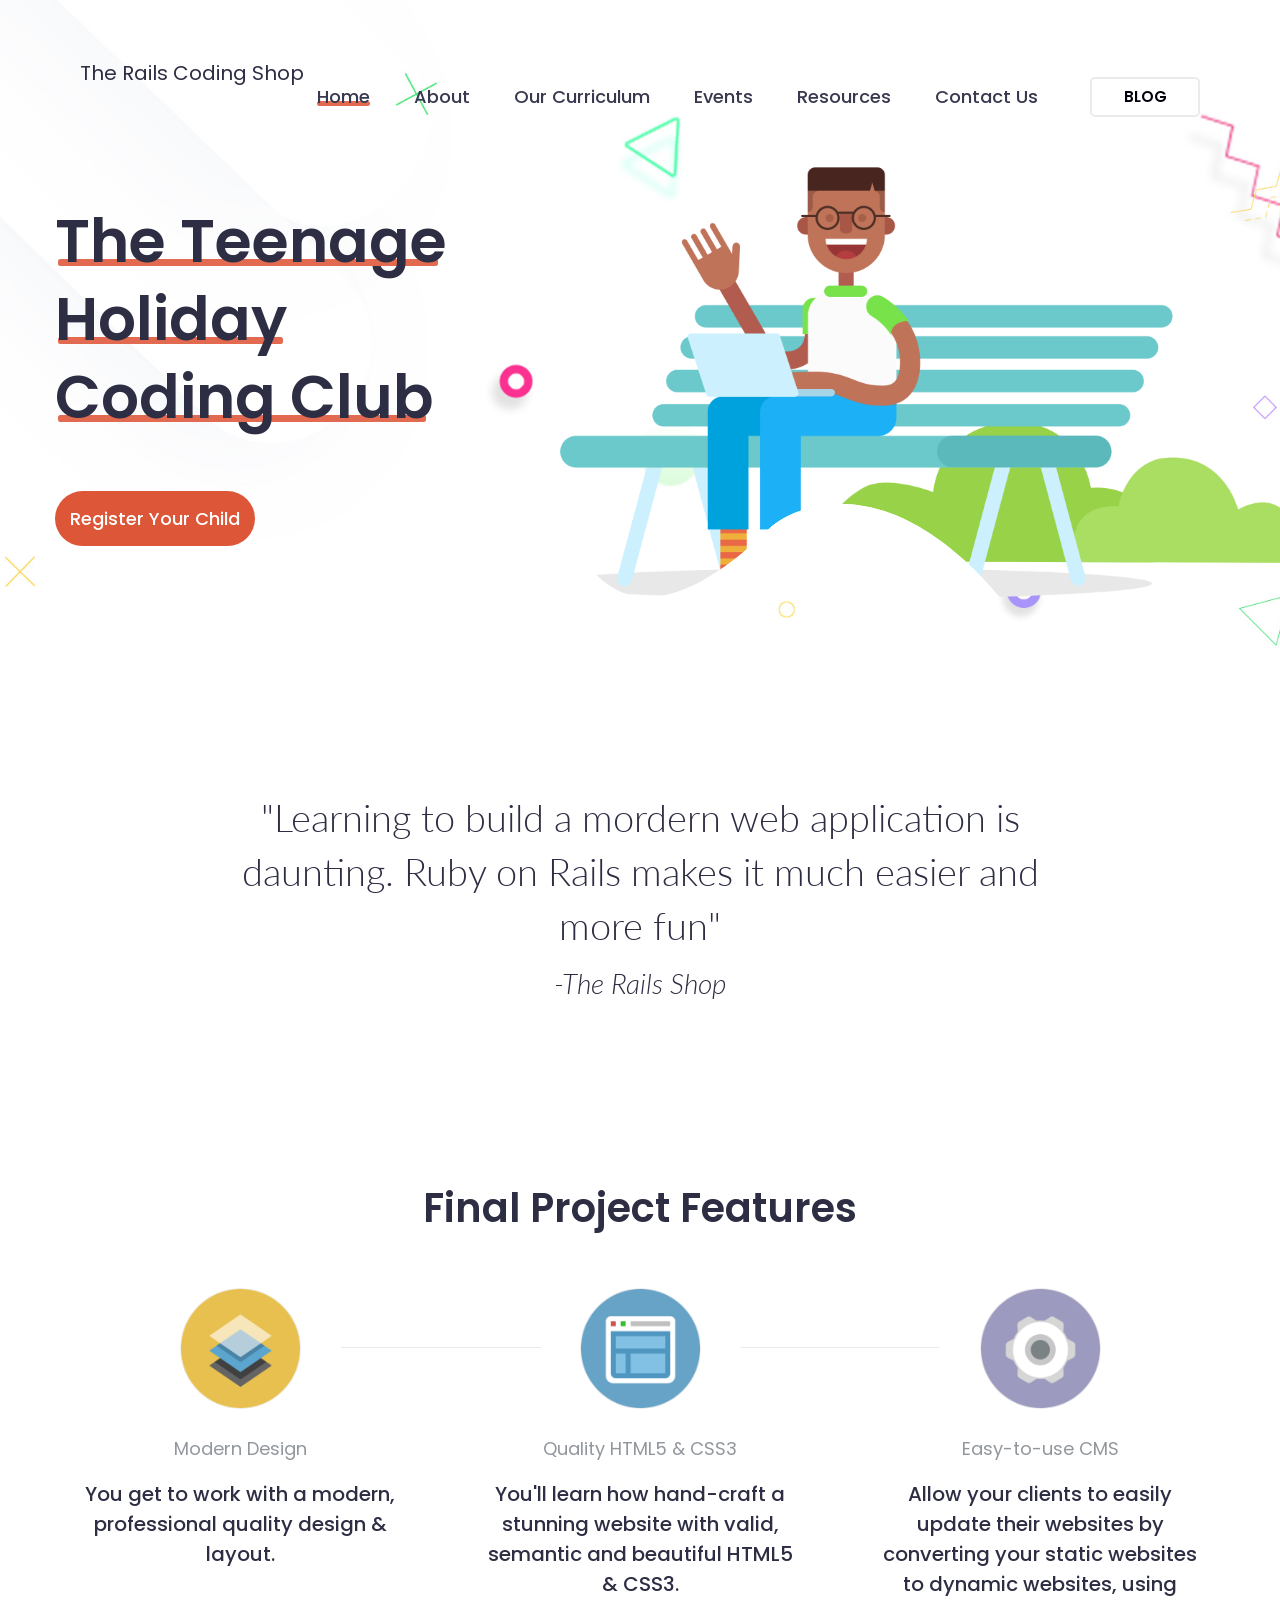
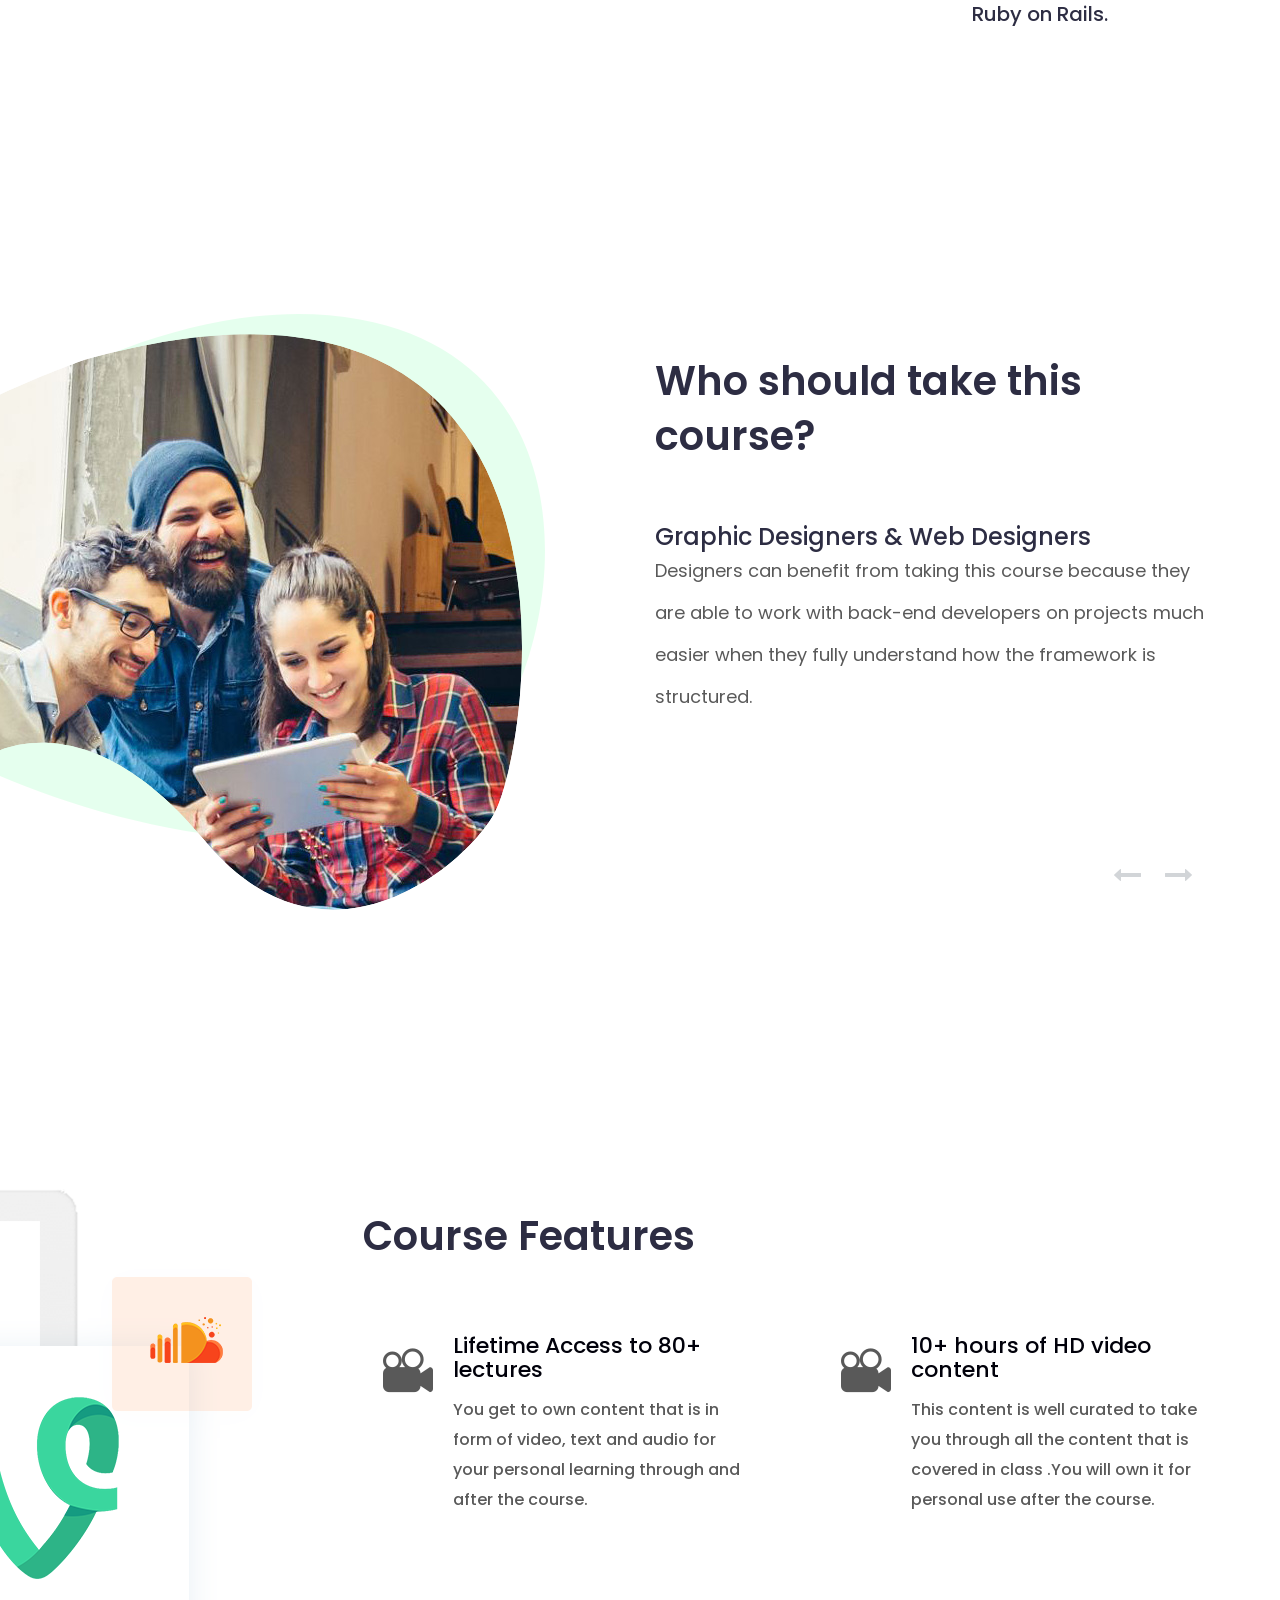
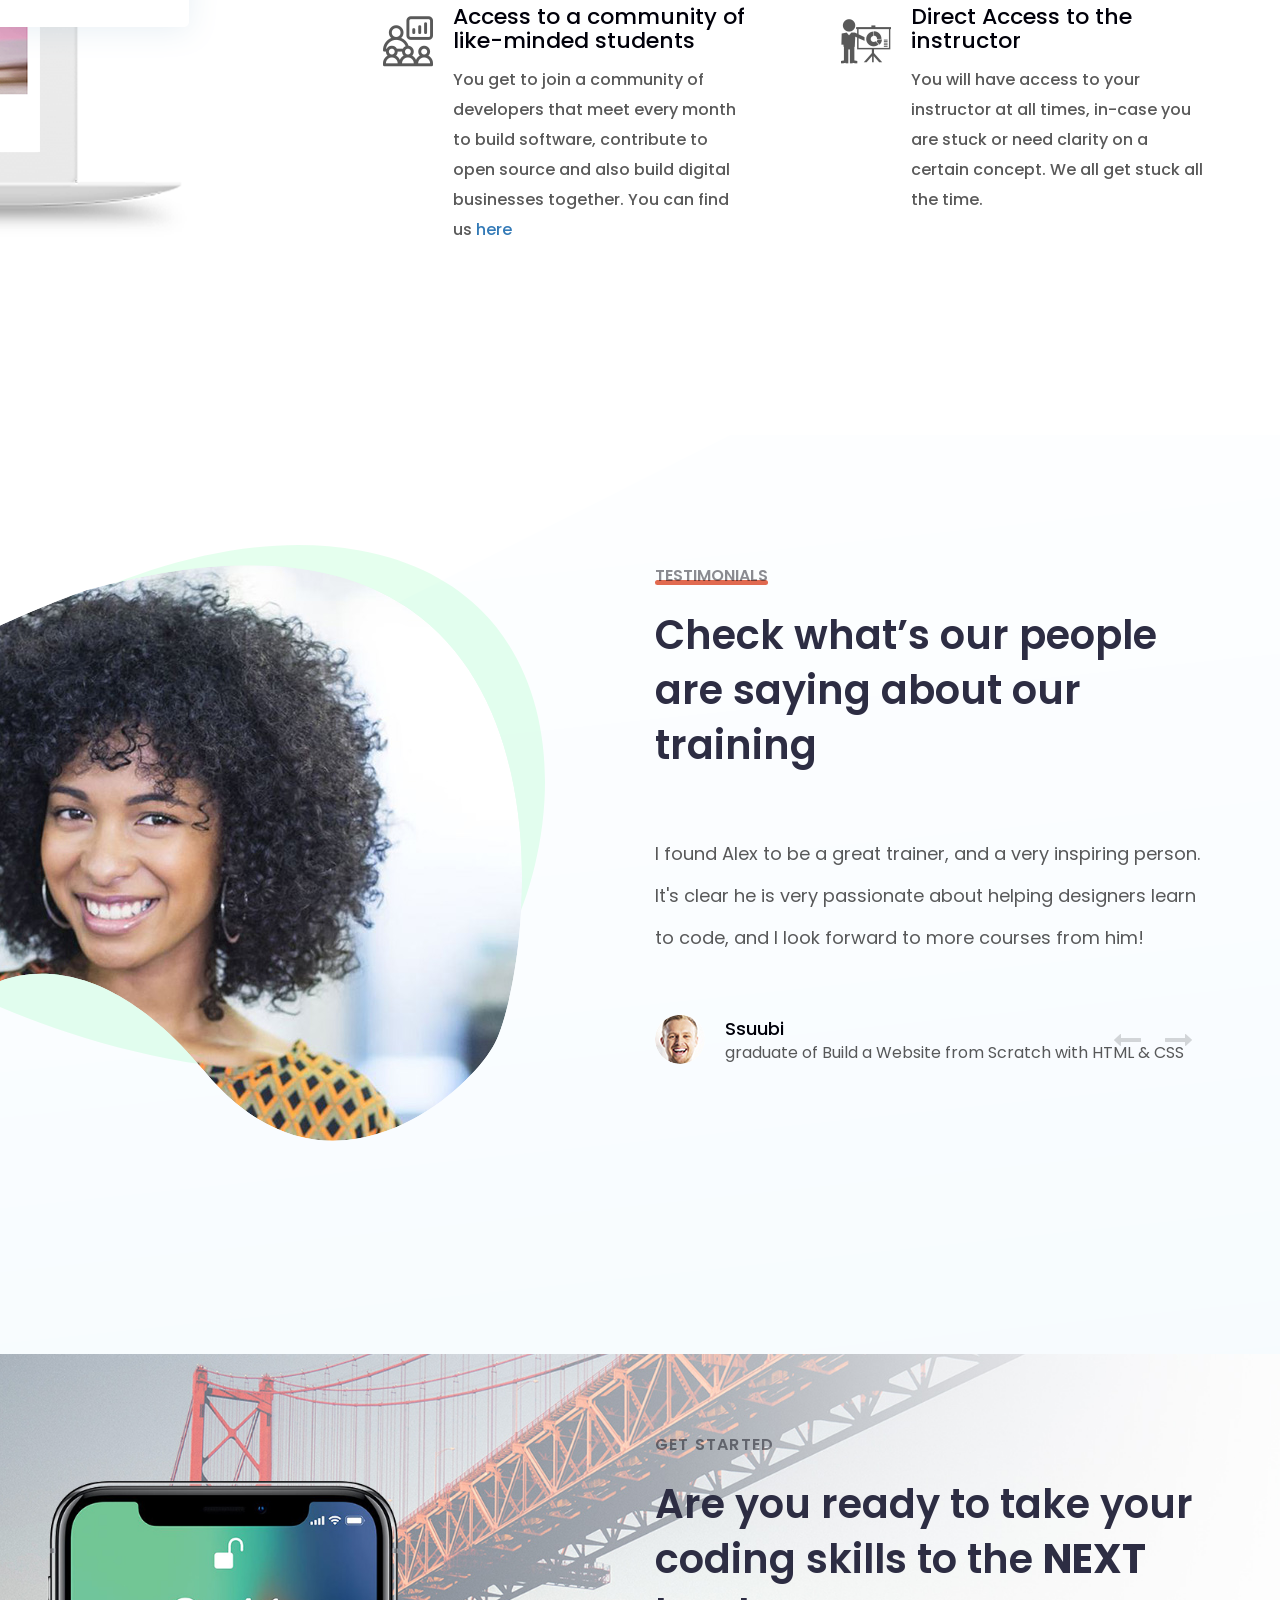
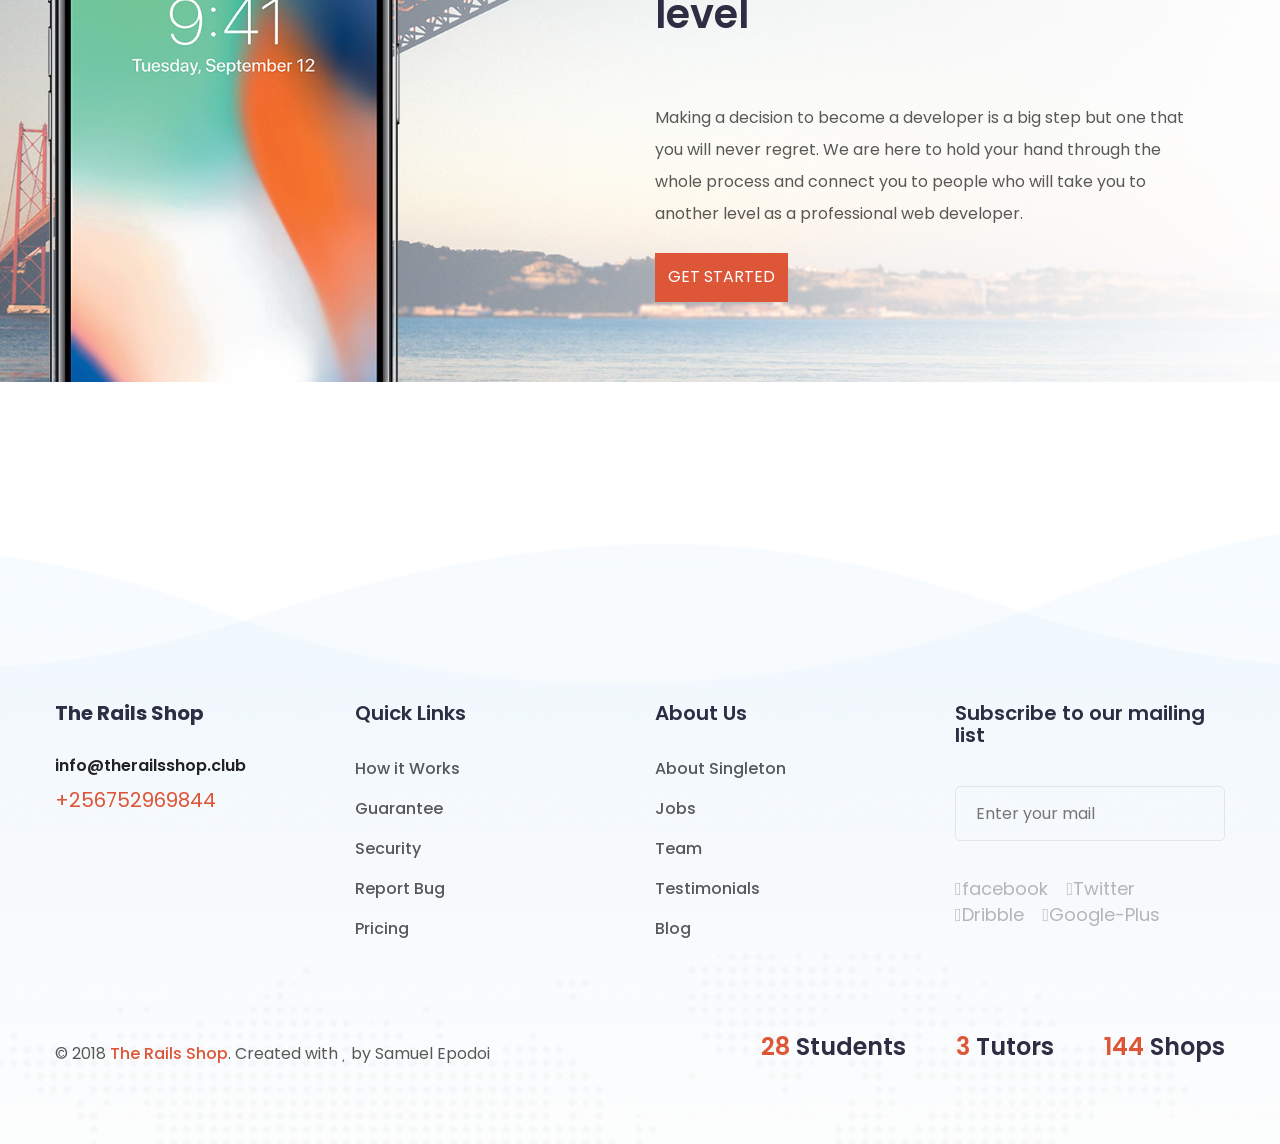
==== index.html @ e5b33512 "change content on index and some on about us sections" ====
<!DOCTYPE html>
<html lang="en">


<head>
		<meta charset="UTF-8">
		<!-- For IE -->
		<meta http-equiv="X-UA-Compatible" content="IE=edge">

		<!-- For Resposive Device -->
		<meta name="viewport" content="width=device-width, initial-scale=1.0">

		<title>The Rails Shop</title>

		<!-- Favicon -->
		<link rel="icon" type="image/png" sizes="56x56" href="images/fav-icon/icon.png">


		<!-- Main style sheet -->
		<link rel="stylesheet" type="text/css" href="css/style.css">
		<!-- responsive style sheet -->
		<link rel="stylesheet" type="text/css" href="css/responsive.css">

		<link rel="stylesheet" type="text/css" href="css/flaticon.css">




		<!-- Fix Internet Explorer ______________________________________-->

		<!--[if lt IE 9]>
			<script src="http://html5shiv.googlecode.com/svn/trunk/html5.js"></script>
			<script src="vendor/html5shiv.js"></script>
			<script src="vendor/respond.js"></script>
		<![endif]-->


	</head>

	<body>
		<div class="main-page-wrapper" >



			<!--
			=============================================
				Theme Header
			==============================================
			-->
			<header class="theme-menu-wrapper full-width-menu">
				<div class="header-wrapper">
					<div class="clearfix">
						<!-- Logo -->
						<div class="float-left "><!--<img src="images/logo/logo.png" alt="Logo">--><h6>The Rails Coding Shop</h6></div>

						<!-- ============================ Theme Menu ========================= -->
						<nav class="theme-main-menu float-right navbar" id="mega-menu-wrapper">
							<!-- Brand and toggle get grouped for better mobile display -->
						   <div class="navbar-header">
						     <button type="button" class="navbar-toggle collapsed" data-toggle="collapse" data-target="#navbar-collapse-1" aria-expanded="false">
						       <span class="sr-only">Toggle navigation</span>
						       <span class="icon-bar"></span>
						       <span class="icon-bar"></span>
						       <span class="icon-bar"></span>
						     </button>
						   </div>
						   <!-- Collect the nav links, forms, and other content for toggling -->
						   <div class="collapse navbar-collapse" id="navbar-collapse-1">
								<ul class="nav">
									<li class="dropdown-holder menu-list active"><a href="index.html" class="tran3s">Home</a>

									</li>
									<li class="dropdown-holder menu-list"><a href="about-us.html" class="tran3s">About</a>

									</li>
									<li class="dropdown-holder menu-list"><a href="OurCurriculum.html" class="tran3s">Our Curriculum</a>

									</li>
									<li class="dropdown-holder menu-list"><a href="OurCurriculum.html" class="tran3s">Events</a>

									</li>

									<li class="dropdown-holder menu-list"><a href="service-v1.html" class="tran3s">Resources</a>

									</li>
									<li class="menu-list"><a href="contact.html" class="tran3s">Contact Us</a></li>
									<li class="login-button"><a href="blog-v2.html">Blog</a></li>
								</ul>
						   </div><!-- /.navbar-collapse -->
						</nav> <!-- /.theme-main-menu -->
					</div> <!-- /.clearfix -->
				</div>
			</header> <!-- /.theme-menu-wrapper -->

			<!--
			=============================================
				Theme Main Banner
			==============================================
			-->

			<div id="theme-main-banner" class="banner-one">
				<div data-src="images/home/slide-1.jpg">
					<div class="camera_caption">
						<div class="container"> -->

							<h1 class="wow fadeInUp animated" data-wow-delay="0.2s"><span>The teenage</span><br><span>holiday </span><br><span>coding club</span><br><span> </span></h1>


							<a href="#" data-toggle="modal" data-target=".signUpModal"  class="tran3s hvr-trim wow fadeInUp animated p-bg-color button-one" data-wow-delay="0.3s">Register your child </a>
							<div class="wow fadeInRight animated image-shape-one" data-wow-delay="0.33s">
								<svg  version="1.1" class="Layer_1" xmlns="http://www.w3.org/2000/svg" xmlns:xlink="http://www.w3.org/1999/xlink" width="778" height="576">

									<g clip-path="url(#shape-one)">
										<image width="778" height="576" href="images/welcome.png" class="banner-img-one">
										</image>
									</g>
								</svg>
							</div>

						</div> <!-- /.container -->
					</div> <!-- /.camera_caption -->
				</div>
				<div data-src="images/home/slide-1.jpg">
					<div class="camera_caption">
						<div class="container">

							<h1 class="wow fadeInUp animated" data-wow-delay="0.2s"><span>Saturday </span><br><span>Coding club</span><br><span>for 5 - 12</span><br><span> year olds</span></h1>

							<a href="course-2-column.html" class="tran3s hvr-trim wow fadeInUp animated p-bg-color button-one" data-wow-delay="0.3s">Explore Now</a>
							<div class="wow fadeInRight animated image-shape-one" data-wow-delay="0.33s">
								<svg  version="1.1" class="Layer_1" xmlns="http://www.w3.org/2000/svg" xmlns:xlink="http://www.w3.org/1999/xlink" width="778" height="576">
									<clipPath class="clip1">
										<use xlink:href="#shape-one" />
									</clipPath>
									<g clip-path="url(#shape-one)">
										<image width="778" height="576" href="images/lego1.jpg" class="banner-img-one">
										</image>
									</g>
								</svg>
							</div>
							<div class="wow fadeInRight animated image-shape-two" data-wow-delay="0.39s"><div class="theme-shape-two"></div></div>
						</div> <!-- /.container -->
					</div> <!-- /.camera_caption -->
				</div>


				<div data-src="images/home/slide-1.jpg">
					<div class="camera_caption">
						<div class="container">

							<h1 class="wow fadeInUp animated" data-wow-delay="0.2s"><span>Rails girls / kids</span><br><span>coding event</span><br><span>April 27th - 28th</span><br><span> </span></h1>

							<a href="course-2-column.html" class="tran3s hvr-trim wow fadeInUp animated p-bg-color button-one" data-wow-delay="0.3s">Register Now</a>
							<div class="wow fadeInRight animated image-shape-one" data-wow-delay="0.33s">
								<svg  version="1.1" class="Layer_1" xmlns="http://www.w3.org/2000/svg" xmlns:xlink="http://www.w3.org/1999/xlink" width="778" height="576">
									<clipPath class="clip1">
										<use xlink:href="#shape-one" />
									</clipPath>
									<g clip-path="url(#shape-one)">
										<image width="778" height="576" href="images/blog/16.jpg" class="banner-img-one">
										</image>
									</g>
								</svg>
							</div>
							<div class="wow fadeInRight animated image-shape-two" data-wow-delay="0.39s"><div class="theme-shape-two"></div></div>
						</div> <!-- /.container -->
					</div> <!-- /.camera_caption -->
				</div>
			</div> <!-- /#theme-main-banner -->




			<!--
			=============================================
				What We Do
			==============================================
			-->
			<div class="what-we-do">
				<div class="container">
					<h3>"Learning to build a mordern web application is daunting. Ruby on Rails makes it much easier and more fun" <br>	<i style="font-size: 28px;">	-The Rails Shop</i></h3>

					<h2 style="margin-top: 15%; margin-bottom: 5%;">Final Project Features</h2>

					<div class="row">
						<div class="col-md-4 col-sm-6 col-xs-12 wow fadeInLeft">
							<div class="single-block">
								<div class="icon color-one"><img src="images/icon-design.png" ></div>
								<h6>Modern Design</h6>
								<h5><a href="#" class="tran3s">You get to work with a modern, professional quality design &amp; layout.</a></h5>
							</div> <!-- /.single-block -->
						</div> <!-- /.col- -->
						<div class="col-md-4 col-sm-6 col-xs-12 wow fadeInUp">
							<div class="single-block">
								<div class="icon color-two middle-block"><img src="images/icon-code.png" ></i></div>
								<h6>Quality HTML5 &amp; CSS3</h6>
								<h5><a href="#" class="tran3s">You'll learn how hand-craft a stunning website with valid, semantic and beautiful HTML5 &amp; CSS3.</a></h5>
							</div> <!-- /.single-block -->
						</div> <!-- /.col- -->
						<div class="col-md-4 hidden-sm col-xs-12 wow fadeInRight">
							<div class="single-block">
								<div class="icon color-three"><img src="images/icon-cms.png" ></div>
								<h6>Easy-to-use CMS</h6>
								<h5><a href="#" class="tran3s">Allow your clients to easily update their websites by converting your static websites to dynamic websites, using Ruby on Rails.</a></h5>
							</div> <!-- /.single-block -->
						</div> <!-- /.col- -->
					</div> <!-- /.row -->
				</div> <!-- /.container -->
			</div> <!-- /.what-we-do -->





			<!--
			=============================================
				Who Should Take this course
			==============================================
			-->

			<div class="testimonial-section">
					<div class="image-box">
					<svg  version="1.1" class="Layer_1" xmlns="http://www.w3.org/2000/svg" xmlns:xlink="http://www.w3.org/1999/xlink" width="854" height="632">
						<clipPath class="clip1">
							<use xlink:href="#shape-one" />
						</clipPath>
						<g clip-path="url(#shape-one)">
							<image width="854" height="632" href="images/home/2.jpg" class="image-shape">
							</image>
						</g>
					</svg>
				</div>
					<div class="theme-shape-four wow fadeInLeft"></div>
					<div class="container">
						<div class="main-container col-md-6 col-md-offset-6">
							<div class="theme-title">

								<h2>Who should take this course?</h2>
							</div> <!-- /.theme-title -->
							<div class="testimonial-slider">
								<div class="item">
									<div class="wrapper">
										<h4>Graphic Designers &amp; Web Designers</h4>
										<p>Designers can benefit from taking this course because they are able to work with
                    back-end developers on projects much easier when they fully understand how the framework
                    is structured. </p>

									</div> <!-- /.wrapper -->
								</div> <!-- /.item -->
								<div class="item">
									<div class="wrapper">
										<h4>Enterprenuers</h4>
										<p>Entrepreneurs have big dreams, and in many cases, shoestring budgets. In order to survive in the cut-throat world of the Startup company, it’s a necessity to have a world-class website. However, world-class websites come with a large price tag. If you can learn how to build a high-quality startup website by yourself, then you’ve just saved yourself a lot of cash, tens of thousands of dollars in many cases.</p>

									</div> <!-- /.wrapper -->
								</div> <!-- /.item -->
								<div class="item">
									<div class="wrapper">
										<h4>Employees</h4>
										<p>Any company knows the education &amp; training of their employees is key to a thriving team. Depending on the type of company you work for, if you understand how to code, and can develop CMS driven websites, that gives you negotiating power for a better position, or a higher salary.</p>

									</div> <!-- /.wrapper -->
								</div> <!-- /.item -->
							</div> <!-- /.testimonial-slider -->
						</div> <!-- /.main-container -->
					</div> <!-- /.container -->
				</div> <!-- /.testimonial-section -->


			<!--
			=============================================
				Course Features
			==============================================
			-->
			<div class="home-service-section">
				<div class="container">
					<div class="col-md-9 col-md-offset-3 main-container">
						<div class="theme-title">

							<h2>Course Features</h2>

						</div> <!-- /.theme-title -->
						<ul class="clearfix row">
							<li class="col-md-6">
								<div>

									<i class="flaticon-movie-symbol-of-video-camera"></i>
									<h5><a href="service-v1.html" class="tran3s">Lifetime Access to 80+ lectures</a></h5>
									<p>You get to own content that is in form of video, text and audio for your personal
                  learning through and after the course. </p>
								</div>
							</li>
							<li class="col-md-6">
								<div>
									<i class="flaticon-movie-symbol-of-video-camera"></i>
									<h5><a href="service-v1.html" class="tran3s">10+ hours of HD video content</a></h5>
									<p>This content is well curated to take you through all the content that is covered in class
                  .You will own it for personal use after the course.</p>
								</div>
							</li>
							<li class="col-md-6">
								<div>
									<i class="flaticon-school"></i>
									<h5><a href="service-v1.html" class="tran3s">Access to a community of like-minded students</a></h5>
									<p>You get to join a community of developers that meet every month to build software, contribute to open source and also build digital businesses together. You can find us
                  <a href="http://www.rubykampala.com" target="_blank">here</a> </p>
								</div>
							</li>
							<li class="col-md-6">
								<div>
									<i class="flaticon-instructor-giving-a-lecture-with-circular-graphic-on-screen"></i>
									<h5><a href="service-v1.html" class="tran3s">Direct Access to the instructor</a></h5>
									<p>You will have access to your instructor at all times, in-case you are stuck or
                  need clarity on a certain concept. We all get stuck all the time. </p>
								</div>
							</li>
						</ul>
					</div> <!-- /.main-container -->
					<img src="images/home/shape-2.png" alt="Image" class="wow fadeInLeft">
				</div> <!-- /.container -->
			</div> <!-- /.home-service-section -->



			<!-- ==================== TWO SECTION WRAPPER ====================== -->
			<div class="two-section-wrapper">
				<!--
				=============================================
					Testimonial
				==============================================
				-->
				<div class="testimonial-section">
					<div class="image-box wow fadeInLeft">
						<svg  version="1.1" class="Layer_1" xmlns="http://www.w3.org/2000/svg" xmlns:xlink="http://www.w3.org/1999/xlink" width="854" height="630">
							<clipPath class="clip1">
								<use xlink:href="#shape-one" />
							</clipPath>
							<g clip-path="url(#shape-one)">
								<image width="854" height="630" href="images/home/5.jpg" class="image-shape">
								</image>
							</g>
						</svg>
					</div>
					<div class="theme-shape-four wow fadeInLeft"></div>
					<div class="container">
						<div class="main-container col-md-6 col-md-offset-6">
							<div class="theme-title">
								<h6>Testimonials</h6>
								<h2>Check what’s our people <br>are saying about our training</h2>
							</div> <!-- /.theme-title -->
							<div class="testimonial-slider">
								<div class="item">
									<div class="wrapper">
										<p>I found Alex to be a great trainer, and a very inspiring person. It's clear he is very passionate about helping designers learn to code, and I look forward to more courses from him! </p>
										<div class="name clearfix">
											<img src="images/home/3.jpg" alt="">
											<h5>Ssuubi</h5>
											<span>graduate of Build a Website from Scratch with HTML &amp; CSS</span>
										</div>
									</div> <!-- /.wrapper -->
								</div> <!-- /.item -->
								<div class="item">
									<div class="wrapper">
										<p>Alex is amazing and I honestly think he's the best tutor of all the courses I have taken before. Will definitely be following him in the future. </p>
										<div class="name clearfix">
											<img src="images/home/4.jpg" alt="">
											<h5>Jesse</h5>
											<span>graduate of Bootstrap &amp; Ruby on Rails framework</span>
										</div>
									</div> <!-- /.wrapper -->
								</div> <!-- /.item -->
							</div> <!-- /.testimonial-slider -->
						</div> <!-- /.main-container -->
					</div> <!-- /.container -->
				</div> <!-- /.testimonial-section -->



			<!--
			=============================================
				Call to action
			==============================================
			-->
			<div class="testimonial-section bg-image">
				<div class="container">
					<div class="main-container col-md-6 col-md-offset-6">
						<div class="theme-title">
							<h6>Get Started</h6>
							<h2>Are you ready to take your<br>	coding skills to the <b>NEXT</b> level</h2>
						</div> <!-- /.theme-title -->
						<p>Making a decision to become a developer is a big step but one that you will never regret.
            We are here to hold your hand through the whole process and connect you to people who will take you
            to another level as a professional web developer. </p>
						<br>
						<a href="#" data-toggle="modal" data-target=".signUpModal"  class=" wow fadeInUp animated " data-wow-delay="0.3s" style="color: white;" "><button class="btn-cta" > GET STARTED</button></a>

						</div> <!-- /.testimonial-slider -->
					</div> <!-- /.main-container -->
				</div> <!-- /.container -->
			</div> <!-- /.testimonial-section -->






			<!--
			=============================================
				Footer
			==============================================
			-->
			<footer class="bg-one">
				<div class="container">
					<div class="row">
						<div class="col-md-3 col-sm-6 col-xs-12">
							<div class="footer-logo">
								<a href="index.html"><h6><b>The Rails Shop </b></h6></a>
								<h5><a href="#" class="tran3s">info@therailsshop.club</a></h5>
								<h6 class="p-color">+256752969844</h6>
							</div>
						</div>
						<div class="col-md-3 col-sm-6 col-xs-12 footer-list">
							<h4>Quick Links</h4>
							<ul>
								<li><a href="#" class="tran3s">How it Works</a></li>
								<li><a href="#" class="tran3s">Guarantee</a></li>
								<li><a href="#" class="tran3s">Security</a></li>
								<li><a href="#" class="tran3s">Report Bug</a></li>
								<li><a href="#" class="tran3s">Pricing</a></li>
							</ul>
						</div>
						<div class="col-md-3 col-sm-6 col-xs-12 footer-list">
							<h4>About Us</h4>
							<ul>
								<li><a href="#" class="tran3s">About Singleton</a></li>
								<li><a href="#" class="tran3s">Jobs</a></li>
								<li><a href="#" class="tran3s">Team</a></li>
								<li><a href="#" class="tran3s">Testimonials</a></li>
								<li><a href="#" class="tran3s">Blog</a></li>
							</ul>
						</div>
						<div class="col-md-3 col-sm-6 col-xs-12 footer-subscribe">
							<h4>Subscribe to our mailing list</h4>
							<form action="#">
								<input type="text" placeholder="Enter your mail">
							</form>
							<ul>
								<li><a href="#" class="tran3s"><i class="fa fa-facebook" aria-hidden="true"></i>facebook</a></li>
								<li><a href="#" class="tran3s"><i class="fa fa-twitter" aria-hidden="true"></i>Twitter</a></li>
								<li><a href="#" class="tran3s"><i class="fa fa-dribbble" aria-hidden="true"></i>Dribble</a></li>
								<li><a href="#" class="tran3s"><i class="fa fa-google-plus" aria-hidden="true"></i>Google-Plus</a></li>
							</ul>
						</div>
					</div> <!-- /.row -->

					<div class="bottom-footer clearfix">
						<ul class="float-right">
							<li><h3><span class="timer p-color" data-from="0" data-to="213" data-speed="5000" data-refresh-interval="50">0</span> Students</h3></li>
							<li><h3><span class="timer p-color" data-from="0" data-to="20" data-speed="5000" data-refresh-interval="50">0</span> Tutors</h3></li>
							<li><h3><span class="timer p-color" data-from="0" data-to="1110" data-speed="5000" data-refresh-interval="50">0</span> Shops</h3></li>
						</ul>
						<p class="float-left">&copy; 2018 <a href="#" class="tran3s p-color">The Rails Shop</a>. Created with <i class="fa fa-heart"></i> by Samuel Epodoi</p>
					</div>
				</div> <!-- /.container -->
			</footer>


			<!-- Sign-Up Modal -->
			<div class="modal fade signUpModal theme-modal-box" role="dialog">
				<div class="modal-dialog">
				    <!-- Modal content-->
				    <div class="modal-content">
					    <div class="modal-body">
					        <h3>ARE YOU READY TO TAKE YOUR CODING SKILLS TO THE NEXT LEVEL?</h3>

					        <form action="#">
					        	<h6><span>or</span></h6>
					        	<div class="wrapper">
					        		<input type="text" placeholder="Name">
					        		<input type="text" placeholder="Your Whats App Number">

									<button class="p-bg-color hvr-trim-two">Lets get started</button>
					        	</div>
					        </form>
					    </div> <!-- /.modal-body -->
				    </div> <!-- /.modal-content -->
				</div> <!-- /.modal-dialog -->
			</div> <!-- /.signUpModal -->



	        <!-- Scroll Top Button -->
			<button class="scroll-top tran3s">
				<i class="fa fa-angle-up" aria-hidden="true"></i>
			</button>

			<div id="svag-shape">
				<svg height="0" width="0">
					<defs>
					    <clipPath id="shape-one">
					     	<path fill-rule="evenodd"  fill="rgb(168, 168, 168)"
					 d="M343.000,25.000 C343.000,25.000 100.467,106.465 25.948,237.034 C-30.603,336.119 15.124,465.228 74.674,495.331 C134.224,525.434 212.210,447.071 227.280,432.549 C242.349,418.028 338.889,359.517 460.676,506.542 C582.737,653.896 725.650,527.546 751.000,478.000 C789.282,403.178 862.636,-118.314 343.000,25.000 Z"/>
					    </clipPath>
					</defs>
				</svg>
			</div>



		<!-- Js File_________________________________ -->

		<!-- j Query -->
		<script type="text/javascript" src="vendor/jquery.2.2.3.min.js"></script>
		<!-- Bootstrap Select JS -->
		<script type="text/javascript" src="vendor/bootstrap-select/dist/js/bootstrap-select.js"></script>

		<!-- Bootstrap JS -->
		<script type="text/javascript" src="vendor/bootstrap/bootstrap.min.js"></script>

		<!-- Vendor js _________ -->
		<!-- Camera Slider -->
		<script type='text/javascript' src='vendor/Camera-master/scripts/jquery.mobile.customized.min.js'></script>
	    <script type='text/javascript' src='vendor/Camera-master/scripts/jquery.easing.1.3.js'></script>
	    <script type='text/javascript' src='vendor/Camera-master/scripts/camera.min.js'></script>
	    <!-- Mega menu  -->
		<script type="text/javascript" src="vendor/bootstrap-mega-menu/js/menu.js"></script>

		<!-- WOW js -->
		<script type="text/javascript" src="vendor/WOW-master/dist/wow.min.js"></script>
		<!-- owl.carousel -->
		<script type="text/javascript" src="vendor/owl-carousel/owl.carousel.min.js"></script>
		<!-- js count to -->
		<script type="text/javascript" src="vendor/jquery.appear.js"></script>
		<script type="text/javascript" src="vendor/jquery.countTo.js"></script>
		<!-- Fancybox -->
		<script type="text/javascript" src="vendor/fancybox/dist/jquery.fancybox.min.js"></script>
		<!-- Query Loader -->
		<script src="vendor/queryloader/queryLoader3.js" type="text/javascript"></script>

		<!-- Theme js -->
		<script type="text/javascript" src="js/theme.js"></script>

		</div> <!-- /.main-page-wrapper -->
	</body>


</html>
---- css/style.css ----
/**
* Importing necessary  Styles.
**/
@import url('https://fonts.googleapis.com/css?family=Lato:100,300,400,900|Poppins:300,400,500,600');
/*----bootstrap css ----- */
@import url('../vendor/bootstrap/bootstrap.css');
/*----bootstrap Select ----- */
@import url('../vendor/bootstrap-select/dist/css/bootstrap-select.css');
/*----camera-slider---*/
@import url('../vendor/Camera-master/css/camera.css');
/*------- Mega menu ------*/
@import url('../vendor/bootstrap-mega-menu/css/menu.css');
/*----font awesome -------*/
@import url('../fonts/font-awesome/css/font-awesome.min.css');
/*----owl-carousel css----*/
@import url('../vendor/owl-carousel/owl.carousel.css');
@import url('../vendor/owl-carousel/owl.theme.css');
/*-------- animated css ------*/
@import url('../vendor/WOW-master/css/libs/animate.css');
/*-------Hover Css --------*/
@import url('../vendor/hover.css');
/*--------- flat-icon ---------*/
@import url('../fonts/icon/font/flaticon.css');
/*----------- Fancybox css -------*/
@import url('../vendor/fancybox/dist/jquery.fancybox.min.css');
/*--------- Jquery ui ---------*/
@import url('../vendor/jquery-ui/jquery-ui.min.css');

/*==================== Click Top ====================*/
.scroll-top {
  width:30px;
  height:30px;
  position: fixed;
  border-radius: 5px;
  bottom: 5px;
  right: 5px;
  z-index: 99;
  text-align: center;
  color: #fff;
  background: #2adc65;
  font-size: 25px;
  display: none;
}
.scroll-top:after {
  position: absolute;
  z-index: -1;
  content: '';
  top: 100%;
  left: 5%;
  height: 10px;
  width: 90%;
  opacity: 1;
  background: radial-gradient(ellipse at center, rgba(0, 0, 0, 0.25) 0%, rgba(0, 0, 0, 0) 80%);
}
/*______________________ Global stlye ___________________*/

 @font-face {
  font-family: 'font-awesome';
  src: url('../fonts/font-awesome/fonts/fontawesome-webfont.ttf');
  src: url('../fonts/font-awesome/fonts/fontawesome-webfont.eot'), /* IE9 Compat Modes */
       url('../fonts/font-awesome/fonts/fontawesome-webfont.html') format('woff2'), /* Super Modern Browsers */
       url('../fonts/font-awesome/fonts/fontawesome-webfont.woff') format('woff'), /* Pretty Modern Browsers */
       url('../fonts/font-awesome/fonts/fontawesome-webfont.svg') format('svg'); /* Legacy iOS */
 }

 body {
  /*  font-family: 'Lato', sans-serif;  */
  font-family: 'Poppins', sans-serif;
  font-weight: normal;
  color:rgba(0,0,0,0.65);
  font-size: 16px;
  position: relative;
 }
 body .main-page-wrapper {
   overflow-x:hidden;
 }


 h1,h2,h3,h4,h5,h6,p,ul { margin:0;padding: 0;}
 h1,h2,h3,h4,h6 {color: #2d2d43;}
 h1 {font-size: 60px; font-weight: 600;}
 h2 {font-size: 40px; font-weight: 600;}
 h3 {font-size: 30px; font-weight: 500;}
 h4 {font-size: 24px; font-weight: 500;}
 h5 {font-size: 22px; font-weight: 500;}
 h6 {font-size: 20px; font-weight: normal;}
 p {line-height: 32px;}
 ul {list-style-type: none;}
 a {text-decoration: none; display: inline-block;}
 a:hover,a:focus,a:visited {text-decoration: none; outline: none;}
 img {max-width: 100%; display: block;}
 button {border:none;outline: none;-webkit-box-shadow: none;box-shadow: none;display: block; padding: 0;}
 input,textarea {outline: none; -webkit-box-shadow: none; box-shadow: none;-webkit-transition: all 0.3s ease-in-out;transition: all 0.3s ease-in-out;}
.float-left {float:left;}
.float-right {float:right;}
.m-top0 {margin-top: 0 !important;}
.m-bottom0 {margin-bottom: 0 !important;}
.p-bottm0 {padding-bottom: 0 !important;}
.no-border {border: none !important;}
/*--------------------- Transition --------------------*/
.tran3s,header.theme-menu-wrapper #mega-menu-wrapper .nav>li>a:before,#mega-menu-wrapper .nav>li.dropdown-holder .sub-menu li a:before,
.home-service-section .theme-title a:before,.owl-theme .owl-nav [class*=owl-],.nav-tabs > li > a,.banner-three .container a.button-two:after,
.about-text .about-tab-wrapper .nav-tabs > li > a,.gullu-portfolio .single-item .opacity a.view-more:before,.our-blog .single-blog .image img,
.bootstrap-select.btn-group .dropdown-menu li a {
  -webkit-transition: all .3s ease-in-out;
  transition: all .3s ease-in-out;
}
.tran4s,.home-service-section ul li div i {
  -webkit-transition: all .4s ease-in-out;
  transition: all .4s ease-in-out;
}
 /*----------------------- Theme Color File -------------------*/
.p-color,.what-we-do .single-block:hover h5 a,.more-about-us .main-content .main-wrapper h4:before,.home-service-section .theme-title a:hover,
.home-service-section ul li:hover div h5 a,.testimonial-section .main-container .item .wrapper p:before,.home-blog-section .single-blog:hover>a,
footer .footer-logo h5 a:hover,footer .footer-list ul li a:hover,footer .footer-subscribe ul li a:hover,#theme-main-banner.banner-one .camera_prev:before, #theme-main-banner.banner-one .camera_next:before,
.our-team-styleOne .single-team-member .image .opacity ul li a,.service-version-one .single-service:hover a,.service-version-two .single-service:hover .text a,
.gullu-portfolio .single-item:hover .opacity a.view-more,.portfolio-details .page-changer li a:hover,.our-blog .single-blog:hover .text>a,
.our-blog .single-blog.solid-color:hover .text>a,.our-blog.blog-v3 .single-blog:hover .text h5 a,.our-blog.blog-v2 .single-blog:hover .text h5 a,.blog-details .tag-option ul li a:hover,
.blog-details .comment-area .comment-section .comment button:hover,.contact-us .contact-address>a:hover,.contact-us .contact-address ul li a:hover,
.shop-page .shop-sidebar .sidebar-categories li a:hover,.shop-page .shop-product-wrapper .single-product:hover h6 a,.shop-page .shop-product-wrapper .single-product>a:hover,
.shop-page .shop-sidebar .popular-product li:hover .text a,header.theme-menu-wrapper.menu-style-two #mega-menu-wrapper .nav .login-button a:hover,
.theme-modal-box .modal-content .modal-body form ul li label:before  {
  color:#DD5638;
}
.btn-cta{
  color: white;
  background-color: #DD5638;
  padding: 13px;
}
.p-bg-color,header.theme-menu-wrapper #mega-menu-wrapper .nav .login-button a:hover,.our-portfolio .theme-title a:hover,.home-service-section .theme-title a:hover:before,
.pricing-plan-one .nav-tabs > li.active > a,.pricing-plan-one .nav-tabs > li.active > a:hover,.pricing-plan-one .nav-tabs > li.active > a:focus,.banner-two .watch-video a:hover,
.our-team-styleOne .title a:hover,.our-blog.blog-v2 .load-more:hover,.bootstrap-select.btn-group .dropdown-menu li.selected a,.bootstrap-select.btn-group .dropdown-menu li:hover a,
.shop-details .procuct-details .product-info>div>a.cart-button,.shop-details .procuct-details .product-info>div>a.wishlist-button:hover,#mega-menu-wrapper .navbar-toggle .icon-bar {
  background: #DD5638;
}
header.theme-menu-wrapper #mega-menu-wrapper .nav .login-button a:hover,.our-portfolio .theme-title a:hover,.banner-two .watch-video a:hover,.our-team-styleOne .title a:hover,
header.theme-menu-wrapper.menu-style-two #mega-menu-wrapper .nav .login-button a:hover,.gullu-portfolio .single-item .opacity a.view-more:hover:before,.our-blog.blog-v2 .load-more:hover,
.contact-us .contact-address ul li a:hover,.shop-page .shop-sidebar .sidebar-search input:focus,.shop-details .procuct-details .product-info>div>a.cart-button,
.shop-details .procuct-details .product-info>div>a.wishlist-button:hover {
  border-style: solid;
  border-color:#DD5638;
}
/*------------------- Theme Title ------------------*/
.theme-title {position: relative;}
.theme-title h6 {
  font-weight: 600;
  font-size: 16px;
  color: rgba(0,0,10,0.45);
  display: inline-block;
  position: relative;
  text-transform: uppercase;
  z-index: 1;
}
.theme-title h6:before {
  content: '';
  width: 100%;
  height: 5px;
  position: absolute;
  background: #E16A50;
  border-radius: 2.5px;
  left:0;
  bottom: 0;
  z-index: -1;
}
.theme-title h2 {line-height: 55px;margin-top: 20px;}
.theme-title-two h6 {
  font-weight: 500;
  font-size: 20px;
  color: rgba(0,0,0,0.3);
  margin-bottom: 15px;
}
.theme-title-two h2 {
  line-height: 55px;
  font-weight: 700;
}
.theme-title-two h2 span {position: relative;z-index: 9;}
.theme-title-two h2 span:before {
  content: '';
  width: 97%;
  height: 10px;
  position: absolute;
  background: #c7fadb;
  border-radius: 5px;
  left:3px;
  bottom: 7px;
  z-index: -1;
}
.theme-title-two h2 strong {color: #0dda8f; }
/*------------------------------ Theme menu ----------------------*/
header.theme-menu-wrapper {
  position: absolute;
  top:0;
  left:0;
  right: 0;
  z-index: 99;
  padding-top: 62px;
}
header.theme-menu-wrapper.full-width-menu {padding-left: 80px;padding-right:80px;}
header.theme-menu-wrapper #mega-menu-wrapper .nav>li>a {
  padding: 0 0 20px 0;
  margin: 0 22px;
  position: relative;
  z-index: 9;
}
header.theme-menu-wrapper #mega-menu-wrapper .nav>li>a:before,
#mega-menu-wrapper .nav>li.dropdown-holder .sub-menu li a:before {
  content: '';
  width: 0;
  height: 5px;
  opacity: 0;
  position: absolute;
  background: #E16A50;
  border-radius: 2.5px;
  left:0;
  z-index: -1;
}
header.theme-menu-wrapper #mega-menu-wrapper .nav>li>a:before {top:17px;}
#mega-menu-wrapper .nav>li.dropdown-holder .sub-menu li a:before {bottom: 14px;}
header.theme-menu-wrapper #mega-menu-wrapper .nav>li.active>a:before,
header.theme-menu-wrapper #mega-menu-wrapper .nav>li:hover>a:before,
#mega-menu-wrapper .nav>li.dropdown-holder .sub-menu li:hover>a:before,
#mega-menu-wrapper .nav>li.dropdown-holder .sub-menu .second-sub-menu>li>a:hover:before {
  opacity: 1;
  width: 100%;
}
header.theme-menu-wrapper #mega-menu-wrapper .nav .login-button a {
  width: 110px;
  line-height: 36px;
  font-weight: 600;
  font-size: 15px;
  padding: 0;
  text-align: center;
  color: #00000a;
  text-transform: uppercase;
  border: 2px solid rgba(0,0,10,0.08);
  border-radius: 5px;
  margin: -7px 0 0 30px;
}
header.theme-menu-wrapper #mega-menu-wrapper .nav .login-button a:before {display: none;}
header.theme-menu-wrapper #mega-menu-wrapper .nav .login-button a:hover {color: #fff;}
/*------------------------------ Menu Style Two ------------------------*/
header.theme-menu-wrapper.menu-style-two #mega-menu-wrapper .nav>li>a {color: #fff;font-weight: normal;}
header.theme-menu-wrapper.menu-style-two #mega-menu-wrapper .nav>li>a:before {display: none;}
header.theme-menu-wrapper.menu-style-two #mega-menu-wrapper .nav .login-button a {border-color: rgba(255,255,255,0.3);}
header.theme-menu-wrapper.menu-style-two #mega-menu-wrapper .nav .login-button a:hover {background: #fff;border-color: #fff;}
header.theme-menu-wrapper.menu-style-two.inner-menu #mega-menu-wrapper .nav>li>a:before {display: block;}
header.theme-menu-wrapper.menu-style-two.inner-menu #mega-menu-wrapper .nav .login-button a:before {display: none;}
/*--------------------------------- Header/Menu style Three ----------------------*/
header.theme-menu-wrapper.menu-style-three {padding-top: 45px;}

/* Blog Recent Posts */

.blog-recent-posts{
  -webkit-box-shadow: -1px 2px 33px -2px rgba(0,0,0,0.4);
-moz-box-shadow: -1px 2px 33px -2px rgba(0,0,0,0.4);
box-shadow: -1px 2px 33px -2px rgba(0,0,0,0.4);
margin-right: -80%;
padding: 12%;
}

/* //.Blog Recent Posts */

.menu-style-three .top-header p {
  display: inline-block;
  color: rgba(38,41,46,0.4);
  text-transform: uppercase;
  font-weight: 600;
  line-height: 40px;
}
.menu-style-three .top-header p a {
  font-weight: 500;
  color: #29293f;
  font-size: 24px;
  margin:0 42px 0 12px;
  vertical-align: -3px;
}
.menu-style-three .top-header p a:hover {color: #0dda8f;}
.menu-style-three .top-header ul,
.menu-style-three .top-header ul li {display: inline-block;}
.menu-style-three .top-header ul li a {
  line-height: 40px;
  color: #d5d6d6;
  margin-left: 15px;
  font-size: 18px;
}
.menu-style-three .top-header ul li a:hover {color: #29293f;}
header.theme-menu-wrapper.menu-style-three #mega-menu-wrapper .nav .quote-button a {
  width: 160px;
  line-height: 50px;
  text-transform: uppercase;
  text-align: center;
  font-weight: 500;
  font-size: 15px;
  margin-left: 15px;
  color: #fff;
  background: #0dda8f;
  padding: 0 !important;
}
header.theme-menu-wrapper #mega-menu-wrapper .nav .quote-button a:before {display: none;}
header.theme-menu-wrapper.menu-style-three #mega-menu-wrapper .nav>li>a {
  color: rgba(38,41,46,0.4);
  margin: 0;
  padding: 14px 18px 20px 18px;
}
.menu-style-three #mega-menu-wrapper .nav>li.dropdown-holder .sub-menu li a {color: rgba(38,41,46,0.4);}
.menu-style-three #mega-menu-wrapper .nav>li.dropdown-holder .sub-menu li a:hover {color: #0dda8f;}
header.theme-menu-wrapper.menu-style-three #mega-menu-wrapper .nav>li>a:before {
  content: '.';
  position: absolute;
  top:12px;
  left: 0;
  background: transparent;
  opacity: 1;
  width: auto;
  height: auto;
}
header.theme-menu-wrapper.menu-style-three #mega-menu-wrapper .nav>li:first-child>a:before,
.menu-style-three #mega-menu-wrapper .nav>li.dropdown-holder .sub-menu li a:before {display: none;}
header.theme-menu-wrapper.menu-style-three #mega-menu-wrapper {margin-top: 20px;}
/*================= Sticky Menu ===============*/
@-webkit-keyframes menu_sticky {
  0%  {margin-top:-120px;opacity: 0;}
  50%  {margin-top: -64px;opacity: 0;}
  100% {margin-top: 0;opacity: 1;}
}
@keyframes menu_sticky {
  0%  {margin-top:-120px;opacity: 0;}
  50%  {margin-top: -64px;opacity: 0;}
  100% {margin-top: 0;opacity: 1;}
}
.theme-menu-wrapper.fixed {
  position: fixed;
  width:100%;
  top:0;
  left:0;
  z-index: 999;
  background: #fff;
  padding-top: 35px;
  -webkit-box-shadow: 0px 13px 35px -12px rgba(35,35,35,0.15);
    box-shadow: 0px 13px 35px -12px rgba(35,35,35,0.15);
  -webkit-animation: menu_sticky 0.7s ease-in-out;
  animation: menu_sticky 0.7s ease-in-out;
}
.theme-menu-wrapper.fixed.menu-style-two {background: #232323;}
.theme-menu-wrapper.fixed.menu-style-two.inner-menu {background: rgba(21,21,21,0.9);}

.menu-style-two #mega-menu-wrapper .navbar-toggle .icon-bar {background: #fff !important;}
header.theme-menu-wrapper.fixed #mega-menu-wrapper .nav>li.menu-list>a {padding-bottom: 38px;}
.theme-menu-wrapper.fixed .logo {
  -webkit-transform:rotate(90deg);
          transform:rotate(90deg);
}
header.theme-menu-wrapper.menu-style-three.fixed {padding-top: 35px;}
.theme-menu-wrapper.menu-style-three.fixed .top-header {display: none;}
header.theme-menu-wrapper.menu-style-three.fixed #mega-menu-wrapper {margin-top: 0;}
header.theme-menu-wrapper.menu-style-three.fixed #mega-menu-wrapper .nav>li>a {padding-top: 15px;padding-bottom: 25px;}
/*-------------------------- SignUp Modla Box -----------------------*/
.modal {z-index: 9999999;}
.theme-modal-box .modal-dialog {
  width: 620px;
  position: relative;
  top:50%;
  margin: 0 auto;
}
.theme-modal-box.modal.in .modal-dialog {
  -webkit-transform:translateY(-50%);
          transform:translateY(-50%);
}
.theme-modal-box .modal-content {
  border-radius: 3px;
  -webkit-box-shadow: none;
          box-shadow: none;
}
.theme-modal-box .modal-content .modal-body {
  padding: 70px 45px 70px 45px;
}
.theme-modal-box .modal-content .modal-body>h3 {
  text-align: center;
  font-weight: 700;
  margin-bottom: 40px;
}
.theme-modal-box .modal-content .modal-body>ul {margin: 0 -7px;}
.theme-modal-box .modal-content .modal-body>ul li {
  width: 25%;
  padding: 0 7px;
}
.theme-modal-box .modal-content .modal-body>ul li a {
  font-weight: 700;
  font-size: 14px;
  width: 100%;
  text-align: center;
  line-height: 35px;
  color: #fff;
  text-transform: capitalize;
  border-radius: 3px;
  margin-bottom: 15px;
}
.theme-modal-box .modal-content .modal-body>ul li a i {
  margin-right: 5px;
}
.theme-modal-box .modal-content .modal-body>ul li:first-child a {background: #3060af;}
.theme-modal-box .modal-content .modal-body>ul li:nth-child(2) a {background: #dd4b39;}
.theme-modal-box .modal-content .modal-body>ul li:nth-child(3) a {background: #00abf0;}
.theme-modal-box .modal-content .modal-body>ul li:nth-child(4) a {background: #0a80af;}
.theme-modal-box .modal-content .modal-body form .wrapper {
  padding: 0 60px;
}
.theme-modal-box .modal-content .modal-body form h6 {
  text-align: center;
  margin-top: 25px;
  padding: 0 0 38px 0;
}
.theme-modal-box .modal-content .modal-body form input {
  width: 100%;
  height: 55px;
  border: 1px solid #e7e7e7;
  padding: 0 20px;
  border-radius: 3px;
  margin-bottom: 20px;
}
.theme-modal-box .modal-content .modal-body form ul li label {
  position: relative;
  font-weight: 400;
  font-size: 16px;
  padding-left: 25px;
  cursor: pointer;
}
.theme-modal-box .modal-content .modal-body form ul li input[type="checkbox"] {
  display: none;
}
.theme-modal-box .modal-content .modal-body form ul li label:before {
  content: '';
  width: 14px;
  height: 14px;
  line-height: 12px;
  font-size: 12px;
  border: 1px solid #cfcfcf;
  border-radius: 3px;
  display: inline-block;
  position: absolute;
  left:0;
  top:4px;
  text-align: center;
}
.theme-modal-box .modal-content .modal-body form ul li input[type="checkbox"]:checked + label:before {
  content: "";
  font-family: 'font-awesome';
}
.theme-modal-box .modal-content .modal-body form ul {padding: 10px 0 20px 0;}
.theme-modal-box .modal-content .modal-body form button {
  display: block;
  width: 100%;
  line-height: 55px;
  border-radius: 3px;
  font-weight: 500;
  font-size: 14px;
  text-transform: uppercase;
  color: #fff;
  letter-spacing: 1.4px;
}
/*---------------------------------- Theme Banner --------------------------*/
.banner-img-one {
  -webkit-clip-path: url(#shape-one);
          clip-path: url(#shape-one);
}
.theme-shape-two {
  background: url(../svg/1.svg);
  height: 100%;
}
#theme-main-banner {margin-bottom: 90px;}
.camera_wrap {
  float:none;
}
#theme-main-banner .camera_prev, #theme-main-banner .camera_next {
  height: 70px;
  margin-top: -35px;
  width: 30px;
  background: transparent;
  border-radius: 5px;
}
#theme-main-banner .camera_prev:before, #theme-main-banner .camera_next:before {
  font-family: 'font-awesome';
  position: absolute;
  top:0;
  left:0;
  width: 100%;
  height: 100%;
  text-align: center;
  line-height: 70px;
  color: #fff;
  font-size: 50px;
  z-index: 9;
}
#theme-main-banner .camera_prev:before {content: '';}
#theme-main-banner .camera_next:before {content: '';}

#theme-main-banner .camera_prev>span, #theme-main-banner .camera_next>span {display: none;}
#theme-main-banner .camera_overlayer {
  content: '';
  position: absolute;
  top:0;
  left:0;
  right: 0;
  bottom: 0;
}
#theme-main-banner.banner-one .camera_overlayer {
  background: url(../images/home/shape-1.png) no-repeat center center;
}
#theme-main-banner.camera_wrap .camera_pag .camera_pag_ul {
  position: absolute;
  text-align: center;
  top:50%;
  left:38px;
  z-index: 99;
  -webkit-transform: translateY(-50%);
          transform: translateY(-50%);
}
#theme-main-banner .camera_caption {
  height: 100%;
}
#theme-main-banner .container {position: relative;}
#theme-main-banner .camera_caption>div {
  background: transparent;
  position: absolute;
  width: 100%;
  z-index: 1;
  top: 50%;
  -webkit-transform: translateY(-50%);
          transform: translateY(-50%);
  text-shadow: none;
  left: 0;
  padding: 0;
}
.banner-one h5 {
  font-weight: normal;
  color: rgba(0,0,0,0.4);
}
.banner-one h1 {
  text-transform: capitalize;
  line-height: 78px;
  margin:25px 0 55px 0;

}
.banner-one h1 span {position: relative;z-index: 9;}
.banner-one h1 span:before {
  content: '';
  width: 97%;
  height: 7px;
  position: absolute;
  background: #E16A50;
  border-radius: 2.5px;
  left:3px;
  bottom: 17px;
  z-index: -1;

}
.camera_wrap .container a.button-one {
  width: 200px;
  line-height: 55px;
  font-size: 18px;
  font-weight: 500;
  color: #fff;
  text-transform: capitalize;
  text-align: center;
  border-radius: 28px;
}
.banner-one .image-shape-one {
  display: inline-block;
  position: absolute;
  right: -96px;
  top: -15%;
  z-index: 1;
}
.banner-one .image-shape-two {
  display: inline-block;
  position: absolute;
  width: 850px;
  height: 569px;
  right: -119px;
  top: -20%;
  z-index: -1;
}
.banner-one #theme-shape-two {
  width: 100%;
  height: 100%;
}
/*----------------------------- Banner Style Two ----------------*/
#theme-main-banner.banner-two .camera_overlayer {
  background: rgba(0,0,0,0.6);
}
.banner-two h5 {font-weight: normal;}
.banner-two h1 {
  line-height: 75px;
  color: #fff;
  margin:25px 0 55px 0;
}
.banner-two .watch-video {
  display: inline-block;
  -webkit-transform:rotate(-90deg);
          transform:rotate(-90deg);
  padding-left: 110px;
}
.banner-two .watch-video h6 {color: #fff;}
.banner-two .watch-video h4 {
  font-weight: 600;
  text-transform: uppercase;
  color: #fff;
  margin-top: 7px;
}
.banner-two .watch-video a {
  width: 70px;
  height: 70px;
  text-align: center;
  border: 2px solid #fff;
  line-height: 66px;
  border-radius: 50%;
  color: #fff;
  font-size: 20px;
  position: absolute;
  left:2px;
  top:0;
  z-index: 1;
}
.banner-two .play-option {
  position: absolute;
  right: -65px;
  top:50%;
  -webkit-transform:translateY(-50%);
          transform:translateY(-50%);
}
/*------------------------ Banner Style Three -----------------*/
.banner-three .container h1 {
  color: #1c1c27;
  line-height: 78px;
}
.banner-three .container h1 span,.banner-three .container a.button-two:hover,
#theme-main-banner.banner-three .camera_prev:before, #theme-main-banner.banner-three .camera_next:before {color: #0dda8f;}
.banner-three .container h5 {
  font-size: 19px;
  font-weight: normal;
  color: rgba(38,41,46,0.7);
  margin: 70px 0 60px 0;
}
.banner-three .container a.button-two {
  font-weight: 500;
  font-size: 18px;
  color: #26292e;
  text-transform: capitalize;
  padding-bottom: 5px;
}
.banner-three .container a.button-two:before {
  content: '';
  width: 100%;
  height: 2px;
  background: rgba(0,0,0,0.07);
  position: absolute;
  left:0;
  bottom: 0;
  z-index: 1;
}
.banner-three .container a.button-two:after {
  content: '';
  width: 0;
  height: 2px;
  background: #0dda8f;
  position: absolute;
  left:0;
  bottom: 0;
  z-index: 9;
}
.banner-three .container a.button-two:hover:after {width: 100%;}
.banner-three .watch-video {
  display: inline-block;
  -webkit-transform:rotate(-90deg);
          transform:rotate(-90deg);
  padding-left: 95px;
}
.banner-three .watch-video a i:before {
  -webkit-transform:rotate(90deg);
          transform:rotate(90deg);
}
.banner-three .watch-video h6 {color: #cfcfcf;}
.banner-three .watch-video h4 {
  font-weight: 600;
  text-transform: uppercase;
  color: #26292e;
  margin-top: 7px;
}
.banner-three .watch-video a {
  width: 36px;
  height: 36px;
  text-align: center;
  border: 2px solid #0dda8f;
  line-height: 32px;
  border-radius: 50%;
  color: #0dda8f;
  font-size: 15px;
  position: absolute;
  left:2px;
  top:0;
  z-index: 1;
}
.banner-three .watch-video a:before,
.banner-three .watch-video a:after {
  content: '';
  position: absolute;
  border-radius: 50%;
}
.banner-three .watch-video a:before{
  top:-10px;
  right: -10px;
  bottom: -10px;
  left:-10px;
  border: 2px solid rgba(0,228,135,0.35);
  -webkit-animation: hvr-ripple-out 1.2s ease-in-out infinite;
  animation: hvr-ripple-out 1.2s ease-in-out infinite;
}
.banner-three .watch-video a:after{
  top:-20px;
  right: -20px;
  bottom: -20px;
  left:-20px;
  border: 2px solid rgba(0,228,135,0.15);
  -webkit-animation: hvr-ripple-out-two 1.2s ease-in-out infinite;
  animation: hvr-ripple-out-two 1.2s ease-in-out infinite;
}
.banner-three .play-option {
  position: absolute;
  left: -25%;
  top:50%;
  -webkit-transform:translateY(-50%);
          transform:translateY(-50%);
}
/*-------------------------- What we do -------------------*/
.what-we-do {
  text-align: center;
  padding-bottom: 125px;
}
.what-we-do h3 {
  font-family: 'Lato', sans-serif;
  font-size: 38px;
  font-weight: 300;
  line-height: 54px;
  margin: 0 auto;
  width: 75%;
}
.what-we-do .container>h6 {
  color: rgba(37,47,62,0.8);
  margin: 50px 0 130px 0;
}
.what-we-do .single-block .icon {
  width: 121px;
  height: 121px;
  border-radius: 50%;
  border: 1px solid rgba(0,0,0,0.08);
  line-height: 119px;
  font-size: 45px;
  margin: 0 auto;
  position: relative;
}
.what-we-do .single-block .icon.color-one {color: #DD5638;}
.what-we-do .single-block .icon.color-two {color: #ff3838;}
.what-we-do .single-block .icon.color-three {color: #9262ff;}
.what-we-do .single-block h6 {
  color: rgba(37,47,62,0.5);
  font-size: 18px;
  margin: 30px 0 20px 0;
}
.what-we-do .single-block h5 a {
  color: #2d2d43;
  font-size: 20px;
  line-height: 30px;
}
.what-we-do .single-block:hover h5 a {
  text-shadow: 1px 1px 5px rgba(37,47,62,0.1);
}
.what-we-do .single-block {
  padding: 0 25px;
  margin-bottom: 50px;
}
.what-we-do .single-block .icon.middle-block:before,
.what-we-do .single-block .icon.middle-block:after {
  content: '';
  width: 200px;
  height: 1px;
  background: rgba(0,0,0,0.08);
  position: absolute;
  top:49%;
}
.what-we-do .single-block .icon.middle-block:before {left:-240px;}
.what-we-do .single-block .icon.middle-block:after {right: -240px;}
/*---------------------- More About Us ---------------------*/
.more-about-us.bg-color {
  background: #f6fbfe;
  padding: 115px 0 110px 0;
  margin-bottom: 0;
}
.more-about-us.bg-color:before {
  content: '';
  width: 42%;
  height: 100%;
  position: absolute;
  left:0;
  top:0;
  background: url(../images/home/10.jpg) no-repeat center;
}
.more-about-us {
  padding: 0 0 30px 0;
  margin-bottom: 90px;
  position: relative;
  z-index: 9;
}
.more-about-us .main-content {padding-left: 45px;}
.more-about-us .main-content h2 {
  line-height: 60px;
}
.more-about-us .main-content .main-wrapper {
  padding: 52px 0 0 65px;
}
.more-about-us .main-content .main-wrapper h4 {position: relative;}
.more-about-us .main-content .main-wrapper h4:before {
  content: "\f113";
  font-family: Flaticon;
  font-size: 40px;
  position: absolute;
  top:-8px;
  left:-65px;
  font-weight: bold;
}
.more-about-us .main-content .main-wrapper p {
  line-height: 35px;
  margin: 32px 0 40px 0;
}
.more-about-us [class*="col-"] {position: static;}
.more-about-us .main-content .main-wrapper .button-wrapper {
  width: 348px;
  position: absolute;
  right: 0;
  bottom: 0;
  padding: 35px 0 40px 65px;
}
.more-about-us.bg-color .main-content .main-wrapper .button-wrapper {
  -webkit-transform:translateY(50%);
          transform:translateY(50%);
}
.more-about-us .main-content .main-wrapper .button-wrapper span {
  font-weight: 500;
  font-size: 18px;
  color: #55fb8b;
}
.more-about-us .main-content .main-wrapper .button-wrapper a {
  font-size: 18px;
  font-weight: 600;
  text-transform: uppercase;
  color: #fff;
  display: block;
  margin-top: 2px;
}
.more-about-us .main-content .main-wrapper .button-wrapper a i {
  font-size: 25px;
  font-weight: normal;
  margin-left: 12px;
  vertical-align: middle;
}
.more-about-us .image-box {
  position: absolute;
  top:90px;
  left:-85px;
  z-index: 1;
}
.more-about-us .image-box .image-shape {
  -webkit-clip-path: url(#shape-one);
          clip-path: url(#shape-one);
}
.more-about-us .theme-shape-three {
  background: url(../svg/2.svg);
  width: 865px;
  height: 525px;
  position: absolute;
  top: 85px;
  left: -135px;
  z-index: -1;
}
/*------------------------ Theme Counter --------------------*/
.theme-counter {
  text-align: center;
  border-bottom: 1px solid rgba(0,0,0,0.07);
  padding: 130px 0 50px 0;
}
.theme-counter.fix {padding-bottom: 120px;}
.theme-counter h2 {font-size: 50px;}
.theme-counter p {
  font-family: 'Lato', sans-serif;
  font-size: 20px;
  color: #aeaeae;
  margin: 5px 0 40px 0;
}
/*------------------------ Our Portfolio ----------------------*/
.our-portfolio {padding: 180px 0 200px 0;}
.our-portfolio .theme-title:before {
  content: 'C';
  font-size: 300px;
  color: rgba(9,9,19,0.03);
  position: absolute;
  top:0;
  left:-270px;
  font-weight: 600;
  line-height: 175px;
}
.our-portfolio .theme-title a {
  position: absolute;
  right: 0;
  bottom: 0;
  width: 200px;
  line-height: 51px;
  border: 2px solid rgba(0,0,0,0.07);
  border-radius: 5px;
  text-transform: uppercase;
  text-align: center;
  font-weight: 600;
  font-size: 15px;
  color: #00000a;
}
.our-portfolio .theme-title a:hover {color: #fff;}
.our-portfolio .wrapper {
  padding: 0 35px;
  margin-top: 130px;
}
.our-portfolio .wrapper .image img {
  width: 100%;
  -webkit-transition: all 0.6s ease-in-out;
  transition: all 0.6s ease-in-out;
}
.our-portfolio .wrapper .image {
  position: relative;
  overflow: hidden;
}
.our-portfolio .wrapper .image .opacity {
  position: absolute;
  top: 5px;
  left: 5px;
  right: 5px;
  bottom: 5px;
  background: rgba(255,255,255,0.95);
  opacity: 0;
  -webkit-transform:scale(0.8);
          transform:scale(0.8);
}
.our-portfolio .wrapper .image:hover .opacity {
  opacity: 1;
  border-radius: 0;
  -webkit-transform:scale(1);
          transform:scale(1);
}
.our-portfolio .wrapper .image .opacity a {
  display: block;
  width: 80px;
  height: 80px;
  margin: -40px auto 0 auto;
  position: relative;
  top:50%;
}
.our-portfolio .wrapper .image .opacity a:before,
.our-portfolio .wrapper .image .opacity a:after {
  content: '';
  position: absolute;
  background: #E16A50;
}
.our-portfolio .wrapper .image .opacity a:before {
  width: 2px;
  height: 100%;
  left:50%;
  margin-left: -1px;
  bottom: 0;
}
.our-portfolio .wrapper .image .opacity a:after {
  width: 100%;
  height: 2px;
  left:0;
  margin-top: -1px;
  top:50%;
}
.our-portfolio .wrapper .item {margin: 0 15px;}
/*------------------------ Home Service Section ----------------------*/
.home-service-section {
  position: relative;
  padding-bottom: 100px;
}
.home-service-section img {
  position: absolute;
  left:0;
  top:0;
}
.home-service-section .theme-title {margin-bottom: 70px;}
.home-service-section .theme-title p {
  font-family: 'Lato', sans-serif;
  font-size: 20px;
  margin:35px 0 20px 0;
  display: inline-block;
}
.home-service-section .theme-title a {
  font-weight: 600;
  color: #00000a;
  padding-bottom: 2px;
  text-transform: uppercase;
  position: absolute;
  right: 0;
  bottom: 20px;
}
.home-service-section .theme-title a:before {
  content: '';
  width: 100%;
  height: 2px;
  background: #00000a;
  position: absolute;
  left:0;
  bottom: 0;
}
.home-service-section ul {margin: 0 -35px;}
.home-service-section ul li {
  padding: 0 35px;
  margin-bottom: 90px;
}
.home-service-section ul li div {
  position: relative;
  padding: 0 0 0 90px;
}
.home-service-section ul li div h5 a {
  color: #00000a;
  margin-bottom: 12px;
}
.home-service-section ul li div p {
  line-height: 30px;
  font-weight: 500;
}
.home-service-section ul li div i {
  font-size: 62px;
  position: absolute;
  top:-10px;
  left:0;
}
.home-service-section ul li:hover div i {
  -webkit-transform:scale(0.9);
          transform:scale(0.9);
}
.home-service-section ul li div i.flaticon-user {color: #088ed3;}
.home-service-section ul li div i.flaticon-layers {color: #ff5757;}
.home-service-section ul li div i.flaticon-bar-chart {color: #2ed876;}
.home-service-section ul li div i.flaticon-smartphone {color: #ffba34;}
/*------------------- Two Section Wrapper -----------------*/
.two-section-wrapper {background: url(../images/home/shape-3.png) no-repeat center;}
/*--------------------- Testimonial ---------------------*/
.testimonial-section {
  padding: 130px 0 150px 0;
  position: relative;
  z-index: 9;
  margin-bottom: 140px;
}
.testimonial-section.bg-image {
  background: url(../images/home/11.jpg) no-repeat center;
  background-size: cover;
  padding: 80px 0 80px 0;
}
.testimonial-section.bg-image .theme-title h6:before {display: none;}
.testimonial-section.bg-image .theme-title h6 {letter-spacing: 1.2px;}
.testimonial-section .main-container .theme-title {margin-bottom: 60px;}
/*.testimonial-section .main-container .item .wrapper {
  padding-left: 80px;
}*/
.testimonial-section .main-container .item .wrapper p {
  font-size: 18px;
  line-height: 42px;
  position: relative;
  margin-bottom: 55px;
}
/*.testimonial-section .main-container .item .wrapper p:before {
  content: "\f109";
  font-family: Flaticon;
  font-size: 38px;
  position: absolute;
  top:9px;
  left:-78px;
}*/
.testimonial-section .main-container .item .wrapper .name {
  padding-left: 70px;
  position: relative;
}
.testimonial-section .main-container .item .wrapper .name img {
  width: 50px;
  height: 50px;
  border-radius: 50%;
  position: absolute;
  top:0;
  left:0;
}
.testimonial-section .main-container .item .wrapper .name h5 {
  font-size: 18px;
  color: #00000a;
  margin: 5px 0 3px 0;
}
.testimonial-section .owl-theme .owl-nav [class*=owl-] {
  font-family: 'font-awesome';
  background: transparent;
  border-radius: 0;
  margin: 0 5px;
  color: #d2d5d8;
  font-size: 28px;
}
.testimonial-section .owl-theme .owl-nav [class*=owl-]:hover {color: #393a3b;}
.testimonial-section .owl-theme .owl-nav {
  position: absolute;
  margin: 0;
  bottom: 0;
  right: 5px;
}
.testimonial-section .image-box {
  position: absolute;
  top:130px;
  left:-85px;
  z-index: 1;
}
.testimonial-section .image-box .image-shape {
  -webkit-clip-path: url(#shape-one);
          clip-path: url(#shape-one);
}
.testimonial-section .theme-shape-four {
  background: url(../svg/2.svg);
  width: 865px;
  height: 525px;
  position: absolute;
  top: 110px;
  left: -135px;
  z-index: -1;
}
/*-------------------------- Pricing Plan One ----------------------*/
.pricing-plan-one .theme-title p {
  line-height: 34px;
  margin: 35px 0 0 0;
}
.pricing-plan-one .nav-tabs {border: none;margin-top: 46px;}
.pricing-plan-one .nav-tabs > li {margin: 0;}
.pricing-plan-one .nav-tabs > li > a {
  width: 152px;
  line-height: 55px;
  font-size: 18px;
  padding: 0;
  background: #ffffff;
  font-weight: 500;
  color: #00000a;
  border: none !important;
  margin: 0;
  text-align: center;
}
.pricing-plan-one .nav-tabs > li:first-child > a {border-radius: 28px 0 0 28px;}
.pricing-plan-one .nav-tabs > li:last-child > a {border-radius: 0 28px 28px 0;}
.pricing-plan-one .nav-tabs > li.active > a,
.pricing-plan-one .nav-tabs > li.active > a:hover,
.pricing-plan-one .nav-tabs > li.active > a:focus {color: #fff;}
.pricing-plan-one .tab-content .left-side {
  width: 43%;
  background: #2adc65;
  text-align: center;
  color: #fff;
  padding: 50px 0 0 0;
}
.pricing-plan-one .tab-content .left-side span {
  font-family: 'Lato', sans-serif;
  font-weight: 900;
  font-size: 60px;
  display: inline-block;
}
.pricing-plan-one .tab-content .left-side span sup {
  font-size: 32px;
  top:-22px;
}
.pricing-plan-one .tab-content .left-side span sub {
  font-family: 'Poppins', sans-serif;
  font-weight: 500;
  font-size: 24px;
  top:-25px;
  left:-5px;
}
.pricing-plan-one .tab-content .left-side h6 {
  font-weight: 300;
  font-size: 24px;
  color: #fff;
  padding: 22px 0 62px 0;
}
.pricing-plan-one .tab-content .left-side a {
  display: block;
  font-family: 'Lato', sans-serif;
  font-weight: 300;
  font-size: 72px;
  line-height: 166px;
  background: #06d048;
  color: #fff;
}
.pricing-plan-one .tab-content .right-side {
  width: 57%;
  background: #fff;
  padding:65px 10px 73px 45px;
}
.pricing-plan-one .tab-content .right-side h6 {
  font-weight: 500;
  color: rgba(0,0,0,0.4);
  text-transform: uppercase;
}
.pricing-plan-one .tab-content .right-side h4 {margin: 22px 0 35px 0;}
.pricing-plan-one .tab-content .right-side ul li {
  line-height: 42px;
  font-weight: 500;
}
.pricing-plan-one .tab-content {
  -webkit-box-shadow: 0px 3px 35px 0px rgba(160, 190, 212, 0.22);
          box-shadow: 0px 3px 35px 0px rgba(160, 190, 212, 0.22);
}
.pricing-plan-one {padding-bottom: 210px;}
/*------------------------ Home Blog Section --------------------*/
.home-blog-section {padding: 60px 0 0 0;}
.home-blog-section .theme-title {margin-bottom: 140px;}
.home-blog-section .row {margin: 0 -45px;}
.home-blog-section .row [class*="col-"] {padding: 0 45px;}
.home-blog-section .single-blog {
  position: relative;
  padding-left: 95px;
}
.home-blog-section .single-blog h6 {
  font-weight: 500;
  font-size: 18px;
}
.home-blog-section .single-blog h5 a {
  color: #13192d;
  position: relative;
  display: inline-block;
  line-height: 32px;
  margin: 12px 0 20px 0;
  z-index: 1;
}
.home-blog-section .single-blog p {
  margin: 0 0 20px 0;
  font-weight: 500;
}
.home-blog-section .single-blog>a {
  font-weight: 500;
  color: #000000;
}
.home-blog-section .single-blog>a i {
  margin-left: 8px;
  font-weight: normal;
  color: rgba(0,0,0,0.4);
}
.home-blog-section .single-blog h5 a:before {
  content: '';
  width: 100%;
  height: 10px;
  border-radius: 5px;
  position: absolute;
  left:0;
  bottom: 3px;
  z-index: -1;
}
.home-blog-section .single-blog.color-one h5 a:before{background: #edceff;}
.home-blog-section .single-blog.color-two h5 a:before{background: #adf2c4;}
.home-blog-section .single-blog.color-three h5 a:before{background: #ffe8bf;}
.home-blog-section .single-blog.color-four h5 a:before{background: #ffdada;}

.home-blog-section .single-blog img {
  width: 70px;
  height: 70px;
  border-radius: 50%;
  position: absolute;
  top:0;
  left:0;
}
.home-blog-section .single-blog {margin-bottom: 85px;}
/*----------------------- Footer ---------------------*/
footer.bg-one {background: url(../images/home/footer.png) no-repeat center center;background-size: cover;}
footer.bg-two {
  background: url(../images/home/footer2.jpg) no-repeat center center;background-size: cover;
  padding-top: 150px;
}

footer {padding-top:180px;}
footer .footer-logo h5 a {
  font-weight: 600;
  font-size: 16px;
  color: #222222;
  margin: 30px 0 15px 0;
}
footer h4 {
  font-size: 20px;
  font-weight: 600;
  margin-bottom: 25px;
}
footer .footer-list ul li {line-height: 40px;}
footer .footer-list ul li a {
  color: rgba(0,0,0,0.65);
  font-weight: 500;
}
footer .footer-subscribe input {
  width: 100%;
  height: 55px;
  border: 1px solid rgba(0,0,0,0.08);
  border-radius: 5px;
  padding: 0 20px;
  background: transparent;
}
footer .footer-subscribe form {padding: 15px 0 35px 0;}
footer .footer-subscribe ul li {display: inline-block;}
footer .footer-subscribe ul li a {
  color: #b4b5b6;
  font-size: 18px;
  margin-right: 15px;
}
footer .bottom-footer p,footer .bottom-footer ul li {line-height: 40px;}
footer .bottom-footer p a {font-weight: 500;}
footer .bottom-footer ul li {
  float:left;
  padding-left: 50px;
}
footer .bottom-footer ul li h3 {
  font-size: 24px;
  font-weight: 600;
}
footer .row [class*='col-'] {margin-bottom: 60px;}
footer .bottom-footer {padding: 25px 0 70px 0;}
#svag-shape {position: absolute;z-index: -999;}

/*-------------------------- Home Version 3 ---------------------------*/

/*------------------ What We Do Style Two ------------------*/
.what-we-do-styletwo {padding: 85px 0 95px 0;}
.what-we-do-styletwo .single-block {
  position: relative;
  padding-left: 75px;
  margin-bottom: 50px;
}
.what-we-do-styletwo .single-block .icon {
  position: absolute;
  width: 50px;
  height: 50px;
  border-radius: 50%;
  border: 1px solid rgba(38,41,46,0.15);
  text-align: center;
  line-height: 48px;
  top:8px;
  left:0;
  color: rgba(38,41,46,0.15);
  font-size: 18px;
}
.what-we-do-styletwo .single-block h6 {
  font-weight: 500;
  line-height: 30px;
  margin-bottom: 10px;
}
.what-we-do-styletwo .single-block p {line-height: 28px;}
/*----------------------- Company CEO Text -------------------*/
.company-seo-text p {margin: 30px 0 50px 0;}
.company-seo-text h5 {
  font-size: 20px;
  font-weight: 600;
  line-height: 35px;
  color: #000000;
}
.company-seo-text h6 {
  font-size: 17px;
  font-weight: 600;
  position: relative;
  padding-left: 60px;
  color: #000;
  margin: 42px 0 60px 0;
}
.company-seo-text h6 span {color: #bdbdbd;font-weight: 500;}
.company-seo-text h6:before {
  content: '';
  width:35px;
  height: 2px;
  background: #1c1c27;
  position: absolute;
  top:50%;
  left:0;
  margin-top: -1px;
}
.company-seo-text a {
  width: 200px;
  line-height: 55px;
  text-align: center;
  color: #fff;
  font-weight: 500;
  text-transform: uppercase;
  letter-spacing: 1.4px;
  background: #0dda8f;
}
.company-seo-text img {border-radius: 50%;}
/*----------------------------- Short Banner ----------------------*/
.short-banner {
  background: url(../images/home/13.jpg) no-repeat center;
  background-size: cover;
  background-attachment: fixed;
  margin: 150px 0 0 0;
}
.short-banner .opacity {
  text-align: center;
  background: rgba(0,0,0,0.75);
  padding: 170px 0;
}
.short-banner .opacity h2 {
  font-family: 'Lato', sans-serif;
  font-weight: normal;
  font-size: 50px;
  line-height: 70px;
  color: #fff;
}
/*--------------------- Business Statics -----------------------*/
.business-statics {
  margin: 150px 0 150px 0;
  position: relative;
  max-width: 1920px;
}
.business-statics #chart {
  position: absolute;
  left:0;
  top:30px;
  z-index: -1;
  width: 49%;
}
.business-statics .main-content {padding-left: 35px;}
.business-statics .main-content h2 {
  line-height: 60px;
}
.business-statics .main-content .main-wrapper {
  padding: 52px 0 0 75px;
}
.business-statics .main-content .main-wrapper h4 {
  position: relative;
  font-size: 22px;
  line-height: 35px;
}
.business-statics .main-content .main-wrapper h4:before {
  content: "\f107";
  font-family: Flaticon;
  font-size: 45px;
  position: absolute;
  top:15px;
  left:-65px;
  color: rgba(0,0,0,0.12);
  font-weight: normal;
}
.business-statics .main-content .main-wrapper p {
  line-height: 35px;
  margin: 32px 0 40px 0;
}
.business-statics .statics {
  width: 220px;
  height: 125px;
  border-radius: 15px;
  background: #fff;
  padding: 18px 0 0 45px;
  -webkit-box-shadow: 0px 0px 60px 0px rgba(193, 216, 228, 0.25);
          box-shadow: 0px 0px 60px 0px rgba(193, 216, 228, 0.25);
}
.business-statics .statics.fix {margin-left: 250px;}
.business-statics .statics strong {
  font-family: 'Lato', sans-serif;
  font-size: 36px;
  color: #1b1b26;
  font-weight: normal;
}
.business-statics .statics i {
  font-size: 25px;
  margin-left: 10px;
  vertical-align: 5px;
}
.business-statics .statics p {
  font-size: 18px;
  font-weight: 500;
  color: #b8b8b8;
}
.business-statics .statics i.fa-long-arrow-up {color: #0dee67;}
.business-statics .statics i.fa-long-arrow-down {color: #ff4052;}
.business-statics .wrapper {
  margin-top: 100px;
  position: relative;
  z-index: 99;
}
/*--------------------- Theme Counter Style Two -------------------*/
.theme-counter-styleTwo {
  border-top: 1px solid rgba(0,0,0,0.07);
  border-bottom: 1px solid rgba(0,0,0,0.07);
  margin-bottom: 150px;
}
.theme-counter-styleTwo ul li {
  text-align: center;
  width: 30%;
  padding: 85px 0;
}
.theme-counter-styleTwo ul li:nth-child(2) {
  width: 40%;
  border-left: 1px solid rgba(0,0,0,0.07);
  border-right: 1px solid rgba(0,0,0,0.07);
}
.theme-counter-styleTwo ul li p {
  font-size: 18px;
  color: rgba(27,27,38,0.35);
  font-weight: 500;
  margin-bottom: 15px;
}
.theme-counter-styleTwo ul li h2 {
  font-family: 'Lato', sans-serif;
  font-weight: normal;
  color: #1b1b26;
}
/*---------------------------- Home Project -------------------------*/
.home-project .single-project-wrapper {
  padding: 0 50px;
  margin-bottom: 75px;
}
.home-project .single-project-wrapper h6 {
  font-size: 16px;
  font-weight: 600;
  color: rgba(0,0,10,0.4);
  text-transform: uppercase;
  letter-spacing: 1.4px;
}
.home-project .single-project-wrapper h2 a {
  color: #00000a;
  line-height: 55px;
  margin: 15px 0 50px 0;
}
.home-project .single-project-wrapper h2 a:hover {color: #0dda8f;}
.home-project .single-project-wrapper .content {
  position: relative;
  padding-left: 95px;
}
.home-project .single-project-wrapper .content a {
  font-weight: 500;
  font-size: 17px;
  color: #00000a;
  margin-top: 24px;
}
.home-project .single-project-wrapper .content a i {
  margin-left: 8px; 
  opacity: 0.4;
  vertical-align: -1px;
}
.home-project .single-project-wrapper:hover .content a {color: #0dda8f;}
.home-project .single-project-wrapper .content span {
  font-size: 60px;
  font-weight: 300;
  color: rgba(40,40,50,0.14);
  position: absolute;
  left:0;
  top:-10px;
}
.home-project .single-project-wrapper .space {margin-bottom: 100px;}
/*------------------------- Testimonial Home Three ------------------------*/
.testimonial-section.homeThree {
  background: linear-gradient( -90deg, rgb(248,251,254) 0%, rgba(255,255,255,0) 100%);
  margin: 100px 0 70px 0;
  padding: 130px 0 150px 0;
}
.testimonial-section.homeThree .main-container .theme-title-two {margin-bottom: 60px;}
.testimonial-section.homeThree .main-container {width: 100%;}
.testimonial-section.homeThree .main-container .item .wrapper p:before {
  color: #e9eaeb;
}
.testimonial-section.homeThree .owl-theme .owl-nav {
  right: 69%;
  bottom: -50px;
}
.testimonial-section.homeThree img {
  border-radius: 50%;
  margin-top: 20px;
}
.partent-logo-section {padding-bottom: 120px;}
.partent-logo-section img {margin: 0 auto;}
/*----------------------- End Hone Three Version -------------------*/
/*------------------ Theme Inner Banner -----------------*/
.inner-page-banner {
  background: url(../images/inner-page/banner.jpg) no-repeat center;
  background-size: cover;
  background-attachment: fixed;
  position: relative;
  margin-bottom: 190px;
}
.inner-page-banner .opacity {
  text-align: center;
  background: rgba(0,0,10,0.55);
  padding: 220px 0 175px 0;
}
.inner-page-banner .opacity h1 {
  color: #fff;
  text-transform: capitalize;
}
.inner-page-banner .opacity ul li {
  display: inline-block;
  font-weight: 500;
  font-size: 18px;
  margin: 40px 2px 0 2px;
  text-transform: uppercase;
  color: #929292;
  letter-spacing: 1.1px;
}
.inner-page-banner .opacity ul li a {color: #fff;}
/*--------------------- About Text ---------------------*/
.about-text {padding-bottom: 50px;}
.about-text .title {text-align: center;}
.about-text .title h6 {
  letter-spacing: 1px;
  color: rgba(0,0,0,0.4);
  text-transform: uppercase;
}
.about-text .title h2 {
  line-height: 60px;
  margin: 25px 0 100px 0;
}
.about-text .about-tab-wrapper {
  width: 65%;
  margin: 110px auto 0 auto;
}
.about-text .about-tab-wrapper .nav {
  width: 160px;
  border: none;
}
.about-text .about-tab-wrapper .nav-tabs > li {
  display: block;
  float: none;
  margin: 0;
}
.about-text .about-tab-wrapper .nav-tabs > li > a {
  font-size: 18px;
  font-weight: 500;
  color: rgba(0,0,0,0.4);
  background: transparent;
  border: none;
  padding: 0;
  line-height: 58px;
}
.about-text .about-tab-wrapper .nav-tabs > li.active > a,
.about-text .about-tab-wrapper .nav-tabs > li.active > a:hover,
.about-text .about-tab-wrapper .nav-tabs > li.active > a:focus {color: #000;}
.about-text .about-tab-wrapper .tab-content {
  width: calc(100% - 160px);
  padding: 12px 0 0 20px;
}
.about-text .about-tab-wrapper .tab-content p {
  line-height: 35px;
  margin-bottom: 30px;
}
/*-------------------- Our Team Style One ----------------------*/
.our-team-styleOne.inner-page {padding-bottom: 80px;}
.our-team-styleOne .title {
  position: relative;
  margin: 0 0 115px 0;
}
.our-team-styleOne .title h2 {
  line-height: 55px;
}
.our-team-styleOne .title a {
  width: 145px;
  line-height: 46px;
  border: 2px solid rgba(0,0,0,0.07);
  border-radius:3px;
  text-align: center;
  font-weight: 700;
  color: #000;
  text-transform: uppercase;
  letter-spacing: 1.2px;
  position: absolute;
  right: 0;
  bottom: 10px;
}
.our-team-styleOne .title a:hover {color: #fff;}
.our-team-styleOne .single-team-member {
  border-bottom:1px solid rgba(108,108,108,0.1);
  padding-bottom: 25px;
  margin-bottom: 90px;
  text-align: center;
}
.our-team-styleOne .single-team-member .image {
  position: relative;
  overflow: hidden;
}
.our-team-styleOne .single-team-member .image img {
  width: 100%;
  -webkit-transition: all 0.6s ease-in-out;
  transition: all 0.6s ease-in-out;
}
.our-team-styleOne .single-team-member .image .opacity {
  position: absolute;
  width: 100%;
  height: 100%;
  top:0;
  right: 0;
  opacity: 0;
  background: rgba(255,255,255,0.95);
  -webkit-transform:scale(0.8);
          transform:scale(0.8);
}
.our-team-styleOne .single-team-member .image .opacity ul li {display: inline-block;}
.our-team-styleOne .single-team-member .image .opacity ul li a {
  font-size: 20px;
  margin: 0 10px;
}
.our-team-styleOne .single-team-member .image .opacity ul {
  opacity: 0;
  position: relative;
  top:50%;
  -webkit-transform:translateY(-50%);
          transform:translateY(-50%);
}
.our-team-styleOne .single-team-member:hover .image .opacity ul {opacity: 1;}
.our-team-styleOne .single-team-member:hover .image .opacity {
  opacity: 1;
  -webkit-transform:scale(1);
          transform:scale(1);
}
.our-team-styleOne .single-team-member:hover .image img {
  -webkit-transform:scale3D(1.1,1.1,1);
          transform:scale3D(1.1,1.1,1);
}
.our-team-styleOne .single-team-member h6 {
  font-weight: 500;
  margin: 38px 0 3px 0;
}
.our-team-styleOne.style-two .single-team-member .image {
  width: 270px;
  height: 270px;
  border-radius: 50%;
  margin: 0 auto;
}
.our-team-styleOne.style-two .single-team-member .image .opacity {border-radius: 50%;}
.our-team-styleOne.style-two .single-team-member {
  border: none;
  padding-bottom: 0;
}
/*------------------------ Trusted Client ------------------------*/
.trusted-client {padding-bottom: 100px;}
.trusted-client .title {
  text-align: center;
  margin: 40px 0 100px 0;
}
.trusted-client .title p {
  font-size: 20px;
  margin-top: 35px;
}
.trusted-client .client-img {
  position: relative;
  height: 150px;
  margin-bottom: 50px;
}
.trusted-client .client-img img {
  position: relative;
  top:50%;
  margin: 0 auto;
  -webkit-transform:translateY(-50%);
          transform:translateY(-50%);
}
/*----------------------- Our Service Version One -----------------------*/
.service-version-one {padding-bottom: 130px;}
.service-version-one h2 {
  line-height: 55px;
  margin-bottom: 110px;
}
.service-version-one .single-service i {
  display: block;
  font-size: 60px;
}
.service-version-one .single-service p {
  font-weight: 500;
  color: rgba(9,9,19,0.4);
  margin-bottom: 8px;
}
.service-version-one .single-service a {
  font-weight: 500;
  line-height: 30px;
  color: #090913;
}
.service-version-one .single-service {margin-bottom: 75px;}
.service-version-one .single-service i.flaticon-diamond {color: #ff5151;}
.service-version-one .single-service i.flaticon-round-chart {color: #2dd665;}
.service-version-one .single-service i.flaticon-notepad {color: #b15dff;}
.service-version-one .single-service i.flaticon-drawing {color: #ffad43;}
.service-version-one .single-service i.flaticon-computer {color: #2bbcff;}
.service-version-one .single-service i.flaticon-business {color: #ff5151;}
/*----------------------- Our Service Version two -----------------------*/
.service-version-two {padding-bottom: 60px;}
.service-version-two .row {margin: 0 -35px;}
.service-version-two .row [class*="col-"] {
  padding: 0 35px;
}
.service-version-two .single-service {margin-bottom: 130px;}
.service-version-two .single-service .image-box {
  position: relative;
  overflow: hidden;
}
.service-version-two .single-service .image-box img {
  width: 100%;
  -webkit-transform: translate3d(-30px,0,0) scale(1.1);
  transform: translate3d(-30px,0,0) scale(1.1);
  -webkit-backface-visibility: hidden;
  backface-visibility: hidden;
  -webkit-transition: all 0.5s ease-in-out;
  transition: all 0.5s ease-in-out;
}
.service-version-two .single-service:hover .image-box img {
  -webkit-transform: translate3d(0,0,0) scale(1);
  transform: translate3d(0,0,0) scale(1);
}
.service-version-two .single-service .image-box .opacity {
  position: absolute;
  top:0;
  left:0;
  width: 100%;
  height: 100%;
  opacity: 0;
  background: rgba(46,93,88,0.8);
  padding: 50px 20px 50px 20px;
}
.service-version-two .single-service:hover .image-box .opacity {opacity: 1;} 
.service-version-two .single-service .image-box .opacity p {
  line-height: 24px;
  font-weight: 300;
  width: 50%;
  color: #fff;
  opacity: 0;
  -webkit-transition: opacity 0.35s,
  -webkit-transform 0.35s;
  transition: opacity 0.35s,
  -webkit-transform 0.35s;
  transition: opacity 0.35s,
  transform 0.35s;
  transition: opacity 0.35s,
  transform 0.35s,
  -webkit-transform 0.35s;
}
.service-version-two .single-service .image-box .opacity p.one {
  padding: 0 10px 0 0;
  border-right: 1px solid #fff;
  text-align: right;
  -webkit-transform: translate3d(-40px,0,0);
  transform: translate3d(-40px,0,0);
}
.service-version-two .single-service .image-box .opacity p.two {
  position: absolute;
  bottom: 50px;
  right: 20px;
  width: 45%;
  padding: 0 0 0 10px;
  border-left: 1px solid #fff;
  -webkit-transform: translate3d(40px,0,0);
  transform: translate3d(40px,0,0);
}
.service-version-two .single-service:hover .image-box .opacity p {
  opacity: 1;
  -webkit-transform: translate3d(0,0,0);
  transform: translate3d(0,0,0);
}
.service-version-two .single-service .text p {
  font-weight: 500;
  font-size: 20px;
  color: rgba(0,0,10,0.3);
  margin-top: 165px;
}
.service-version-two .single-service .text h2 {
  font-size: 72px;
  line-height: 80px;
  margin: 25px 0 10px 0;
}
.service-version-two .single-service .text a {
  font-size: 30px;
  color: rgba(0,0,0,0.2);
  font-weight: normal;
}
/*-------------------------- Our Portfolio -------------------------*/
.gullu-portfolio {padding-bottom: 150px;}
.gullu-portfolio .mixitUp-menu h2 {
  line-height: 55px;
  margin-bottom: 70px;
}
.gullu-portfolio .mixitUp-menu ul li {
  display: inline-block;
  margin:0 18px 13px 0;
  font-weight: 500;
  font-size: 18px;
  text-transform: capitalize;
  color: #b4b4b4;
  cursor: pointer;
}
.gullu-portfolio .mixitUp-menu ul li.active {color: #000;}
#mixitUp-item .mix {display: none;}
.gullu-portfolio .mixitUp-menu ul {padding-bottom: 100px;}
.portfolio-full-width .row {margin: 0;}
.portfolio-full-width .row [class*="col-"] {padding: 0;}
.gullu-portfolio .single-item img {
  width: 100%;
  -webkit-transition: all 0.5s ease-in-out;
  transition: all 0.5s ease-in-out;
}
.gullu-portfolio .single-item {
  position: relative;
  overflow: hidden;
}
.gullu-portfolio.portfolio-grid .single-item {margin-bottom: 30px;}
.gullu-portfolio .single-item .opacity {
  position: absolute;
  top:0;
  left:0;
  width: 100%;
  height: 100%;
  text-align: center;
  opacity: 0;
  -webkit-transform:scale(1,0);
          transform:scale(1,0);
  -webkit-transform-origin:0% 0%;
          transform-origin:0% 0%;
  background: rgba(255,255,255,0.9);
}
.gullu-portfolio .single-item:hover .opacity {
  opacity: 1;
  -webkit-transform:scale(1);
          transform:scale(1);
}
.gullu-portfolio .single-item .opacity a.view-more {
  display: block;
  margin:0 auto;
  position: relative;
  width: 50px;
  height: 50px;
  border-radius: 50%;
  line-height: 50px;
  font-size: 28px;
  color: #fff;
  top:50%;
  -webkit-transform:translateY(-50%);
          transform:translateY(-50%);
}
.gullu-portfolio .single-item .opacity a.view-more:before {
  content: '';
  position: absolute;
  right: 0;
  bottom: 0;
  top:0;
  left:0;
  border: 2px solid transparent;
  border-radius: 50%;
}
.gullu-portfolio .single-item .opacity a.view-more:hover {
  -webkit-transform:translateY(-50%) rotate(180deg);
          transform:translateY(-50%) rotate(180deg);
}
.gullu-portfolio .single-item h5 a {
  position: absolute;
  top:20px;
  left:20px;
  color: #212121;
  text-align: left;
}
.gullu-portfolio .single-item h5 a:hover {color: #2adc65;}
/*-------------------- Portfolio Details -----------------*/
.portfolio-details {padding-bottom: 180px;}
.portfolio-details .title {
  position: relative;
  margin-bottom: 65px;
}
.portfolio-details .title h2 {line-height: 55px;}
.portfolio-details .title ul {
  position: absolute;
  right: 0;
  bottom: 10px;
}
.portfolio-details .title ul li {
  display: inline-block;
  font-size: 18px;
  color: #2d2d43;
  text-transform: uppercase;
  font-weight: 600;
}
.portfolio-details .title ul li:first-child {margin-right: 10px;}
.portfolio-details .title ul li a {
  color: #cccccc;
  margin-left: 15px;
}
.portfolio-details .title ul li a:hover {color: #21213d;}
.project-details-wrapper {margin: 120px 0 130px 0;}
.project-details-wrapper .project-info-list {padding-right: 20px;}
.project-details-wrapper .project-info-list ul {
  border-right: 1px solid rgba(128,128,128,0.1);
}
.project-details-wrapper .project-info-list ul li h6 {
  font-weight: 600;
  font-size: 18px;
  text-transform: uppercase;
  color: #171717;
  margin-bottom: 5px;
}
.project-details-wrapper .project-info-list ul li p {
  font-size: 18px;
  color: #b2b2b2;
}
.project-details-wrapper .project-info-list ul li {margin-bottom: 35px;}
.project-details-wrapper .project-info-list ul li:last-child {margin-bottom: 0;}
.project-details-wrapper .text {
  padding-left: 45px;
}
.project-details-wrapper .text h6 {
  font-size: 18px;
  font-weight: 500;
  color: #171717;
  line-height: 32px;
  margin-bottom: 20px;
}
.portfolio-details .page-changer li a {
  font-size: 20px;
  font-weight: 500;
  color: #00000a;
}
.portfolio-details .page-changer li a i {
  color: #e8e8e8;
  font-size: 25px;
  vertical-align: middle;
}
.portfolio-details .page-changer li a i.fa-long-arrow-left {margin-right: 12px;}
.portfolio-details .page-changer li a i.fa-long-arrow-right {margin-left: 12px;}
.portfolio-details .embed-video {width: 100%;height: 500px;}
.portfolio-details .embed-video iframe {width: 100%;height: 100%;}
/*-------------------------- Our Blog --------------------------*/
.our-blog {padding-bottom: 150px;}
.blog-masonary .grid-sizer,
.blog-masonary .grid-item {
  width: 33.3333333%;
  padding: 0 15px;
  margin-bottom: 30px;
}
.our-blog .single-blog .image {
  background: #152641;
  overflow: hidden;
}
.our-blog .single-blog .image img {width: 100%;}
.our-blog .single-blog:hover .image img {
  opacity: 0.6;
  -webkit-transform:scale3D(1.1,1.1,1);
          transform:scale3D(1.1,1.1,1);
}
.our-blog.blog-v1 .single-blog .text {
  padding: 38px 10px 20px 35px;
  border: 1px solid rgba(0,0,0,0.06);
  border-top: none;
}
.our-blog .single-blog .text h6 {
  font-weight: 500;
  font-size: 18px;
  color: #13192d;
}
.our-blog .single-blog .text h5 a {
  font-size: 24px;
  color: #13192d;
  line-height: 41px;
  margin: 12px 0 15px 0;
}
.our-blog .single-blog .text h5 a span {position: relative;z-index: 9;}
.our-blog .single-blog .text>a {
  color: #c0c0c0;
  font-size: 22px;
}
.our-blog .single-blog .text h5 a span:before {
  content: '';
  width: 100%;
  height: 11px;
  position: absolute;
  border-radius: 5px;
  left:0;
  bottom: 4px;
  z-index: -1;
}
.our-blog .single-blog.solid-color .text {
  background: #ffc52a;
  border: none;
  padding: 48px 10px 40px 35px;
}
.our-blog .single-blog.solid-color .text h5 a {margin-bottom: 78px;}
.our-blog .single-blog.solid-color .text h6,
.our-blog .single-blog.solid-color .text h5 a,
.our-blog .single-blog.solid-color .text>a {color: #fff;}
.our-blog .single-blog .text h5 a.color-one span:before {background: rgba(199,102,255,0.32);}
.our-blog .single-blog .text h5 a.color-two span:before {background: rgba(102,163,255,0.32);}
.our-blog .single-blog .text h5 a.color-three span:before {background: rgba(240,130,210,0.32);}
.our-blog .single-blog .text h5 a.color-four span:before {background: rgba(83,226,167,0.32);}
.our-blog .single-blog .text h5 a.color-five span:before {background: rgba(207,161,38,0.32);}
.our-blog .single-blog .text h5 a.color-six span:before {background: rgba(102,255,149,0.32);}
.our-blog .single-blog .text h5 a.color-seven span:before {background: rgba(255,197,42,0.32);}
.our-blog .single-blog .text h5 a.color-eight span:before {background: rgba(194,224,28,0.32);}
.our-blog .page-pagination {
  text-align: center;
  padding-top: 80px;
}
.our-blog .page-pagination li {display: inline-block;}
.our-blog .page-pagination li a {
  font-size: 20px;
  font-weight: 500;
  color: #c9c9c9;
  margin: 0 10px;
  text-transform: uppercase;
  letter-spacing: 1.2px;
}
.our-blog .page-pagination li:last-child a,
.our-blog .page-pagination li a:hover,
.our-blog .page-pagination li.active a {color: #13192d;}
.our-blog.blog-v2 {padding-left: 40px;padding-right: 40px;}
.our-blog.blog-v2 .single-blog .text {
  padding: 50px 0 0 0;
  margin-bottom: 80px;
}
.our-blog.blog-v2 .single-blog .text h5 a {
  font-size: 22px;
  line-height: 30px;
  margin: 15px 0 20px 0;
}
.our-blog.blog-v2 .single-blog .text p {font-weight: 500;margin-bottom: 8px;}
.our-blog.blog-v2 .load-more {
  width: 180px;
  line-height: 53px;
  text-align: center;
  border: 1px solid rgba(0,0,0,0.1);
  font-size: 18px;
  font-weight: 500;
  color: #13192d;
  border-radius: 28px;
  display: block;
  margin: 40px auto 0 auto;
}
.our-blog.blog-v2 .load-more:hover {color: #fff;}
.blog-v3 .wrapper {
  width: 77%;
  margin: 0 auto;
}
.our-blog.blog-v3 .single-blog .text {
  padding: 62px 0 0 0;
  margin-bottom: 80px;
}
.our-blog.blog-v3 .single-blog .text h5 a {
  font-size: 30px;
  margin: 20px 0 25px 0;
}
.our-blog.blog-v3 .single-blog .text p {font-weight: 500;margin-bottom: 22px;}
/*-------------------------- Blog Details -----------------*/
.blog-details .blog-main-post h6 {
  font-weight: 500;
  font-size: 18px;
  color: #13192d;
  margin: 62px 0 20px 0;
}
.blog-details .blog-main-post h3 {
  line-height: 40px;
  margin-bottom: 40px;
}
.blog-details .blog-main-post p {font-weight: 500;}
.blog-details .blog-main-post h2 {
  font-size: 32px;
  line-height: 50px;
  font-weight: normal;
  padding: 0 85px;
  margin: 80px 0 80px 0;
  position: relative;
}
.blog-details .blog-main-post h2:before {
  content: '';
  width: 55px;
  height: 2px;
  background: #000;
  position: absolute;
  top:25px;
  left:0;
}
.blog-details .blog-main-post h5 {
  font-size: 20px;
  line-height: 35px;
  margin-bottom: 35px;
  color: #000000;
}
.blog-details .tag-option {
  margin: 55px 0 130px 0;
}
.blog-details .tag-option ul li {
  display: inline-block;
  font-weight: 500;
  color: #151515;
  line-height: 35px;
  margin-top: 30px;
}
.blog-details .tag-option ul li a {
  font-weight: normal;
  color: #9a9a9a;
  margin-left: 10px;
  vertical-align: middle;
}
.blog-details .tag-option ul.float-left li a {margin: 0;}
.blog-details .comment-area {
  background: #f5f8fa;
  padding: 120px 0 185px 0;
}
.blog-details .comment-area .comment-section h2 {
  font-size: 36px;
  margin-bottom: 85px;
}
.blog-details .comment-area .comment-section .comment {
  width: calc(100% - 75px);
  padding-left: 30px;
  position: relative;
}
.blog-details .comment-area .comment-section .comment h6 {
  font-weight: 600;
  margin-bottom: 6px;
}
.blog-details .comment-area .comment-section .comment span {color: #a5a5a5;}
.blog-details .comment-area .comment-section .comment p {
  font-weight: 500;
  margin-top: 20px;
}
.blog-details .comment-area .comment-section .comment button {
  font-weight: 500;
  text-transform: uppercase;
  color: #000;
  letter-spacing: 1px;
  position: absolute;
  top:25px;
  right: 0;
  background: transparent;
}
.blog-details .comment-area .comment-section img {
  width: 75px;
  height: 75px;
  border-radius: 50%;
}
.blog-details .comment-area .comment-section .single-comment {
  border-bottom: 1px solid #eaeaea;
  padding-bottom: 52px;
  margin-bottom: 55px;
}
.blog-details .comment-area .leave-comment h2 {
  font-size: 36px;
  margin: 100px 0 20px 0;
}
.blog-details .comment-area .leave-comment p {
  font-weight: 500;
  font-size: 18px;
  margin-bottom: 55px;
}
.blog-details .comment-area .leave-comment form input,
.blog-details .comment-area .leave-comment form textarea {
  background: #fff;
  border: none;
  width: 100%;
  max-width: 100%;
  margin-bottom: 35px;
}
.blog-details .comment-area .leave-comment form input:focus,
.blog-details .comment-area .leave-comment form textarea:focus {
  -webkit-box-shadow: 0px 13px 35px -12px rgba(35,35,35,0.15);
    box-shadow: 0px 13px 35px -12px rgba(35,35,35,0.15);
}
.blog-details .comment-area .leave-comment form input {
  height: 60px;
  padding: 0 20px;
}
.blog-details .comment-area .leave-comment form textarea {
  height: 290px;
  max-height: 290px;
  padding: 20px;
}
.blog-details .comment-area .leave-comment form button {
  width: 176px;
  line-height: 50px;
  font-size: 15px;
  font-weight: 500;
  text-transform: uppercase;
  color: #fff;
}
/*------------------------ Conatct US -------------------------*/
.contact-us-form {padding-right: 70px;}
.contact-us-form form input,
.contact-us-form form textarea {
  background: #fff;
  border: none;
  border-bottom: 1px solid #f0eff4;
  width: 100%;
  max-width: 100%;
  margin-bottom: 30px;
  font-size: 16px;
}
.contact-us-form form input:focus,
.contact-us-form form textarea:focus {
  border-bottom-color: #DD5638;
}
.contact-us-form form input {height: 50px;}
.contact-us-form form textarea {
  height: 150px;
  max-height: 150px;
  padding: 20px 0;
}
.contact-us-form form button {
  width: 190px;
  line-height: 55px;
  font-size: 14px;
  font-weight: 600;
  color: #fff;
  text-transform: uppercase;
  letter-spacing: 1px;
  border-radius: 3px;
}
.contact-us .row [class*="col-"] {margin-bottom: 60px;}
.contact-us .contact-address h2 {
  line-height: 55px;
  font-size: 38px;
}
.contact-us .contact-address p {
  font-size: 20px;
  font-weight: 300;
  margin: 35px 0 15px 0;
}
.contact-us .contact-address>a {
  font-size: 28px;
  font-weight: 500;
  color: #000;
}
.contact-us .contact-address ul li {
  display: inline-block;
  margin-top: 30px;
}
.contact-us .contact-address ul li a {
  width: 40px;
  height: 40px;
  border-radius: 50%;
  border: 1px solid rgba(0,0,0,0.1);
  line-height: 38px;
  text-align: center;
  color: #cccccc;
  margin-right: 15px;
}
#google-map-area {
  padding: 0 50px;
  margin: 50px 0 120px 0;
}
#contact-google-map {
  width: 100%;
  height: 550px;
}
/*======================= Form Validation ===================*/
.alert-wrapper {
  display: none;
  position: fixed;
  width: 100%;
  height:100%;
  background: rgba(0,0,0,0.6);
  top: 0;
  left: 0;
  z-index: 9999999;
}
#success,
#error {
  position: relative;
  width:500px;
  height: 100px;
  top: calc(50% - 50px);
  left:calc(50% - 250px);
  background: rgba(0,0,0,0.8);
  text-align: center;
}
#success .wrapper,
#error .wrapper {
  display: table;
  width:100%;
  height: 100%;
}
#success .wrapper p,
#error .wrapper p{
  display: table-cell;
  vertical-align: middle;
  letter-spacing: 1px;
}
#success {
  color: #26ace3;
}
#error {
  color: #C9182B;
}
#error button,
#success button {
  color:#fff;
  width:40px;
  height:40px;
  line-height: 20px;
  background: transparent;
  border-radius: 50%;
  position: absolute;
  top: -20px;
  right: -20px;
  font-size: 20px;
}
.form-validation label.error {
  display: none !important;
}
.form-validation input.error,
.form-validation textarea.error {
  border-bottom:1px solid #f03838 !important;
}
/*------------------------ Shop Page ------------------------*/
.shop-page.full-width {
  max-width: 1920px;
  padding-left: 50px;
  padding-right: 50px;
  margin: 0 auto;
}
.shop-page {padding-bottom: 150px;}
.shop-page .shop-sidebar .sidebar-search {
  height: 60px;
  position: relative;
  margin-bottom: 80px;
}
.shop-page .shop-sidebar .sidebar-search input {
  width: 100%;
  height: 100%;
  padding: 0 60px 0 20px;
  border: 1px solid #e9e9e9;
}
.shop-page .shop-sidebar .sidebar-search button {
  position: absolute;
  color: rgba(38,38,38,0.3);
  font-size: 18px;
  top:0;
  right: 0;
  bottom: 0;
  width: 56px;
  background: transparent;
}
.shop-page .shop-sidebar h3 {
  font-weight: 600;
  margin-bottom: 38px;
}
.shop-page .shop-sidebar .sidebar-categories li a {
  font-weight: 500;
  font-size: 16px;
  color: rgba(0,0,0,0.6);
  margin-bottom: 30px;
  display: block;
}
.shop-page .shop-sidebar .sidebar-categories li a span {
  float: right;
  color: #000000;
}
.shop-page .shop-sidebar .sidebar-categories li a:hover {padding-left: 5px;}
.shop-page .shop-sidebar .price-ranger {
  padding: 18px 0 0 0;
}
.shop-page .shop-sidebar .price-ranger .ranger-min-max-block li {
  line-height: 40px;
  color: #9e9e9e;
}
.shop-page .shop-sidebar .price-ranger .ranger-min-max-block input {
  width: 60px;
  text-align: center;
  height: 100%;
  font-weight: 500;
  border: none;
  color: #000000;
}
.shop-page .shop-sidebar .price-ranger .ui-widget-content {
  background: #eef2f5;
  border: none;
  height:3px;
  margin-bottom: 28px;
}
.shop-page .shop-sidebar .price-ranger .ui-widget-header {
  background: #DD5638;
}
.shop-page .shop-sidebar .price-ranger .ui-slider-handle {
  width: 12px;
  height: 12px;
  background: #DD5638;
  border-radius: 50%;
  border: none;
  outline: none;
  cursor: pointer;
}
.shop-page .shop-sidebar .price-ranger .ui-slider-horizontal .ui-slider-handle {
  top: -5px;
}
.shop-page .shop-sidebar .sidebar-filter {margin: 60px 0 80px 0;}
.shop-page .shop-sidebar .popular-product li img {width: 90px;}
.shop-page .shop-sidebar .popular-product li .text {
  width: calc(100% - 90px);
  padding-left: 30px;
}
.shop-page .shop-sidebar .popular-product li .text a {
  font-weight: 20px;
  font-weight: 500;
  color: #000;
  line-height: 30px;
  margin: 10px 0 5px 0;
  display: block;
}
.shop-page .shop-sidebar .popular-product li .text strong {
  font-size: 20px;
  font-weight: 300;
  color: rgba(21,21,21,0.6);
}
.shop-page .shop-sidebar .popular-product li {margin-bottom: 30px;}
.shop-page .shop-product-wrapper .shorting-option li {
  line-height: 40px;
  font-size: 18px;
  color: #c4c4c4;
  margin-bottom: 15px;
}
.shop-page .shop-product-wrapper .shorting-option li span {color: #000000;}
.bootstrap-select.btn-group:not(.input-group-btn),
.bootstrap-select.btn-group[class*="col-"] {width: 100%;height: 100%;}
.bootstrap-select > .dropdown-toggle {
  min-width: 186px;
  width: 100%;
  height: 100%;
  white-space: normal;
  padding: 0 50px 0 0;
  display: block;
  border: none;
  position: relative;
  background: #fff !important;
  outline: none !important;
}
.shop-page .shop-product-wrapper .shorting-option .bootstrap-select.btn-group .dropdown-toggle .filter-option {
  font-size: 18px;
  line-height: 40px;
  color: #c4c4c4;
}
.bootstrap-select.btn-group .dropdown-toggle .caret {display: none;}
.bootstrap-select.btn-group .dropdown-toggle .bs-caret {
  position: absolute;
  top:0;
  right: 0;
  bottom: 0;
  width: 50px;
  text-align: right;
}
.bootstrap-select.btn-group .dropdown-toggle .bs-caret:before {
  font-family: 'font-awesome';
  content: '';
  position: absolute;
  top:0;
  left: 0;
  right: 0;
  color: rgba(0,0,0,0.8);
  font-size: 30px;
  line-height: 40px;
}
.shop-page .shop-product-wrapper .shorting-option .bootstrap-select > .dropdown-toggle:hover,
.shop-page .shop-product-wrapper .shorting-option .bootstrap-select > .dropdown-toggle:focus {
  background: transparent;
  outline: none !important;
}
.bootstrap-select.btn-group .dropdown-menu {
  border: none;
  -webkit-box-shadow: none;
          box-shadow: none;
  border-radius: 3px;
  margin-top: 1px;
  -webkit-box-shadow: 0px 4px 10px -2px rgba(0,0,0,0.23);
  box-shadow: 0px 4px 10px -2px rgba(0,0,0,0.23);
}
.bootstrap-select.btn-group .dropdown-menu li {margin: 0;}
.bootstrap-select.btn-group .dropdown-menu li a span.text {color:rgba(93,93,93,0.7);font-size: 16px;}
.bootstrap-select.btn-group .dropdown-menu li.selected a span.text,
.bootstrap-select.btn-group .dropdown-menu li:hover a span.text {color: #fff;}
.shop-page .shop-product-wrapper .shorting-option {margin-bottom: 20px;}
.shop-page .shop-product-wrapper .single-product .image {
  overflow: hidden;
  position: relative;
  margin-bottom: 38px;
}
.shop-page .shop-product-wrapper .single-product .image img {
  width: 100%;
  -webkit-transition: all 0.5s ease-in-out;
  transition: all 0.5s ease-in-out;
}
.shop-page .shop-product-wrapper .single-product:hover .image img {
  -webkit-transform:scale3D(1.1,1.1,1);
          transform:scale3D(1.1,1.1,1);
}
.shop-page .shop-product-wrapper .single-product .image .opacity {
  position: absolute;
  top:0;
  left:0;
  width: 100%;
  height: 100%;
  text-align: center;
  opacity: 0;
  background: rgba(21,21,21,0.6);
}
.shop-page .shop-product-wrapper .single-product:hover .image .opacity {opacity: 1;}
.shop-page .shop-product-wrapper .single-product .image .opacity a {
  font-family: 'Lato', sans-serif;
  font-weight: 100;
  font-size: 72px;
  color: #fff;
  position: relative;
  top:50%;
  -webkit-transform:translateY(-50%);
          transform:translateY(-50%);
}
.shop-page .shop-product-wrapper .single-product h6 a {
  font-weight: 500;
  color: #151515;
  margin-bottom: 5px;
}
.shop-page .shop-product-wrapper .single-product strong {
  color: rgba(21,21,21,0.4);
  font-size: 20px;
}
.shop-page .shop-product-wrapper .single-product {
  margin-bottom: 75px;
  position: relative;
}
.shop-page .shop-product-wrapper .single-product>a {
  font-family: 'Lato', sans-serif;
  font-weight: 100;
  font-size: 72px;
  color: rgba(21,21,21,0.4);
  position: absolute;
  right: 0;
  bottom: -20px;
}
.shop-pagination li {display: inline-block;}
.shop-pagination li a {
  font-size: 24px;
  color: #c5c4c4;
  margin-right: 12px;
}
.shop-pagination li:last-child {margin-left: 10px;}
.shop-pagination li a:hover,
.shop-pagination li.active a {color: #151515;}
/*----------------------- Shop Details ----------------------*/
.shop-details .procuct-details .tab-content img {width: 100%;}
.shop-details .procuct-details .tab-content {margin-bottom: 30px;}
.shop-details .nav-tabs > li {margin: 0;}
.shop-details .procuct-details .nav-tabs > li > a {
  padding: 0;
  margin: 0 10px 0 0;
  border: 0;
  border-radius: 0;
}
.nav-tabs {border: none;}
.shop-details .procuct-details .product-info h3 {
  font-weight: 600;
  line-height: 40px;
  margin-bottom: 30px;
}
.shop-details .procuct-details .product-info .rating li {
  display: inline-block;
  color: #a2a2a2;
}
.shop-details .procuct-details .product-info .rating li:nth-child(6) {margin-left: 8px;}
.shop-details .procuct-details .product-info .rating li:nth-child(7) {
  margin-right: 8px;
  margin-left: 8px;
}
.shop-details .procuct-details .product-info .rating li i {color: #f9a109;}
.shop-details .procuct-details .product-info strong {
  display: block;
  font-weight: normal;
  font-size: 28px;
  margin: 25px 0;
  color: rgba(18,18,18,0.4);
}
.shop-details .procuct-details .product-info .quantity li {
  display: inline-block;
  line-height: 40px;
  font-size: 18px;
  color: #afafaf;
}
.shop-details .procuct-details .product-info .quantity li span {color: #39393f;}
.shop-details .procuct-details .product-info .quantity li:first-child {margin-right: 45px;}
.shop-details .procuct-details .product-info p {
  font-weight: 500;
  line-height: 30px;
  margin: 25px 0 50px 0;
}
.shop-details .procuct-details .product-info .order-box {
  border: 1px solid #eae8e8;
  border-radius: 3px;
  display: inline-block;
  margin-bottom: 40px;
}
.shop-details .procuct-details .product-info .order-box li {
  display: inline-block;
  line-height: 40px;
  max-height: 40px;
}
.shop-details .procuct-details .product-info .order-box li button {
  font-size: 20px;
  font-weight: 300;
  color: #12121a;
  background: transparent;
  width: 30px;
}
.shop-details .procuct-details .product-info .order-box #product-value {
  font-size: 16px;
  color: #12121a;
  max-width: 40px;
  background: transparent;
  border: none;
  padding-left: 10px;
}
.shop-details .procuct-details .product-info h6 {
  color: #000000;
  font-size: 18px;
  margin-bottom: 15px;
}
.shop-details .procuct-details .product-info>div>a {
  line-height: 44px;
  border-radius: 3px;
  text-align: center;
  border: 1px solid #e2e2e2;
  text-transform: uppercase;
  color: #7b7b7b;
  font-weight: 500;
  font-size: 14px;
  margin-top: 15px;
  vertical-align: middle;
}
.shop-details .procuct-details .product-info>div>a.cart-button {
  width: 145px;
  color: #fff;
  margin-right: 20px;
}
.shop-details .procuct-details .product-info>div>a.wishlist-button {
  width: 190px;
}
.shop-details .procuct-details .product-info>div>a.wishlist-button:hover {color: #fff;}
.shop-details .procuct-details .product-info>div>a.wishlist-button i {margin-right: 8px;opacity: 0.8;}
.shop-details .product-review-tab {margin: 90px 0 120px 0;}
.shop-details .product-review-tab .nav-tabs li {
  margin: 0 50px 0 0;
}
.shop-details .product-review-tab .nav-tabs li a {
  padding: 0 0 15px 0;
  line-height: 30px;
  font-size: 22px;
  color: #b6b6b6;
  border: none;
  border-radius: 0;
  background: transparent;
}
.shop-details .product-review-tab .nav-tabs {
  border-bottom: 1px solid #eef4f8;
  padding-bottom: 25px;
}
.shop-details .product-review-tab .nav-tabs > li.active > a,
.shop-details .product-review-tab .nav-tabs > li.active > a:hover,
.shop-details .product-review-tab .nav-tabs > li.active > a:focus {color: #000;}
.shop-details .product-review-tab .tab-content p {
  font-weight: 500;
  margin-top: 35px;
}
.shop-details .realated-product h2 {
  font-size: 36px;
  margin-bottom: 60px;
}
.related-product-slider .item {margin: 0 15px;}
.related-product-slider .item .single-product {margin-bottom: 40px;}
---- css/responsive.css ----
/* Responsive CSS Document */

/* 
    Created on   : 24/09/2017.
    Theme Name   : Gullu.
    Description  : Gullu - Agency & Startup HTML Template
    Version      : 1.0.
    Author       : @CreativeGigs.
    Developed by : Jubayer al hasan. (jubayer.hasan1991@gmail.com)
   
*/

@media (min-width: 992px) {
    .container {
        padding-left: 0 !important;
        padding-right: 0 !important;
    }
}
@media (max-width: 1600px) {
  .our-portfolio .theme-title:before {left:0;}
  .banner-three .play-option {left: auto;right: -50px;}
}
@media (min-width: 1200px) and (max-width: 1600px) {
  .more-about-us .image-box,.home-service-section img,.testimonial-section .image-box {left:-20%;}
  .more-about-us .theme-shape-three,.testimonial-section .theme-shape-four {left:-25%;}
}
@media (min-width: 992px) and (max-width: 1199px) {
  .more-about-us .image-box,.home-service-section img,.testimonial-section .image-box {left:-35%;}
  .more-about-us .theme-shape-three,.testimonial-section .theme-shape-four {left:-40%;}
  .about-text .about-tab-wrapper {width: 75%;}
}
@media (max-width: 1199px) {
  .contact-us-form {padding-right: 0;}
  .banner-three .container h1 {margin-top: 150px;}
}
/*(max-width: 1199px)*/

@media (min-width: 992px) and (max-width: 1199px) {
  .what-we-do .single-block .icon.middle-block:before, .what-we-do .single-block .icon.middle-block:after {width: 140px;}
  .what-we-do .single-block .icon.middle-block:before {left: -180px;}
  .what-we-do .single-block .icon.middle-block:after {right: -180px;}
  .more-about-us .main-content .main-wrapper .button-wrapper {width: 240px;padding-left: 15px;}
  .pricing-plan-one .tab-content .right-side {padding-left: 20px;}
  .home-blog-section .single-blog h5 a {font-size: 18px;}
  .testimonial-section .theme-title h2 br {display: none;}
  .company-seo-text .theme-title-two h2,.testimonial-section.homeThree .theme-title-two h2 {font-size: 38px;}
  .home-project .single-project-wrapper h2 a {font-size: 35px;}
  .testimonial-section.homeThree .owl-theme .owl-nav {right: 61%;}
  .our-blog.blog-v1 .single-blog .text,.our-blog .single-blog.solid-color .text {padding-left: 10px;}
  .blog-details .blog-main-post h2 {padding-right: 40px;font-size: 29px;}
  .service-version-two .single-service .text h2 {font-size: 62px;}
  .service-version-two .single-service .text p {margin-top: 130px;}
  .banner-one .image-shape-one {right: -35%;}
  .banner-one .image-shape-two {right: -38%;}
}
/*(min-width: 992px) and (max-width: 1199px)*/

@media (max-width: 991px) {
    header.theme-menu-wrapper.menu-style-three #mega-menu-wrapper .nav .quote-button a {margin: 0;}
    header.theme-menu-wrapper.menu-style-three #mega-menu-wrapper .nav .quote-button {padding: 5px 8px 10px 8px;}
    header.theme-menu-wrapper.menu-style-three #mega-menu-wrapper .nav>li>a:before {display: none;}
  .what-we-do h3 {width: 100%;}
  .more-about-us .image-box,.more-about-us .theme-shape-three,
  .testimonial-section .image-box,.testimonial-section .theme-shape-four {display: none;}
  .more-about-us .main-content {padding-left: 0;}
  header.theme-menu-wrapper {padding-top: 35px;}
  .theme-menu-wrapper .logo,.theme-menu-wrapper.menu-style-two.inner-menu .logo {position: absolute;z-index: 9;top:40px;left:80px;}
  .theme-menu-wrapper.menu-style-two .container,.menu-style-three .container {position: relative;}
  .theme-menu-wrapper.menu-style-two .logo {left: 15px; top:6px;}
  .theme-menu-wrapper.menu-style-three .logo {left:15px;top:22px;}
  .theme-menu-wrapper.menu-style-three.fixed .logo {top:0;}
  .theme-menu-wrapper.fixed.menu-style-two .logo {top:6px;}
  #mega-menu-wrapper {float: none;width: 100%;}
  .theme-menu-wrapper.fixed,header.theme-menu-wrapper.menu-style-three.fixed {padding-top: 25px;}
  .theme-menu-wrapper.fixed .logo,.theme-menu-wrapper.menu-style-two.inner-menu.fixed .logo {-webkit-transform:none;transform:none;top:30px;}
  header.theme-menu-wrapper #mega-menu-wrapper .nav>li>a,
  header.theme-menu-wrapper.fixed #mega-menu-wrapper .nav>li.menu-list>a,
  header.theme-menu-wrapper.menu-style-three #mega-menu-wrapper .nav>li>a {padding:0;margin: 0 8px;}
  header.theme-menu-wrapper #mega-menu-wrapper .nav>li>a:before {top:28px;}
  header.theme-menu-wrapper #mega-menu-wrapper .nav .login-button a {margin: 10px 0 15px 5px;}
  header.theme-menu-wrapper #mega-menu-wrapper .nav>li.active>a:before,
  header.theme-menu-wrapper #mega-menu-wrapper .nav>li:hover>a:before {width: calc(100% - 60px);}
  .more-about-us {margin-bottom: 0;}
  .our-portfolio .theme-title a {position: relative;margin-top: 20px;right: auto;}
  .our-portfolio .wrapper {margin-top: 100px;}
  .home-service-section img {position: static;margin: 0 auto;}
  .testimonial-section {padding:30px 0 0 0;}
  .pricing-plan-one .nav-tabs {margin-bottom: 50px;}
  .pricing-plan-one {padding-bottom: 100px;}
  footer .bottom-footer ul,footer .bottom-footer p {float: none;text-align: center;}
  footer .bottom-footer ul li {padding: 0 22px;float: none;display: inline-block;margin-bottom: 20px;}
  footer .bottom-footer {padding-bottom: 35px;}
  .more-about-us.bg-color:before {display: none;}
  .what-we-do-styletwo {padding-top: 50px;}
  .company-seo-text img {margin: 0 auto 80px auto;}
  .short-banner .opacity h2 br,.about-text .title h2 br {display: none;}
  .business-statics #chart {top:auto;bottom: 0;}
  .testimonial-section.homeThree {padding-bottom: 70px;margin-top: 0;}
  .testimonial-section.homeThree .owl-theme .owl-nav {right: 0;left:0;bottom:0;}
  .testimonial-section.homeThree img {margin: 20px auto 0 auto;}
  .home-project .single-project-wrapper {padding: 0;}
  header.theme-menu-wrapper.menu-style-three {padding-top: 20px;}
  .shop-sidebar {margin-top: 80px;}
  .shop-details .procuct-details .product-info h3 {margin-top: 50px;}
  .about-text .about-tab-wrapper {width: 100%;}
  .service-version-two .single-service .text p {margin-top: 60px;}
  .service-version-two .single-service {margin-bottom: 100px;}
  .project-details-wrapper .text {padding-left: 0;}
  .project-details-wrapper .project-info-list {padding-right: 0;}
  .portfolio-details .title ul {position: static;margin-top: 20px;}
  .banner-one .image-shape-one,.banner-one .image-shape-two {display: none;}
  .inner-page-banner {margin-bottom: 100px;}
} 
/*(max-width: 991px)*/

@media (min-width: 768px) and (max-width: 991px) {
  .what-we-do .single-block .icon.middle-block:before, .what-we-do .single-block .icon.middle-block:after {display: none;}
  .theme-counter p,.what-we-do .container>h6 {font-size: 18px;}
  .inner-page-banner .opacity {padding: 170px 0 100px 0;}
  .blog-details .blog-main-post h2 {padding-right: 0;}
  .banner-two h1,.banner-three .container h1 {font-size: 55px;}
  .blog-masonary .grid-sizer, .blog-masonary .grid-item {width: 50%;}
}
/*(min-width: 768px) and (max-width: 991px)*/

@media (max-width: 767px) {
    .theme-menu-wrapper .logo,.theme-menu-wrapper.menu-style-two.inner-menu .logo {left: 15px;}
    header.theme-menu-wrapper.full-width-menu {padding-left: 15px;padding-right: 15px;}
    .what-we-do h3 {font-size: 28px;line-height: 48px;}
    .what-we-do .container>h6 {font-size: 18px;line-height: 30px;margin-bottom: 80px;}
    .what-we-do .single-block .icon.middle-block:before, .what-we-do .single-block .icon.middle-block:after {width: 80%;}
    .what-we-do .single-block .icon.middle-block:before {left:-90%;}
    .what-we-do .single-block .icon.middle-block:after {right:-90%;}
    .what-we-do {padding-bottom: 70px;}
    .more-about-us .main-content .main-wrapper .button-wrapper,
    .our-team-styleOne .title a {position: static;margin-top: 20px;}
    .home-service-section .theme-title p {display: block;}
    .home-service-section .theme-title a {position: relative;border: 0;margin-top: 20px;}
    .our-portfolio .wrapper {padding: 0 15px;}
    .our-portfolio {padding: 150px 0 130px 0;}
    .inner-page-banner .opacity {padding: 150px 0 100px 0;}
    .our-blog.blog-v2,.shop-page.full-width,#google-map-area {padding-left: 15px;padding-right: 15px;}
    .blog-v3 .wrapper {width: 100%;}
    .blog-details .blog-main-post h2 {padding-right: 0;font-size: 28px;}
    .about-text {padding-bottom: 0;}
    .trusted-client .title {margin-bottom: 50px;}
    .trusted-client {padding-bottom: 50px;}
    .service-version-one h2 br,.portfolio-details .title h2 br {display: none;}
    .project-details-wrapper .project-info-list {padding-bottom: 50px;}
    .banner-one h5 {margin-top: 100px;}
    #theme-main-banner .camera_prev, #theme-main-banner .camera_next {display: none;}
    .banner-two h1,.banner-three .container h1 {font-size: 50px;line-height: 60px;}
    .banner-two .play-option,.banner-three .play-option {position: static;margin-top: 40px;}
    .banner-two .watch-video,.banner-three .watch-video {-webkit-transform:none;transform:none;}
    .banner-three .container h5 {margin: 50px 0 30px 0;}
    .banner-three .watch-video a {top:14px;}
    .business-statics .main-content {padding-left: 0;}
    .theme-modal-box .modal-dialog {width: 96%;margin: 0 2%;}
    .blog-masonary .grid-sizer, .blog-masonary .grid-item {width: 100%;}
    footer.bg-two,footer {padding-top: 100px;}
    .partent-logo-section {padding-bottom: 60px;}
    .testimonial-section.bg-image {padding: 80px 0 100px 0;}
    .theme-counter.fix {padding-bottom: 50px;}
}
/*(max-width: 767px)*/

@media (max-width: 650px) {
    #success, #error {
        width: 86%;
        height: auto;
        top: calc(50% - 50px);
        left: 7%;
        padding: 30px 10px;
    }
    .our-portfolio .theme-title h2 br,.testimonial-section .theme-title br,
    .gullu-portfolio .mixitUp-menu h2 br {display: none;}
}

@media (max-width: 600px) {
  .our-team-styleOne.style-two .col-xs-6 {width: 100%;}
}

@media (max-width: 550px) {
  .pricing-plan-one .tab-content .left-side,.pricing-plan-one .tab-content .right-side {width: 100%;}
  .banner-one h1,.banner-two h1,.banner-three .container h1 {font-size: 35px;line-height: 48px;}
  .banner-one h1 span:before {bottom: 10px;}
  .theme-modal-box .modal-content .modal-body form .wrapper {padding: 0;}
}
@media (max-width: 520px) {
    .theme-counter-styleTwo ul li {width: 100% !important;padding: 15px 0;}
    .theme-counter-styleTwo ul li:nth-child(2) {
        border-top: 1px solid rgba(0,0,0,0.1);
        border-bottom: 1px solid rgba(0,0,0,0.1);
        border-left: none;
        border-right:none;
    }
    .about-text .about-tab-wrapper .tab-content {padding-left: 0;width: 100%;}
    .about-text .about-tab-wrapper .nav {width: 100%;margin-bottom: 25px;}
    .theme-modal-box .modal-content .modal-body {padding-left: 15px;padding-right: 15px;}
}
@media (max-width: 500px) {
  .testimonial-section .main-container .item .wrapper {padding-left: 40px;}
  .testimonial-section .main-container .item .wrapper p:before {left:-38px;font-size: 30px;top:4px;}
  .testimonial-section .owl-theme .owl-nav {bottom: -50px;}
  .our-blog.blog-v2 .col-xs-6,.shop-page .shop-product-wrapper .col-xs-6 {width: 100%;}
  .blog-details .tag-option ul {float: none;}
  .shop-details .procuct-details .product-info h3 br {display: none;}
  .business-statics .statics.fix {margin: 20px 0 0 0;}
  .business-statics .wrapper {margin-top: 70px;}
  .theme-modal-box .modal-content .modal-body>ul li {width: 50%;}
  .service-version-two .single-service .text h2 {font-size: 40px;line-height: 55px;margin-top: 5px;}
}

@media (max-width: 480px) {
  .menu-style-three .top-header p, .menu-style-three .top-header ul {display: block;text-align: center;}
  .menu-style-three .top-header ul li a {margin: 0 8px;}
  .menu-style-three .top-header .float-right {float: none;}
  .menu-style-three .top-header p a {margin-right: 0;}
  .portfolio-grid .col-xs-6 {width: 100%;}
}

@media (max-width: 450px) {
  .more-about-us .main-content .main-wrapper .button-wrapper {width: 100%;padding: 18px 0 15px 10px;}
  .theme-counter p {font-size: 16px;}
  .pricing-plan-one .theme-title h2 br {display: none;}
  .our-team-styleOne .col-xs-6,.theme-counter .col-xs-6 {width: 100%;}
  .pricing-plan-one .nav-tabs > li > a {width: 130px;}
}

@media (max-width: 400px) {
  .more-about-us .main-content h2 {font-size: 30px;line-height: 48px;}
  header.theme-menu-wrapper.menu-style-three #mega-menu-wrapper .nav .quote-button a {width: 100%;}
  .blog-details .blog-main-post h2 {font-size: 25px;padding-left: 40px;}
  .blog-details .blog-main-post h2:before {width: 35px;}
  .blog-details .comment-area .comment-section .comment button {position: static;margin-top: 10px;}
  .portfolio-full-width .col-xs-6 {width: 100%;}
  .shop-page .shop-product-wrapper .shorting-option ul li {float: none;}
  .theme-modal-box .modal-content .modal-body form ul li {width: 100%;}
}
@media (max-width: 350px) {
  .pricing-plan-one .tab-content .right-side {padding-left: 15px;}
  .theme-counter p {font-size: 20px;}
}
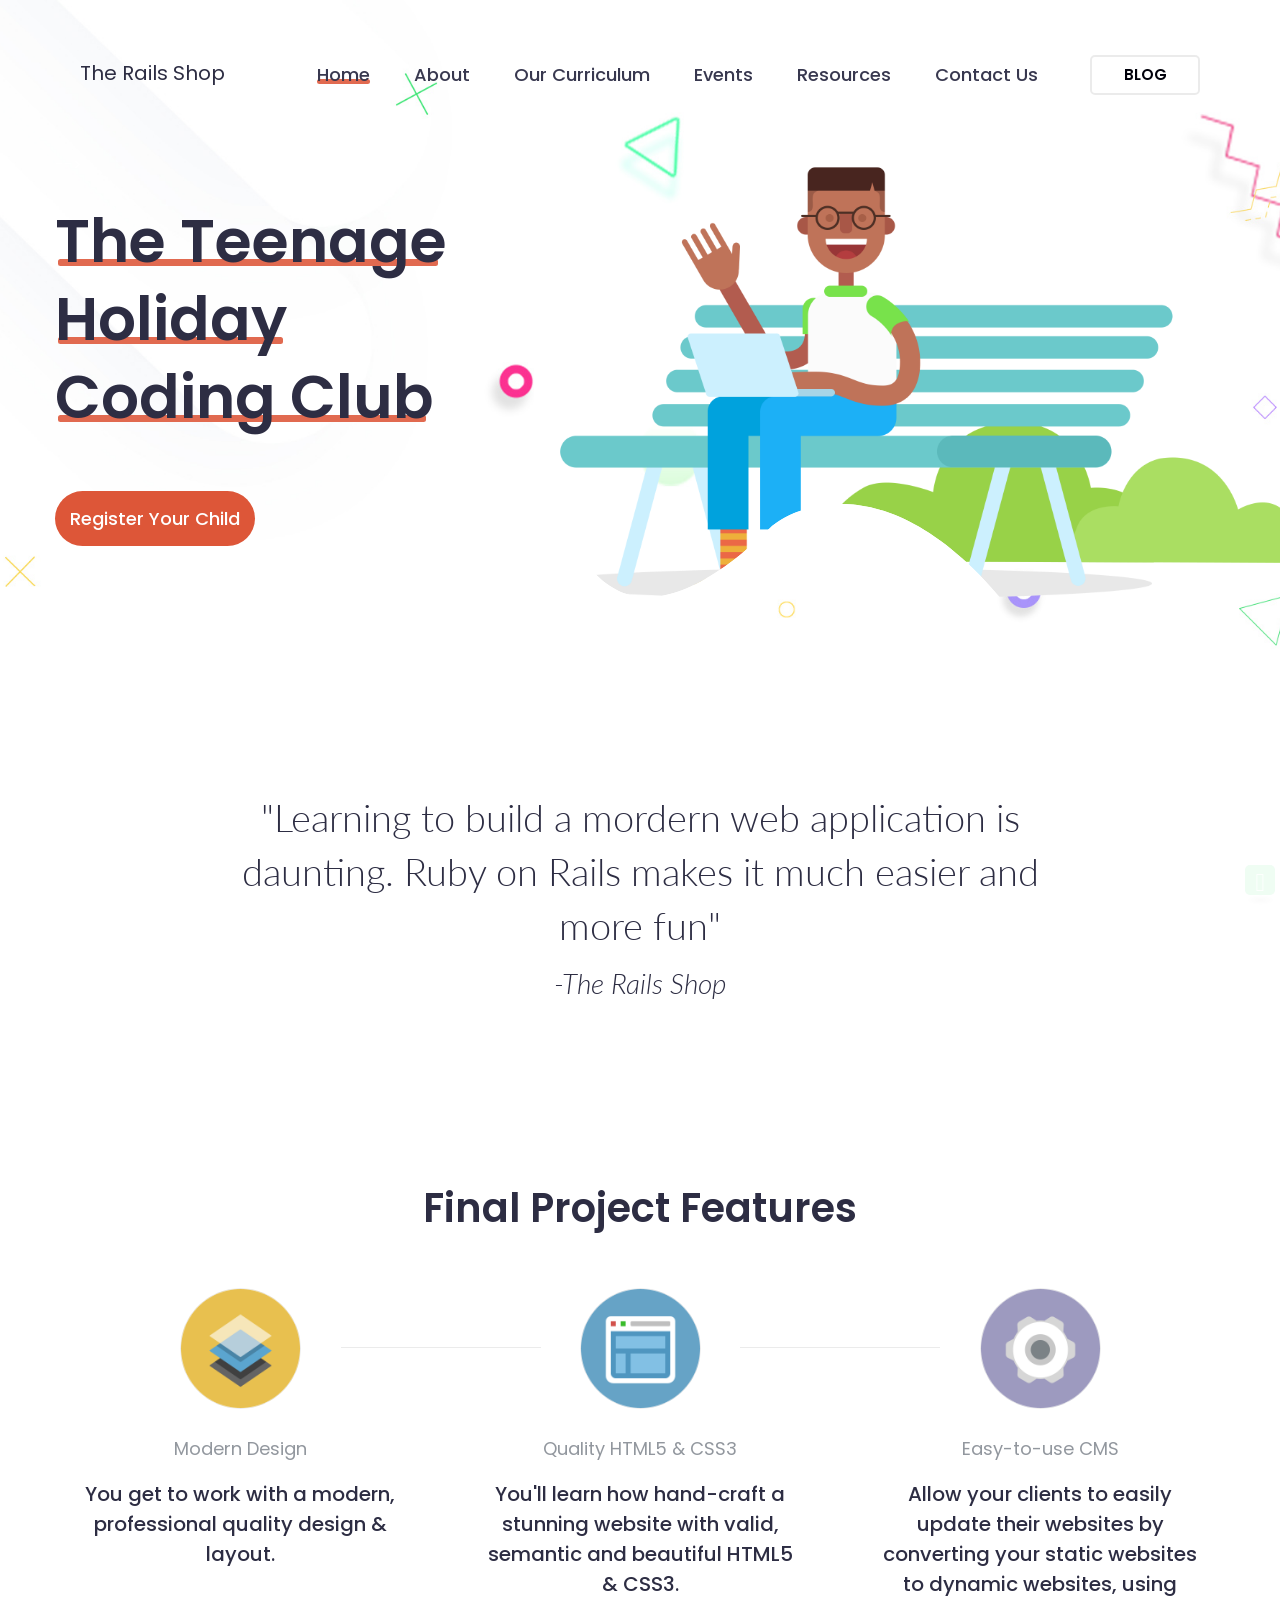
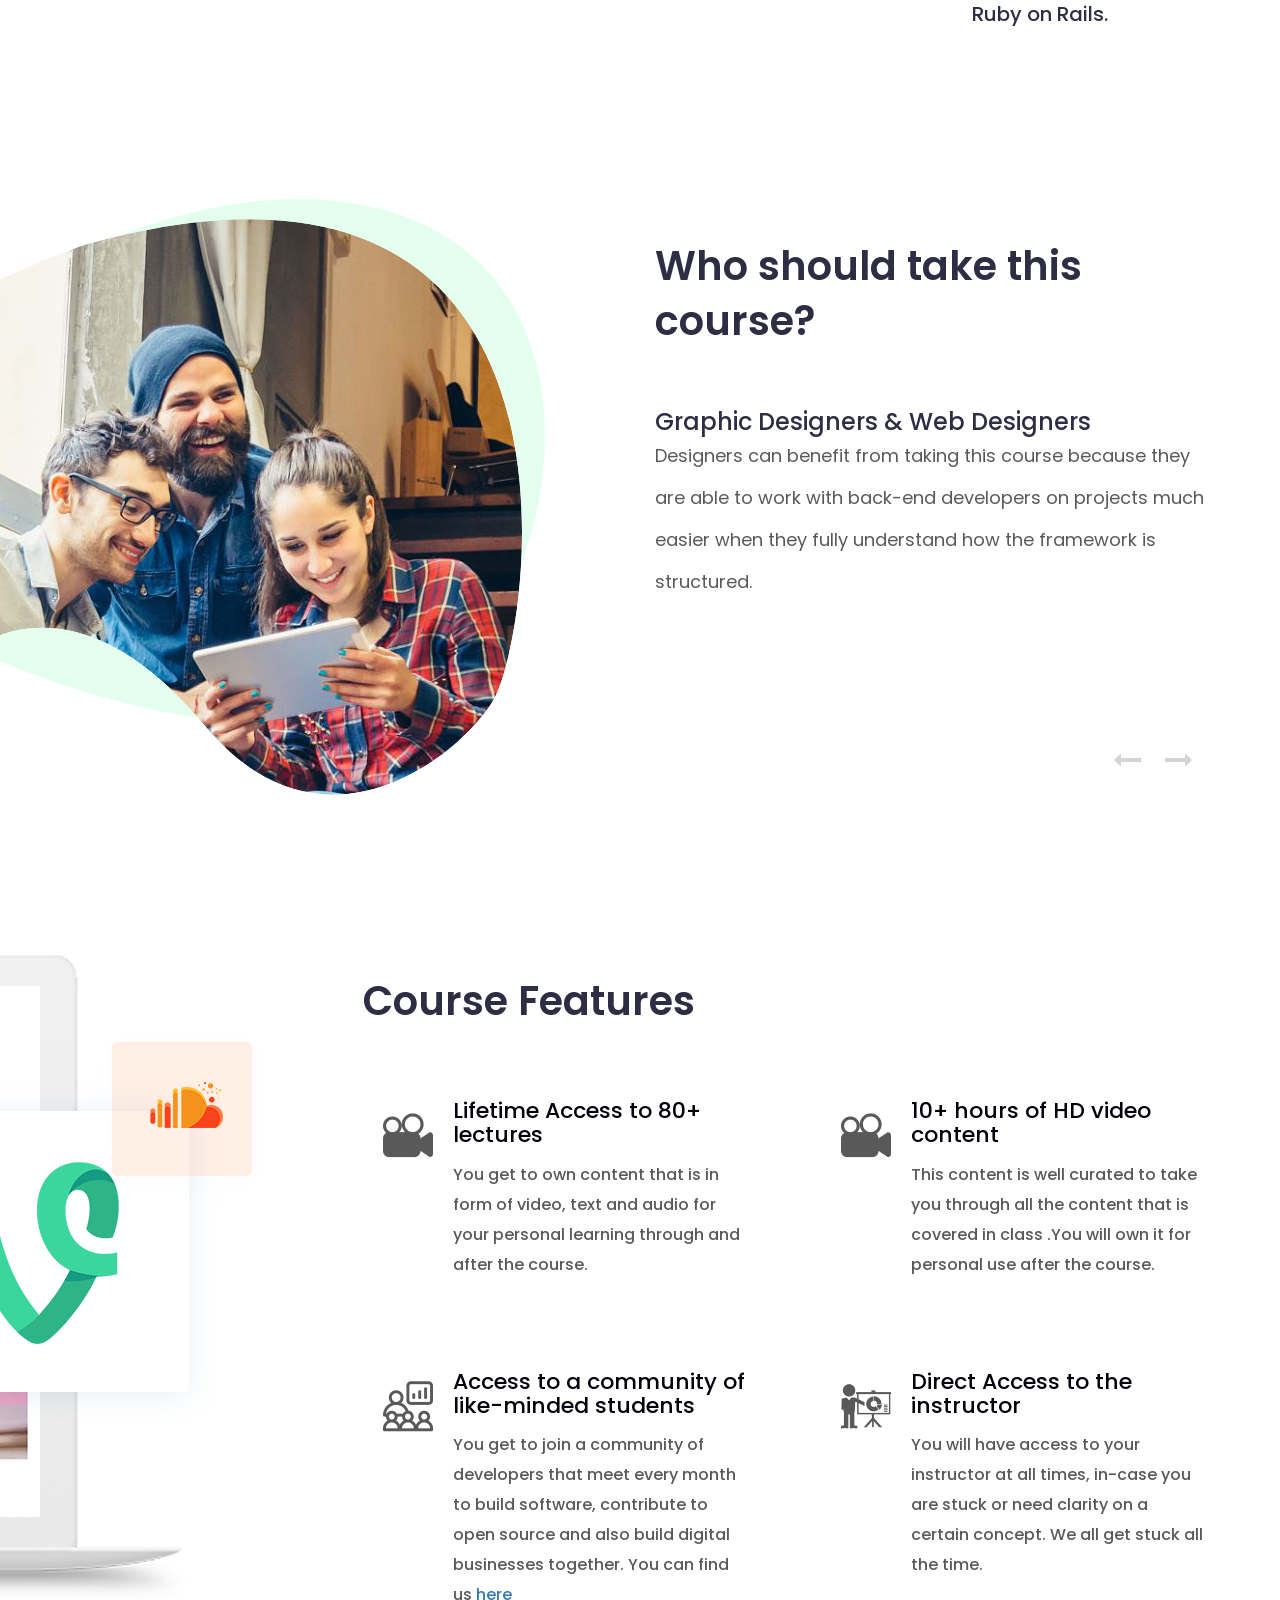
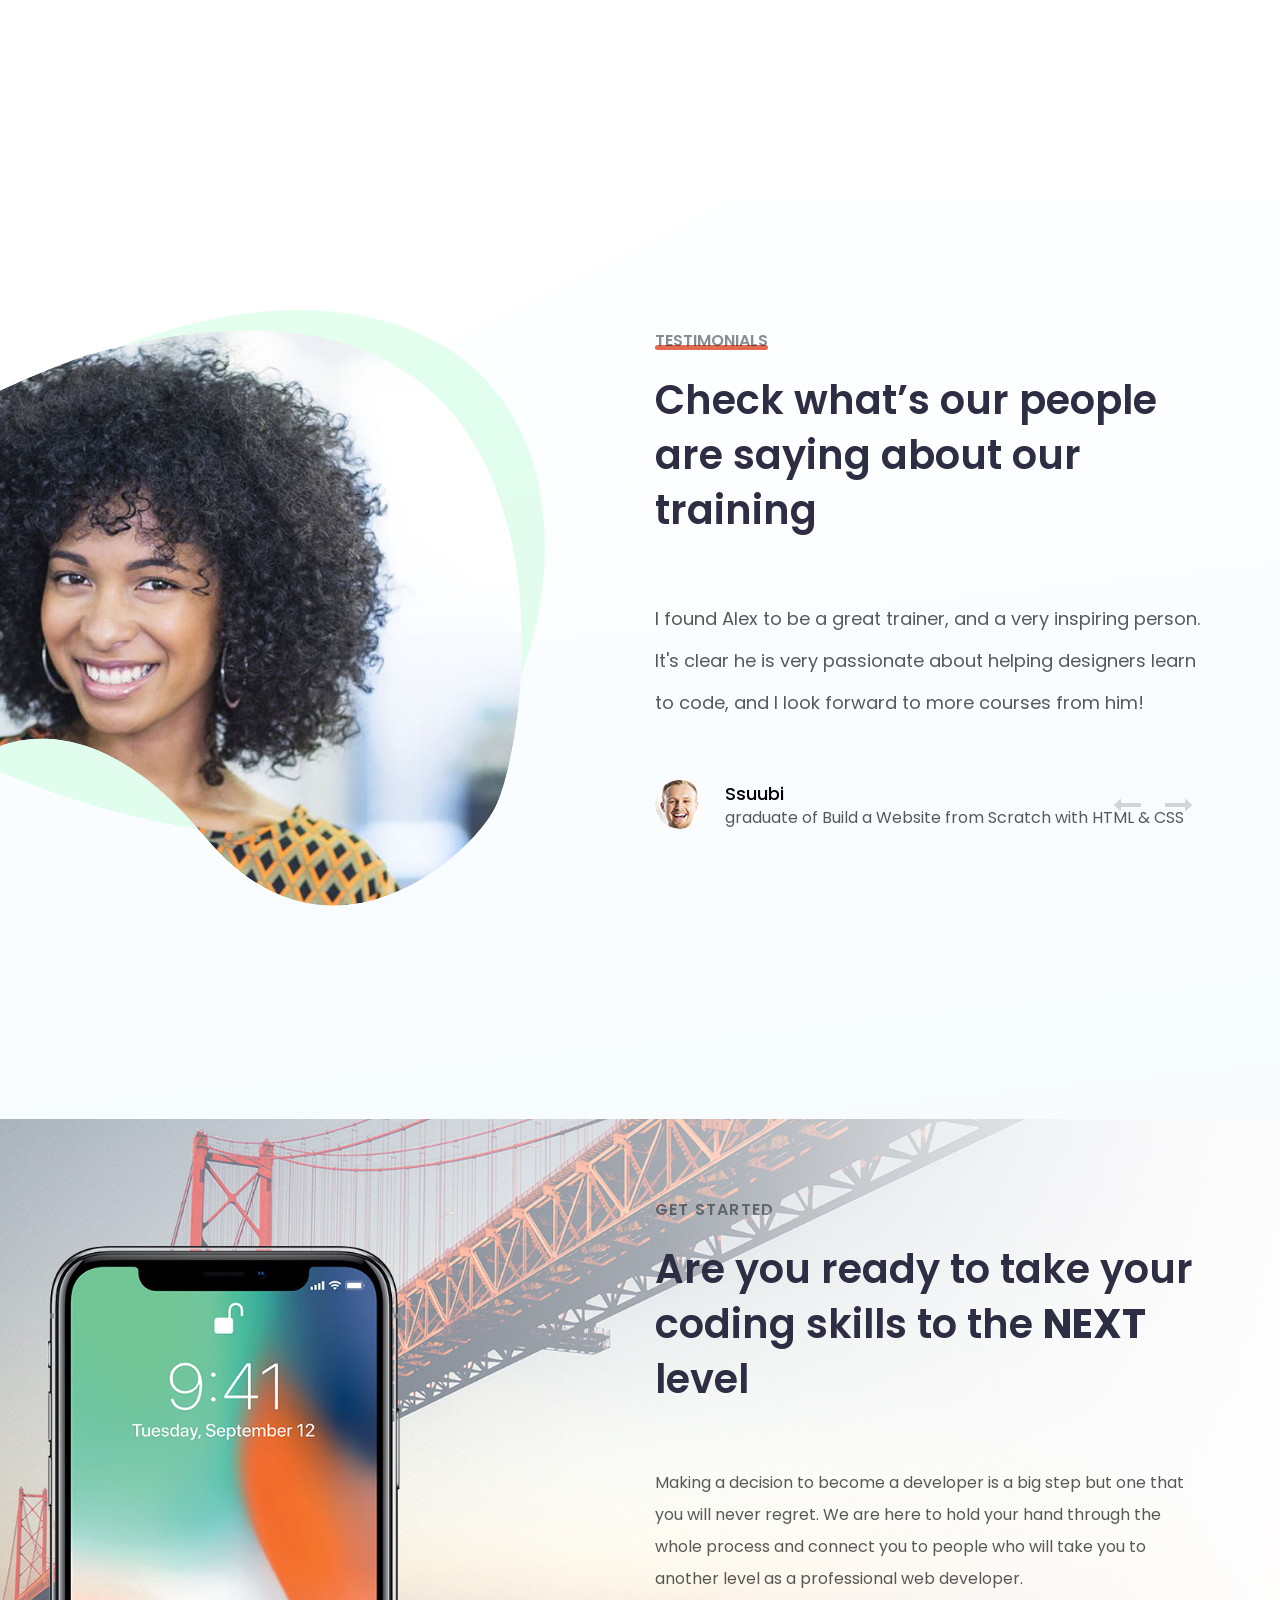
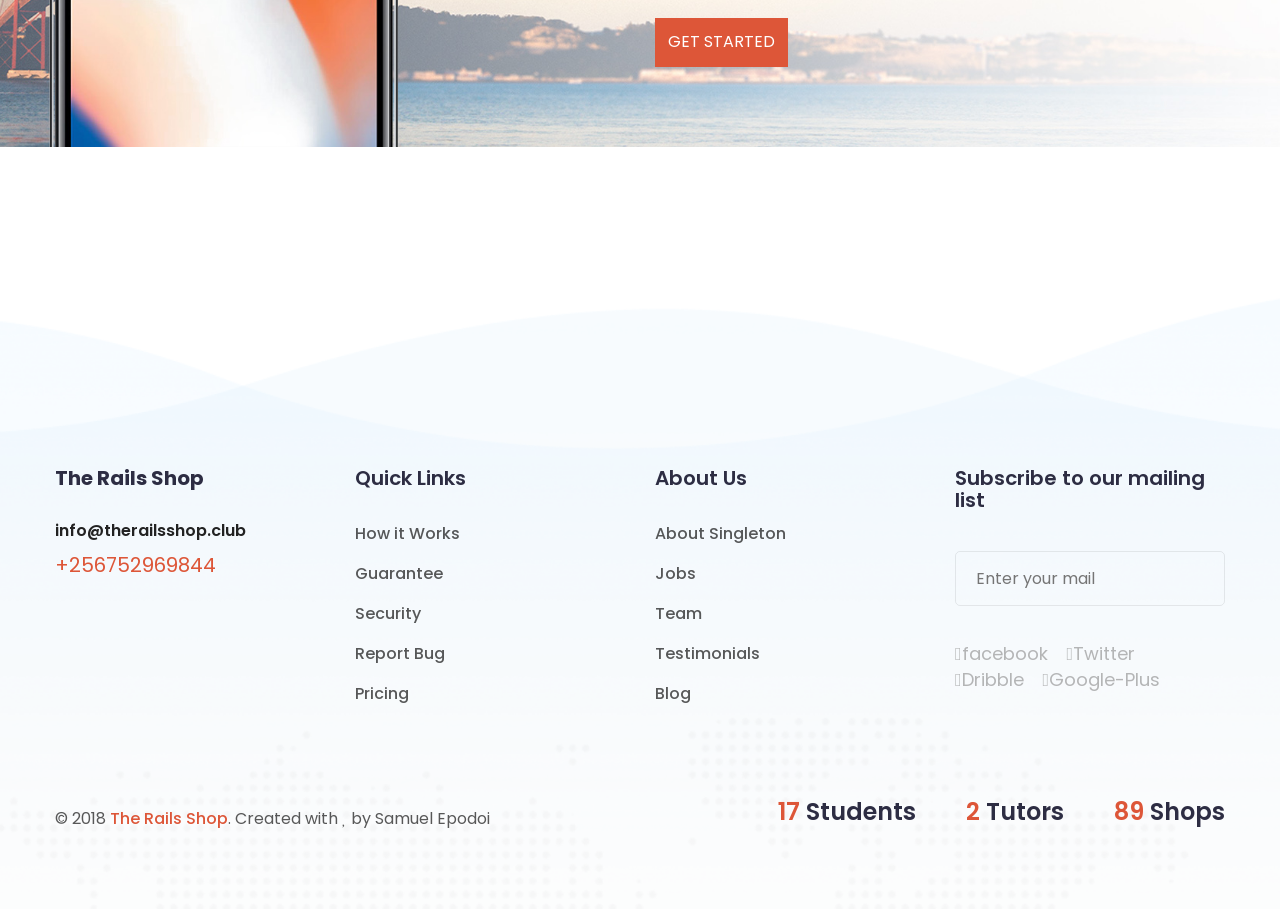
==== commit da6a7291: "Merge branch 'home-page-content'" ====
--- a/index.html
+++ b/index.html
@@ -51,7 +51,7 @@
 				<div class="header-wrapper">
 					<div class="clearfix">
 						<!-- Logo -->
-						<div class="float-left "><!--<img src="images/logo/logo.png" alt="Logo">--><h6>The Rails Coding Shop</h6></div>
+						<div class="float-left "><!--<img src="images/logo/logo.png" alt="Logo">--><h6>The Rails Shop</h6></div>
 
 						<!-- ============================ Theme Menu ========================= -->
 						<nav class="theme-main-menu float-right navbar" id="mega-menu-wrapper">
@@ -157,7 +157,7 @@
 										<use xlink:href="#shape-one" />
 									</clipPath>
 									<g clip-path="url(#shape-one)">
-										<image width="778" height="576" href="images/blog/16.jpg" class="banner-img-one">
+										<image width="778" height="576" href="images/blog/20.jpg" class="banner-img-one">
 										</image>
 									</g>
 								</svg>
@@ -176,7 +176,7 @@
 				What We Do
 			==============================================
 			-->
-			<div class="what-we-do">
+			<div class="what-we-do" style="padding-bottom: 10px;">
 				<div class="container">
 					<h3>"Learning to build a mordern web application is daunting. Ruby on Rails makes it much easier and more fun" <br>	<i style="font-size: 28px;">	-The Rails Shop</i></h3>
 
@@ -272,7 +272,7 @@
 				Course Features
 			==============================================
 			-->
-			<div class="home-service-section">
+			<div class="home-service-section" style="margin-top: -120px;">
 				<div class="container">
 					<div class="col-md-9 col-md-offset-3 main-container">
 						<div class="theme-title">
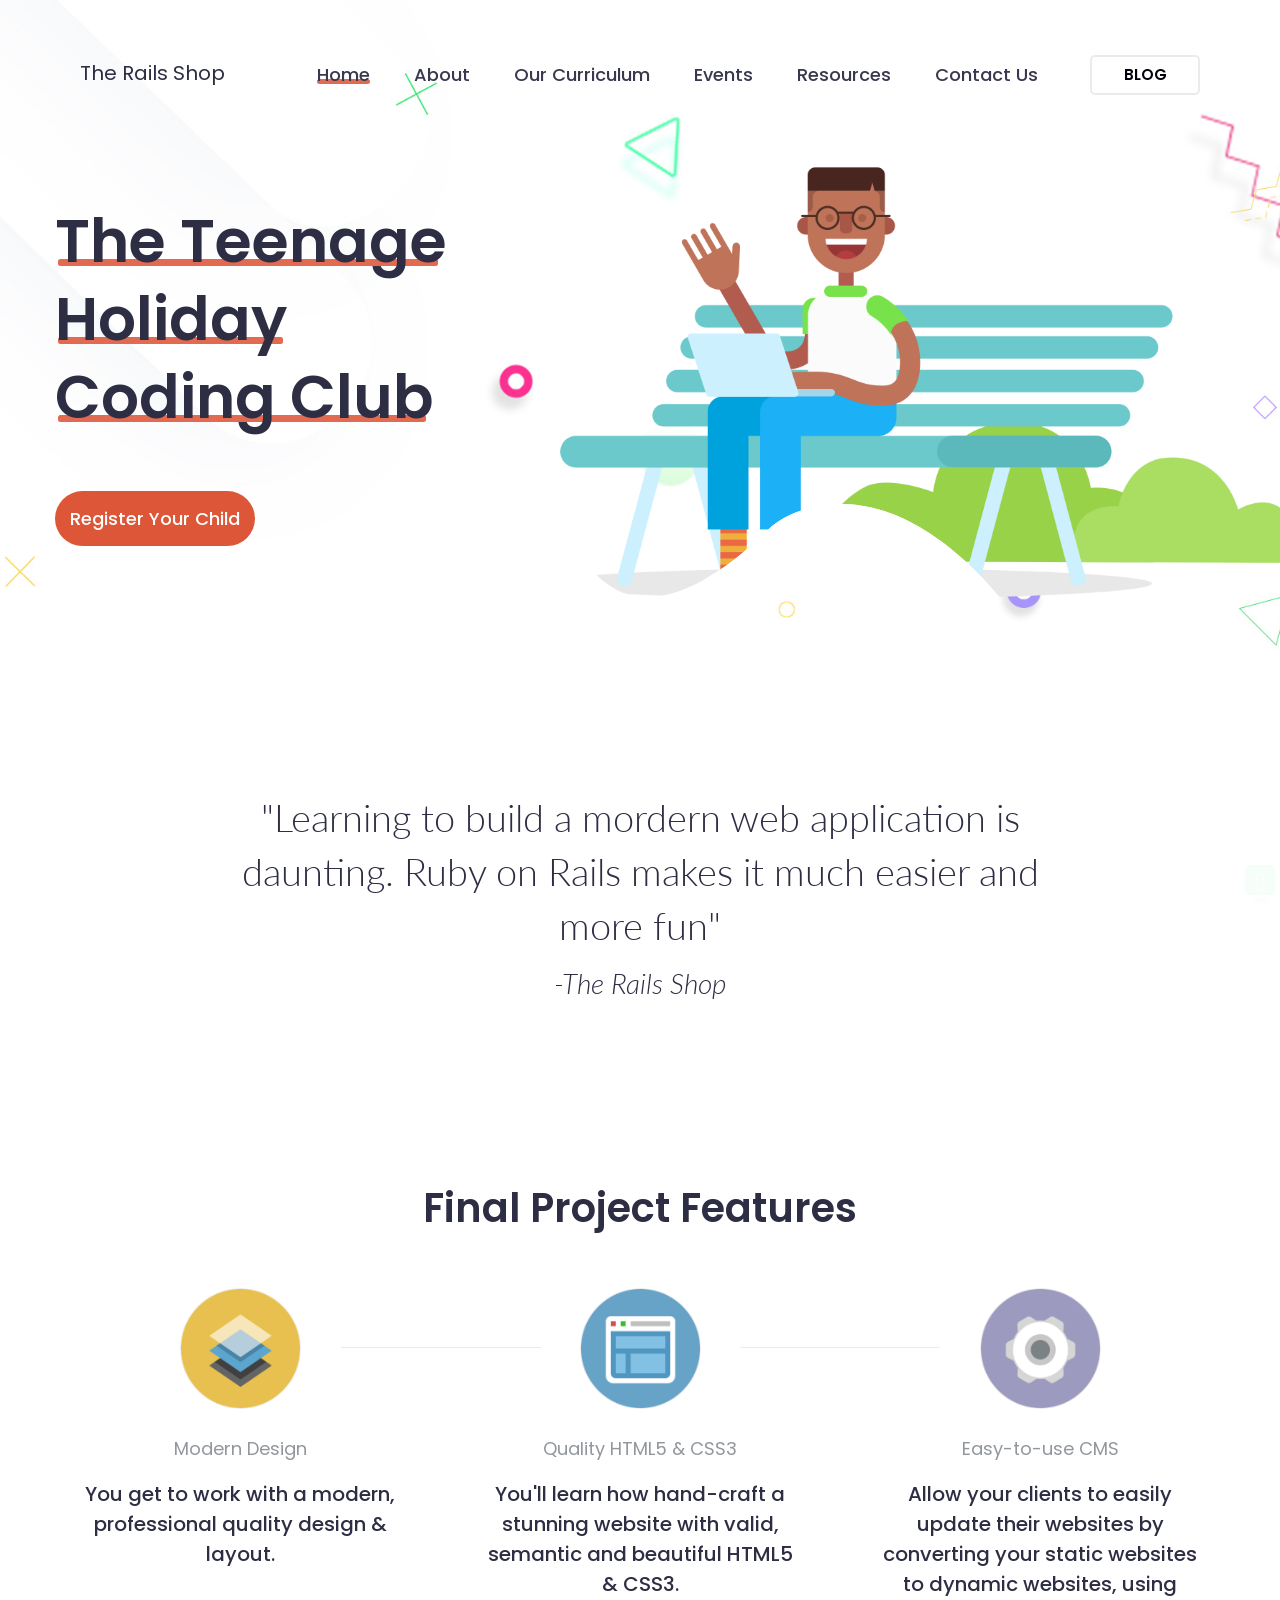
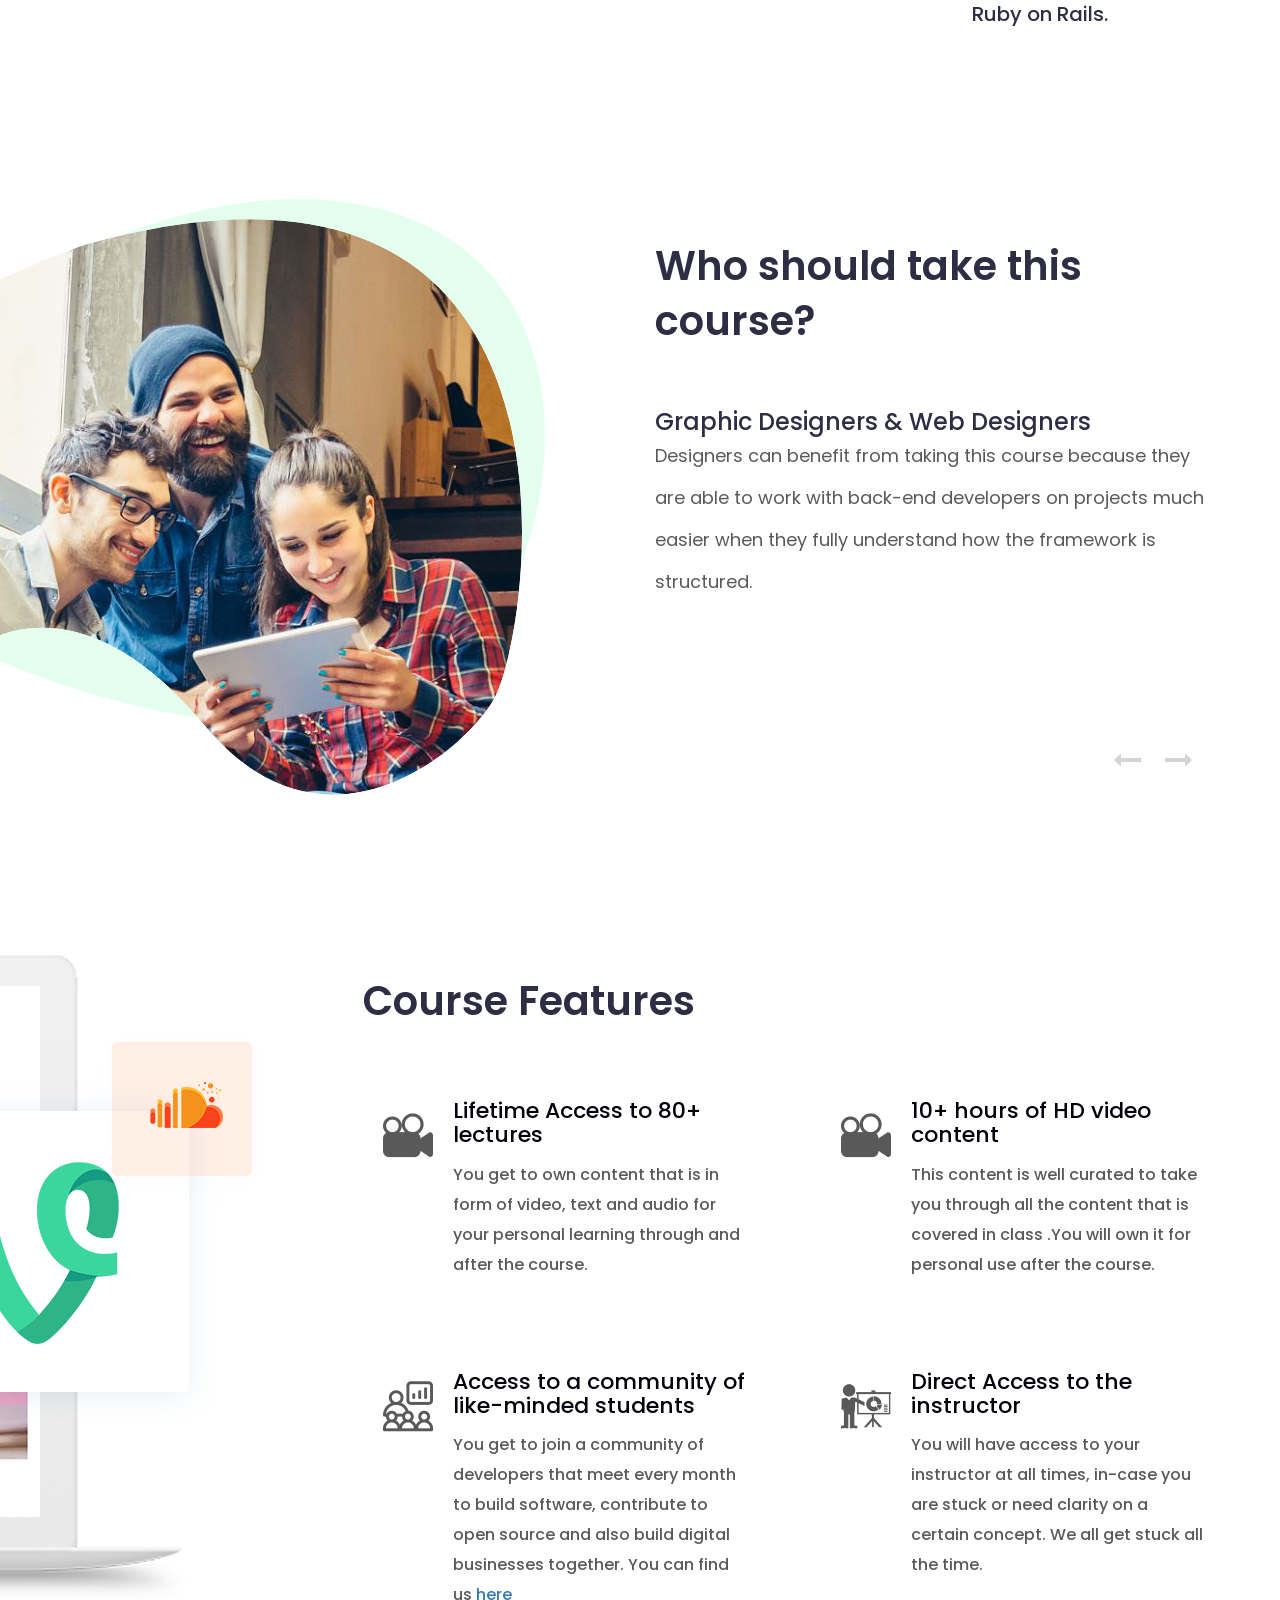
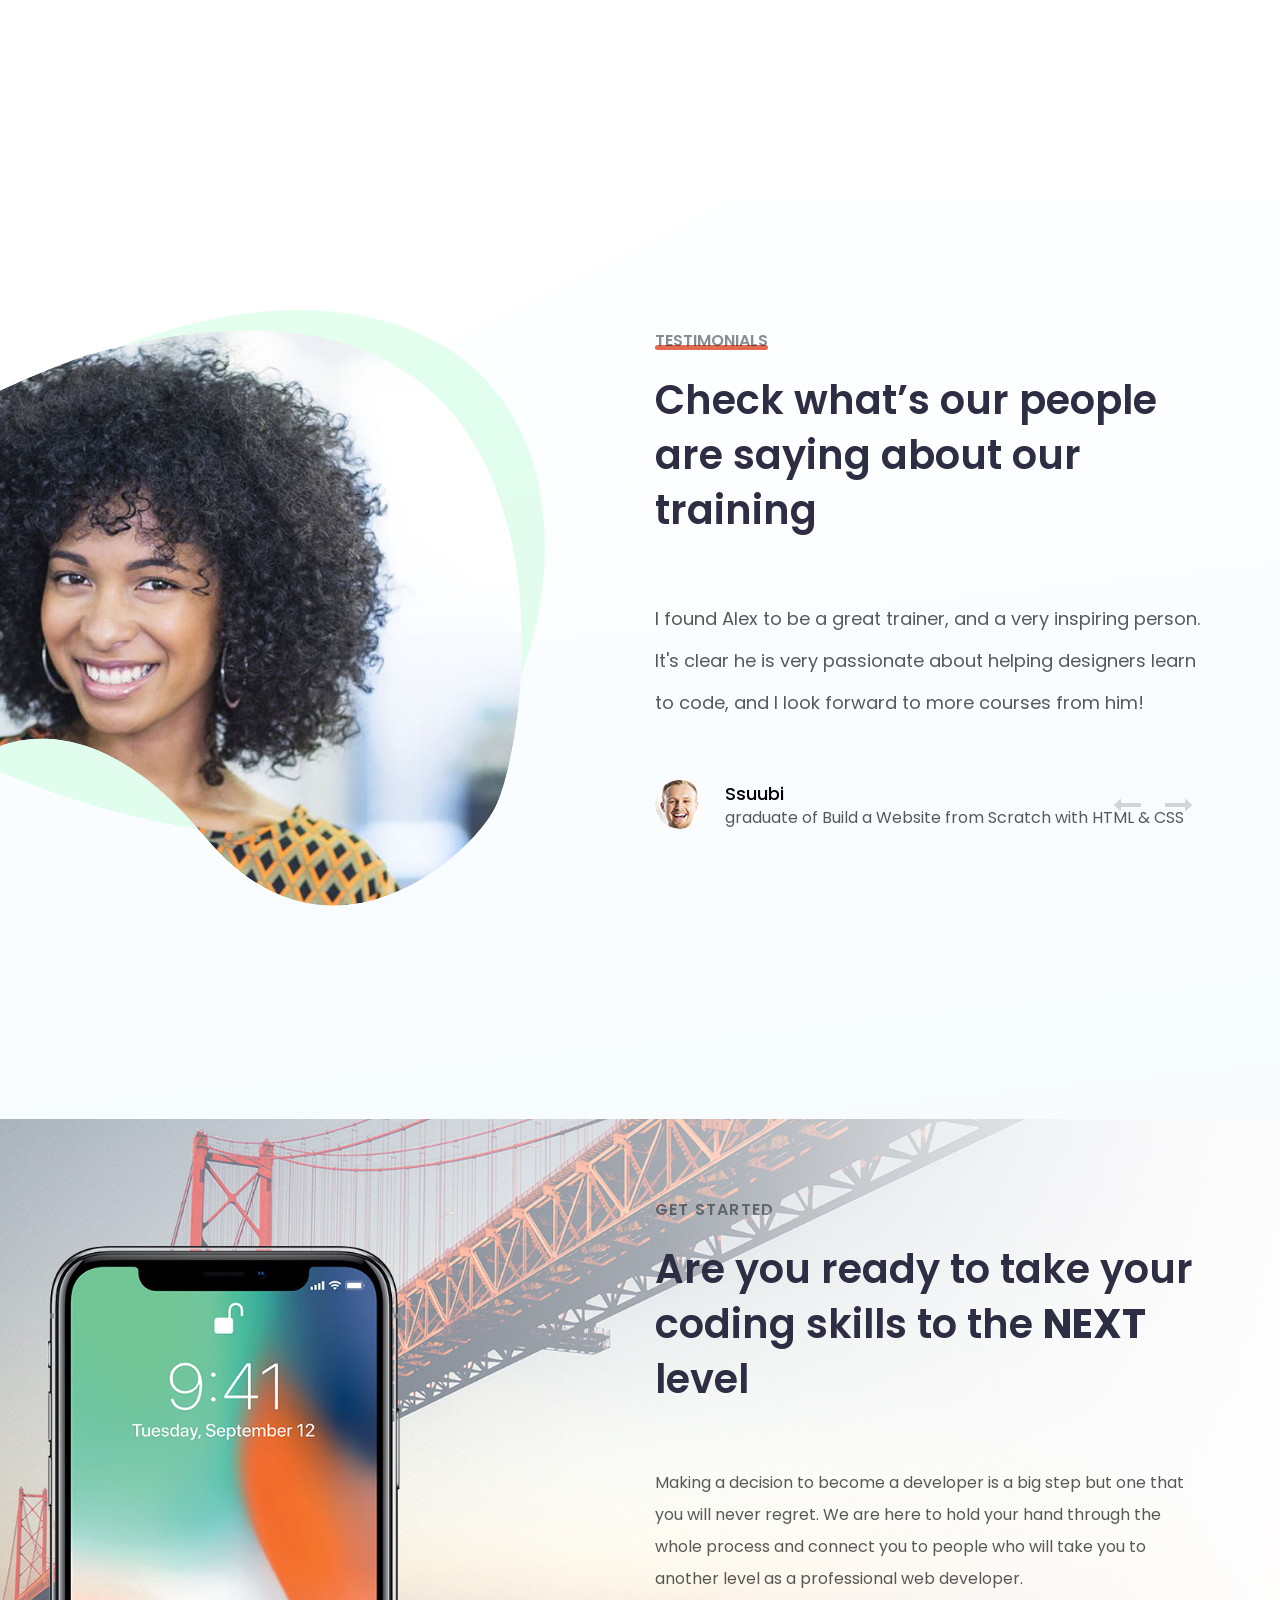
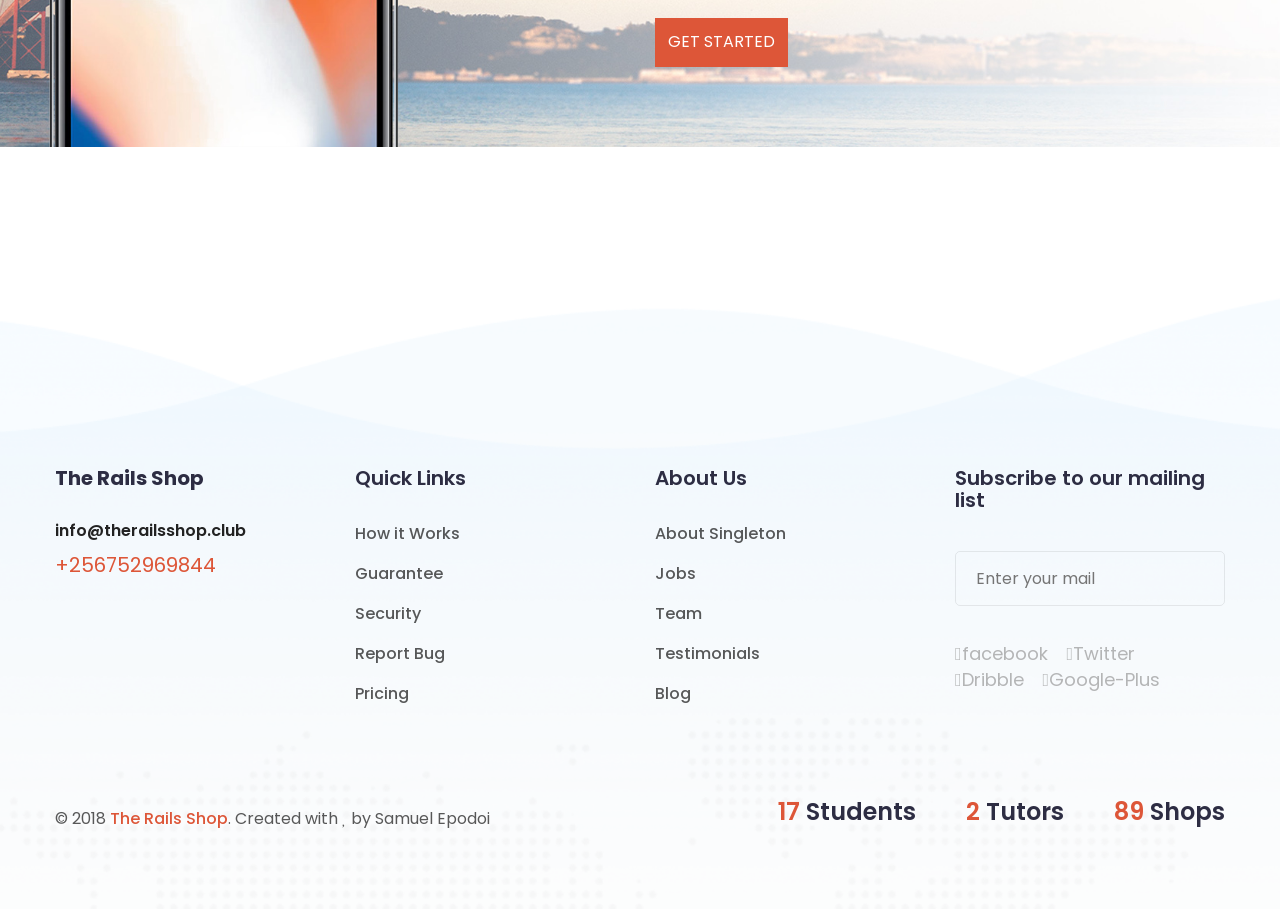
==== commit 79df96bb: "Minor code edits" ====
--- a/index.html
+++ b/index.html
@@ -6,6 +6,7 @@
 		<meta charset="UTF-8">
 		<!-- For IE -->
 		<meta http-equiv="X-UA-Compatible" content="IE=edge">
+
 
 		<!-- For Resposive Device -->
 		<meta name="viewport" content="width=device-width, initial-scale=1.0">
@@ -537,6 +538,8 @@
 		<!-- Query Loader -->
 		<script src="vendor/queryloader/queryLoader3.js" type="text/javascript"></script>
 
+		
+
 		<!-- Theme js -->
 		<script type="text/javascript" src="js/theme.js"></script>
 
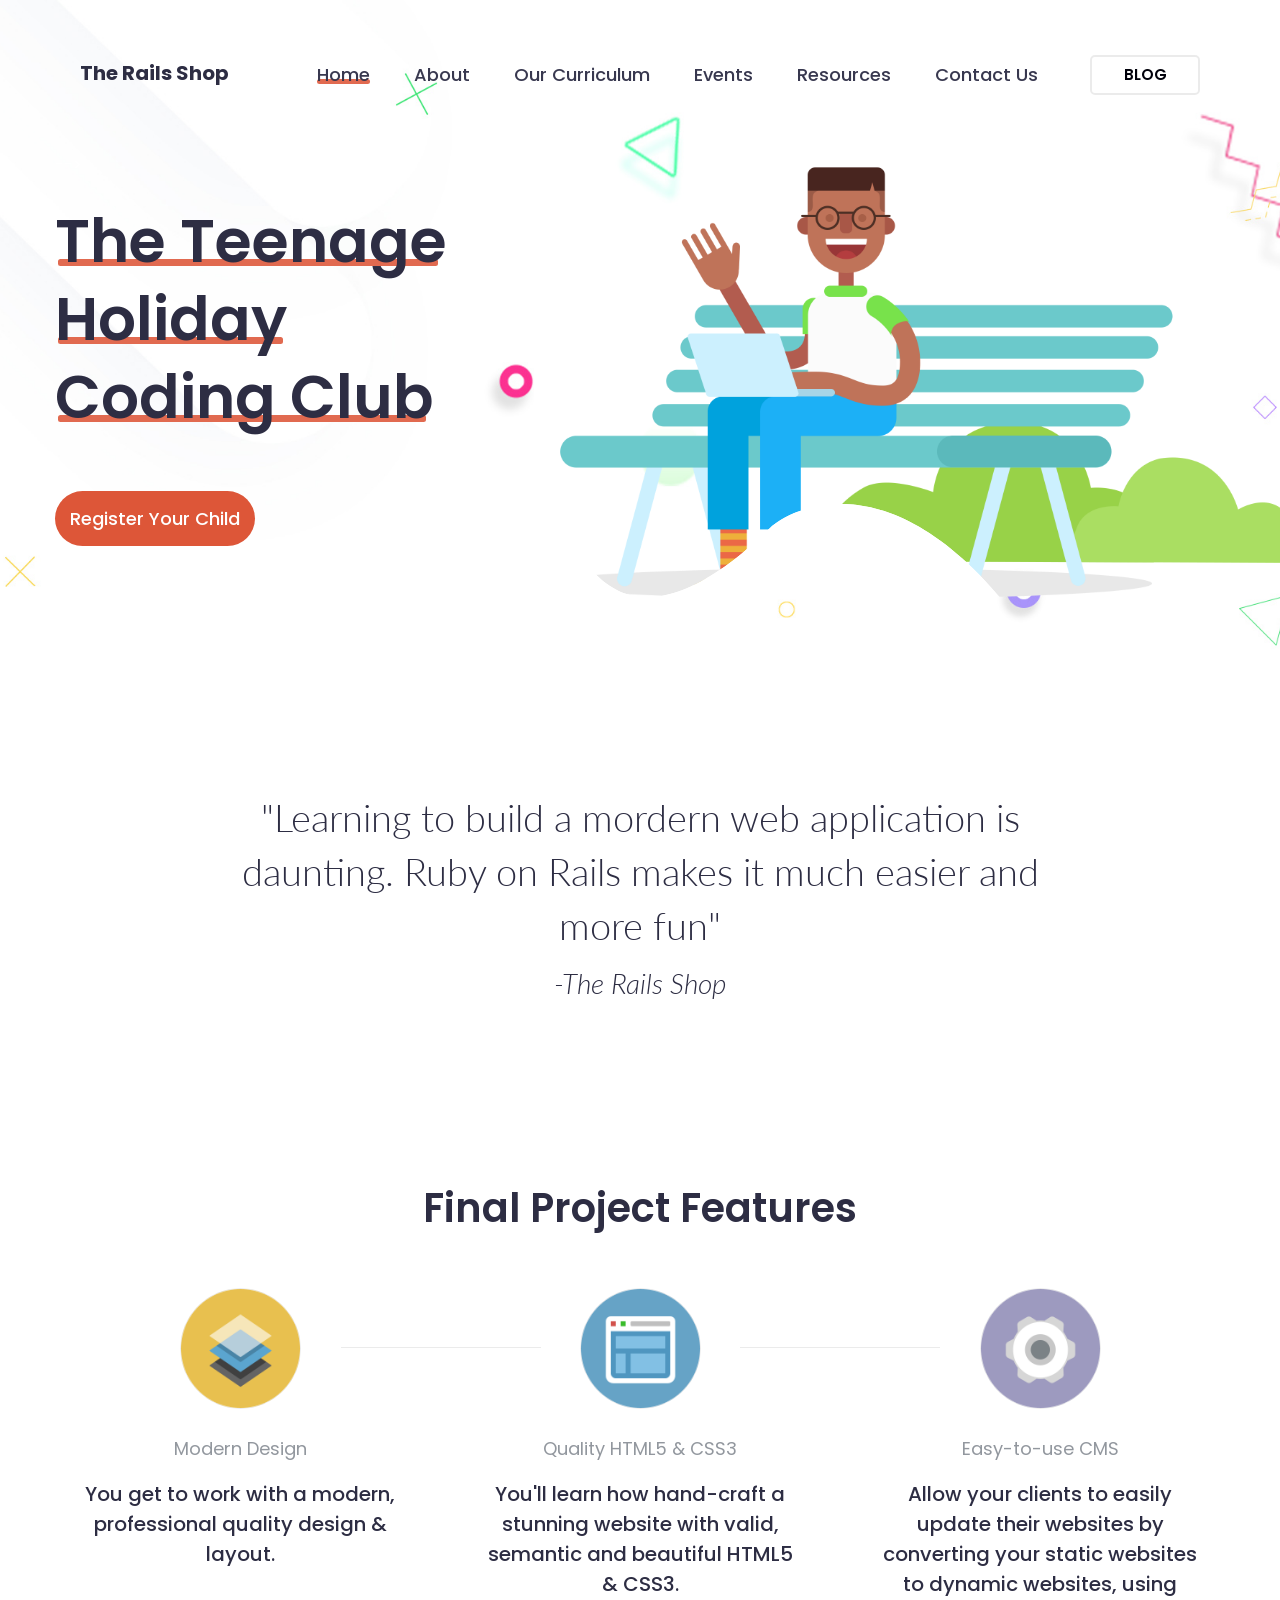
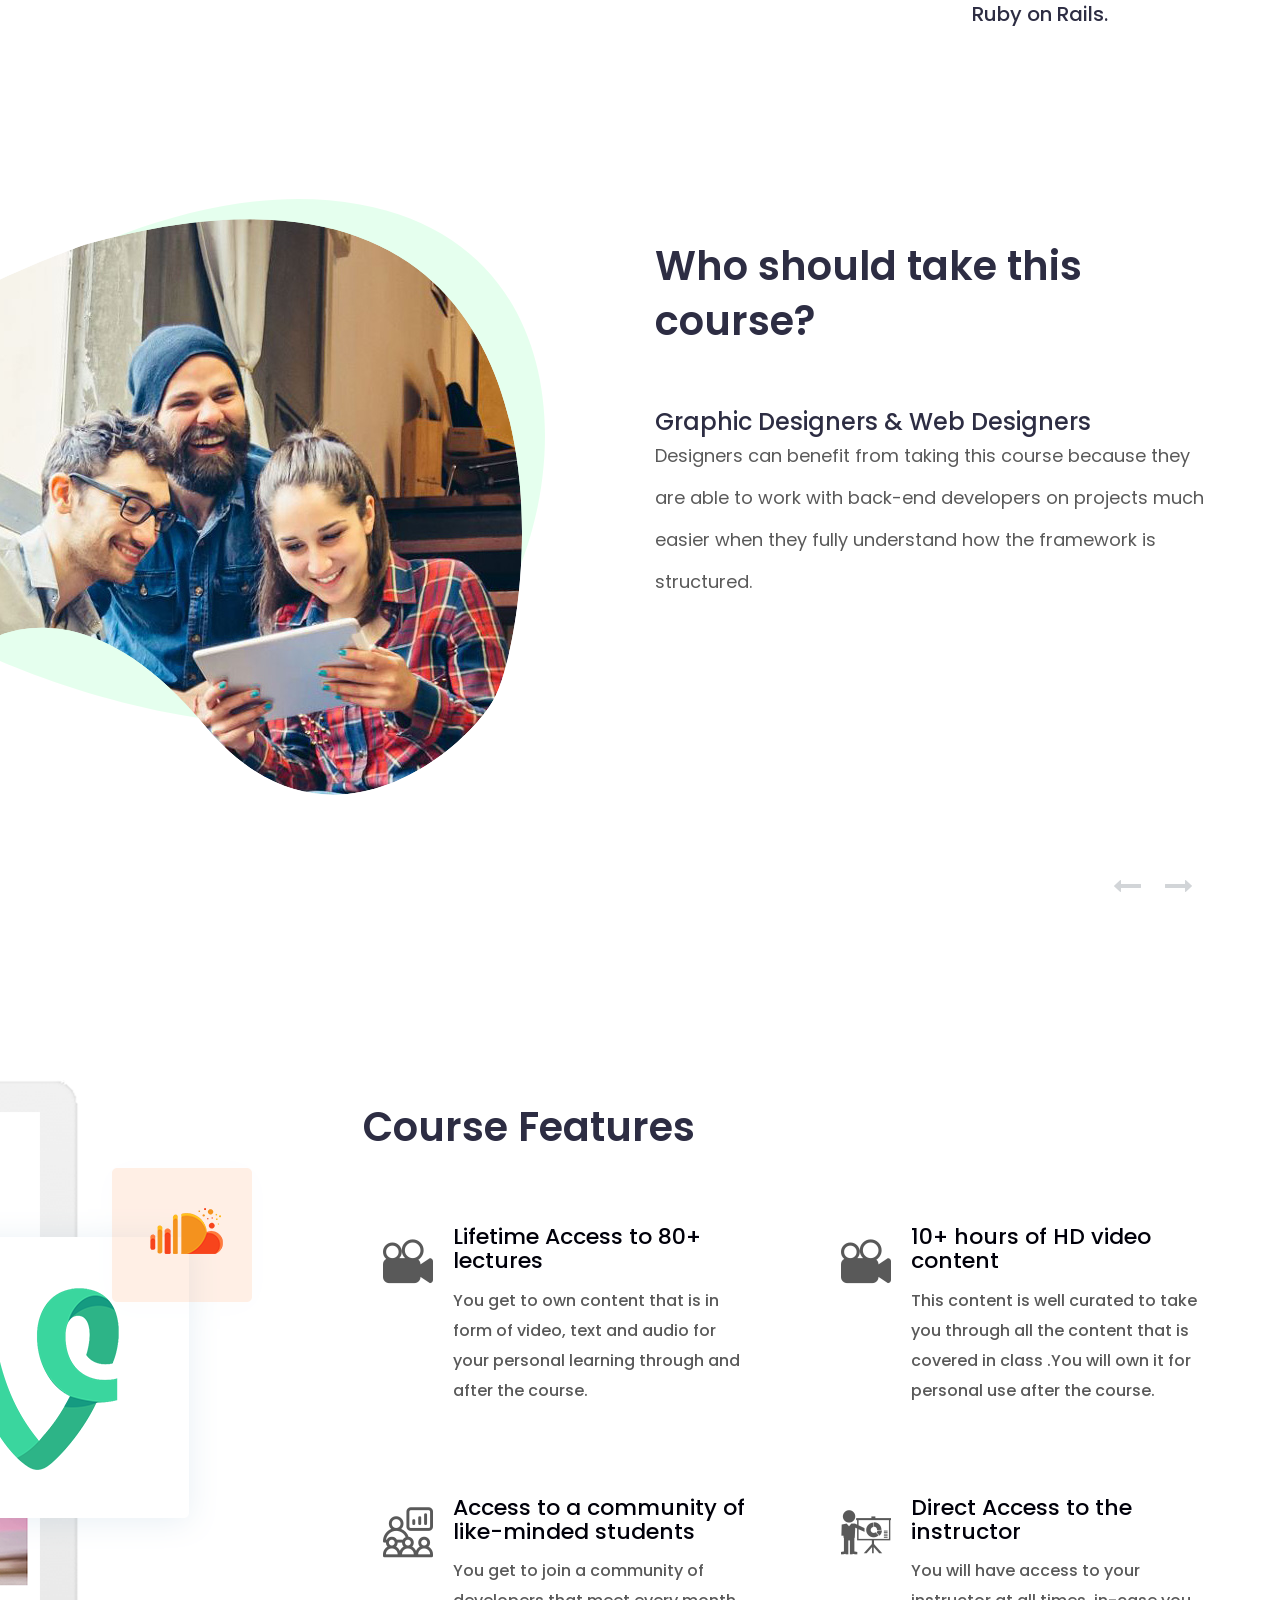
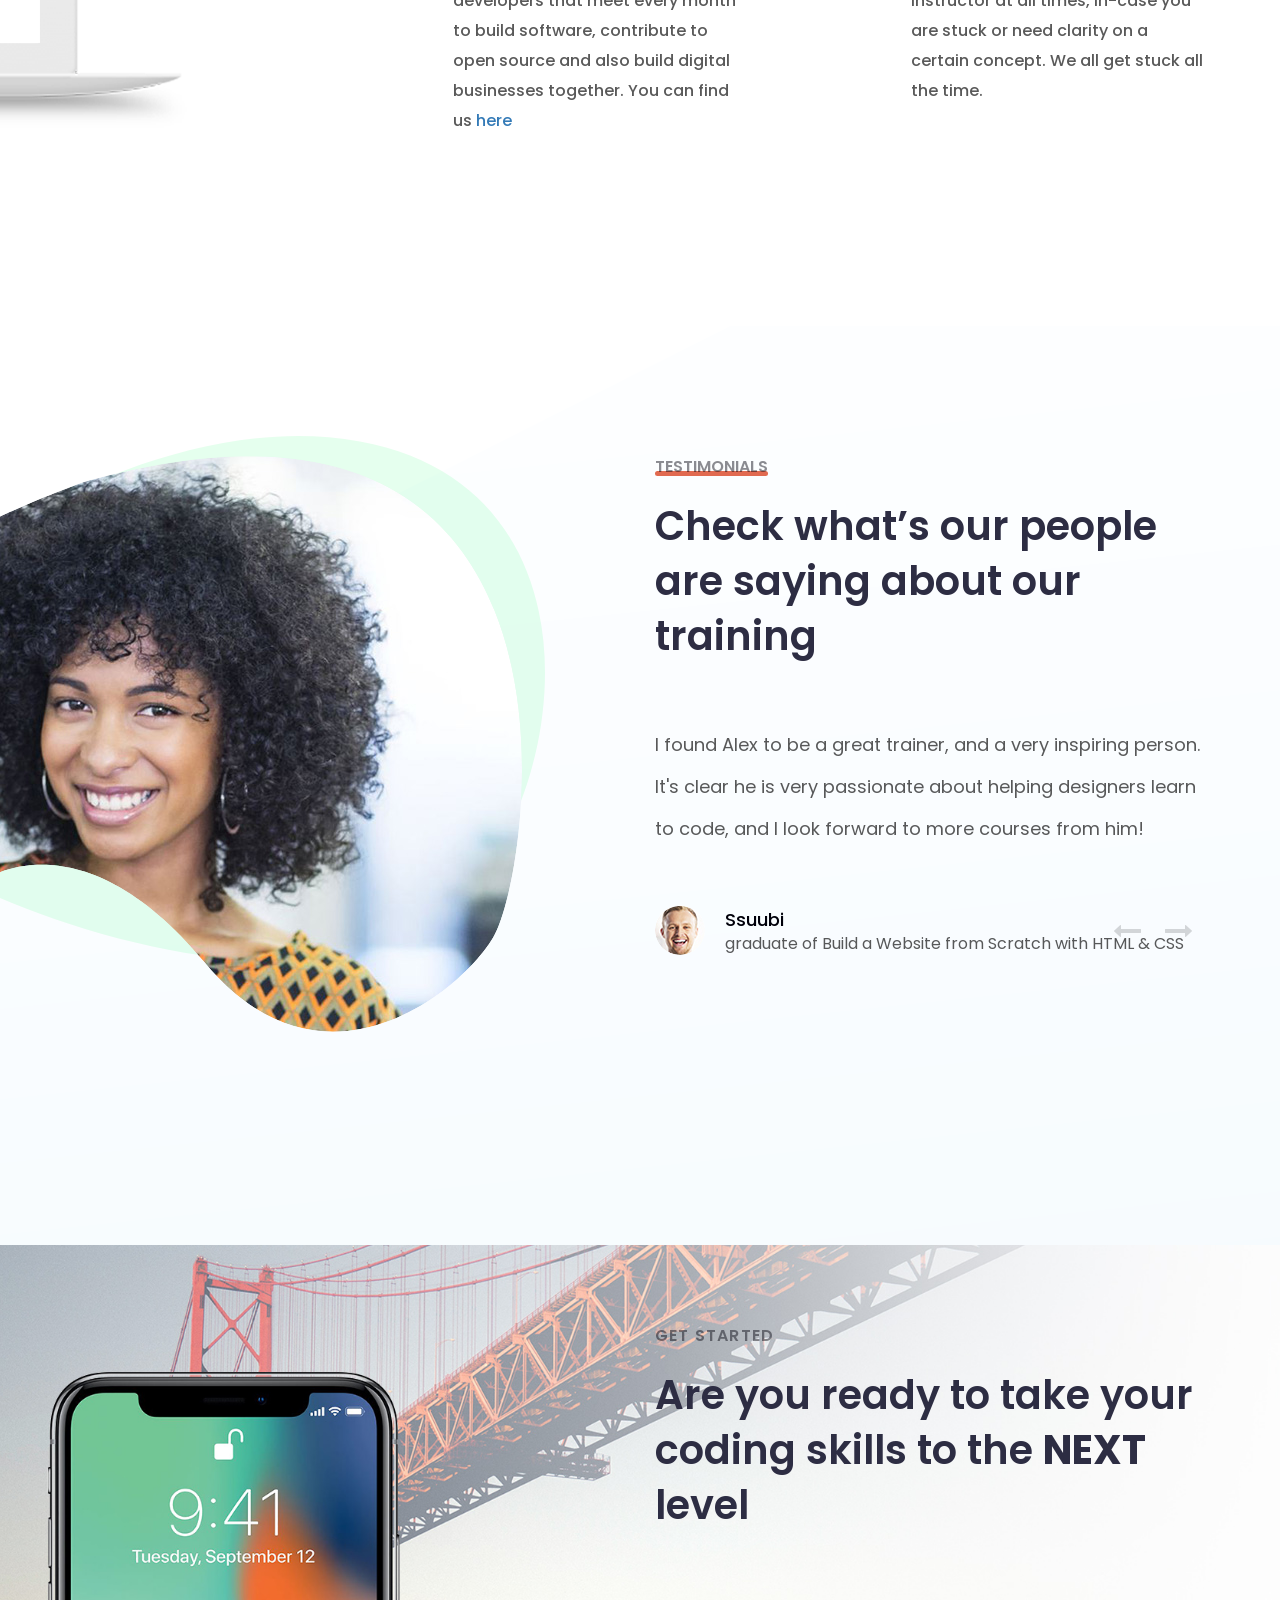
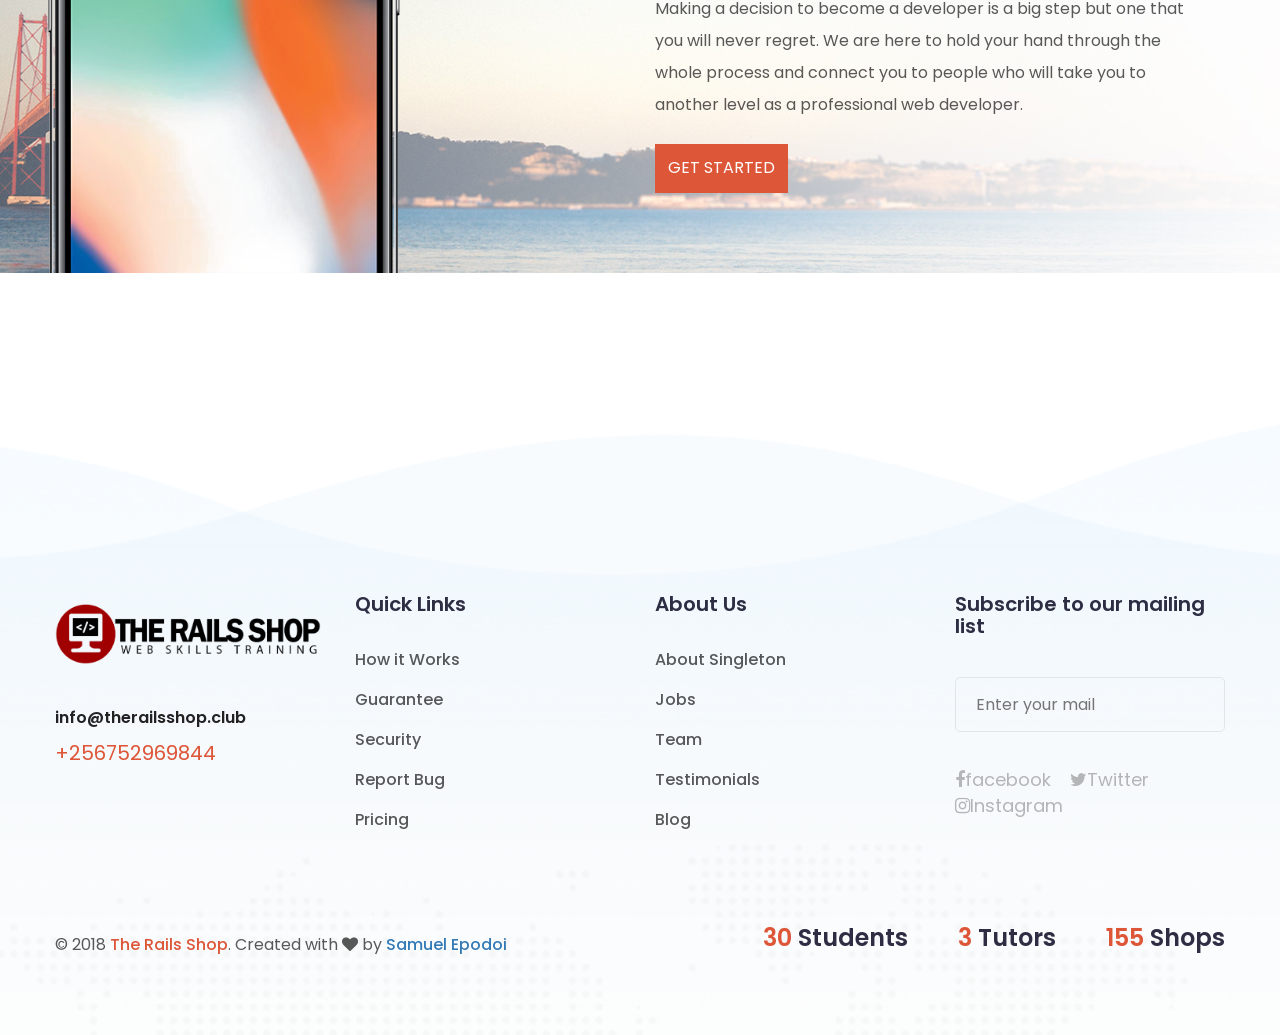
==== commit 59df268a: "Fixed footer / Fixed font-awesome link / front-end adjustments" ====
--- a/index.html
+++ b/index.html
@@ -23,6 +23,10 @@
 		<link rel="stylesheet" type="text/css" href="css/responsive.css">
 
 		<link rel="stylesheet" type="text/css" href="css/flaticon.css">
+
+<link rel="stylesheet" type="text/css" href="https://maxcdn.bootstrapcdn.com/font-awesome/4.7.0/css/font-awesome.min.css">
+
+
 
 
 
@@ -52,7 +56,7 @@
 				<div class="header-wrapper">
 					<div class="clearfix">
 						<!-- Logo -->
-						<div class="float-left "><!--<img src="images/logo/logo.png" alt="Logo">--><h6>The Rails Shop</h6></div>
+						<div class="float-left "><!--<img src="images/logo/logo.png" alt="Logo">--><h6><b>The Rails Shop</b></h6></div>
 
 						<!-- ============================ Theme Menu ========================= -->
 						<nav class="theme-main-menu float-right navbar" id="mega-menu-wrapper">
@@ -259,6 +263,24 @@
 									<div class="wrapper">
 										<h4>Employees</h4>
 										<p>Any company knows the education &amp; training of their employees is key to a thriving team. Depending on the type of company you work for, if you understand how to code, and can develop CMS driven websites, that gives you negotiating power for a better position, or a higher salary.</p>
+
+									</div> <!-- /.wrapper -->
+								</div> <!-- /.item -->
+
+								<div class="item">
+									<div class="wrapper">
+										<h4>Code Hobbyists</h4>
+										<p>Any company knows the education &amp; training of their employees is key to a thriving team. Depending on the type of company you work for, if you understand how to code, and can develop CMS driven websites, that gives you negotiating power for a better position, or a higher salary.</p>
+
+									</div> <!-- /.wrapper -->
+								</div> <!-- /.item -->
+
+								<div class="item">
+									<div class="wrapper">
+										<h4>People Looking for a New Career</h4>
+										<p>Are you out of work? Looking for a more rewarding job? Desire a career that can allow you to work almost anywhere in the world? Becoming a Web Developer might be the answer for you. <br>
+
+Web developers are paid well, anywhere from $33,000 to more than $105,000 per year. They get to work at amazing companies that are changing the world, or they enjoy the ability to start their own companies, become location-independent and work from home, from coffee shops, in an airplane, on the beach, or wherever they want!</p>
 
 									</div> <!-- /.wrapper -->
 								</div> <!-- /.item -->
@@ -415,7 +437,7 @@
 					<div class="row">
 						<div class="col-md-3 col-sm-6 col-xs-12">
 							<div class="footer-logo">
-								<a href="index.html"><h6><b>The Rails Shop </b></h6></a>
+								<a href="index.html"><img src="images/logo/logo.png" alt="Logo"></a>
 								<h5><a href="#" class="tran3s">info@therailsshop.club</a></h5>
 								<h6 class="p-color">+256752969844</h6>
 							</div>
@@ -448,8 +470,8 @@
 							<ul>
 								<li><a href="#" class="tran3s"><i class="fa fa-facebook" aria-hidden="true"></i>facebook</a></li>
 								<li><a href="#" class="tran3s"><i class="fa fa-twitter" aria-hidden="true"></i>Twitter</a></li>
-								<li><a href="#" class="tran3s"><i class="fa fa-dribbble" aria-hidden="true"></i>Dribble</a></li>
-								<li><a href="#" class="tran3s"><i class="fa fa-google-plus" aria-hidden="true"></i>Google-Plus</a></li>
+								<li><a href="#" class="tran3s"><i class="fa fa-instagram" aria-hidden="true"></i>Instagram</a></li>
+								
 							</ul>
 						</div>
 					</div> <!-- /.row -->
@@ -460,7 +482,7 @@
 							<li><h3><span class="timer p-color" data-from="0" data-to="20" data-speed="5000" data-refresh-interval="50">0</span> Tutors</h3></li>
 							<li><h3><span class="timer p-color" data-from="0" data-to="1110" data-speed="5000" data-refresh-interval="50">0</span> Shops</h3></li>
 						</ul>
-						<p class="float-left">&copy; 2018 <a href="#" class="tran3s p-color">The Rails Shop</a>. Created with <i class="fa fa-heart"></i> by Samuel Epodoi</p>
+						<p class="float-left">&copy; 2018 <a href="#" class="tran3s p-color">The Rails Shop</a>. Created with <i class="fa fa-heart"></i> by <a href="http://www.samhez.com"  target="_blank">Samuel Epodoi</a></p>
 					</div>
 				</div> <!-- /.container -->
 			</footer>
@@ -538,7 +560,7 @@
 		<!-- Query Loader -->
 		<script src="vendor/queryloader/queryLoader3.js" type="text/javascript"></script>
 
-		
+
 
 		<!-- Theme js -->
 		<script type="text/javascript" src="js/theme.js"></script>
--- a/css/style.css
+++ b/css/style.css
@@ -75,7 +75,9 @@
  body .main-page-wrapper {
    overflow-x:hidden;
  }
-
+.long-text {
+  display: none
+}
 
  h1,h2,h3,h4,h5,h6,p,ul { margin:0;padding: 0;}
  h1,h2,h3,h4,h6 {color: #2d2d43;}
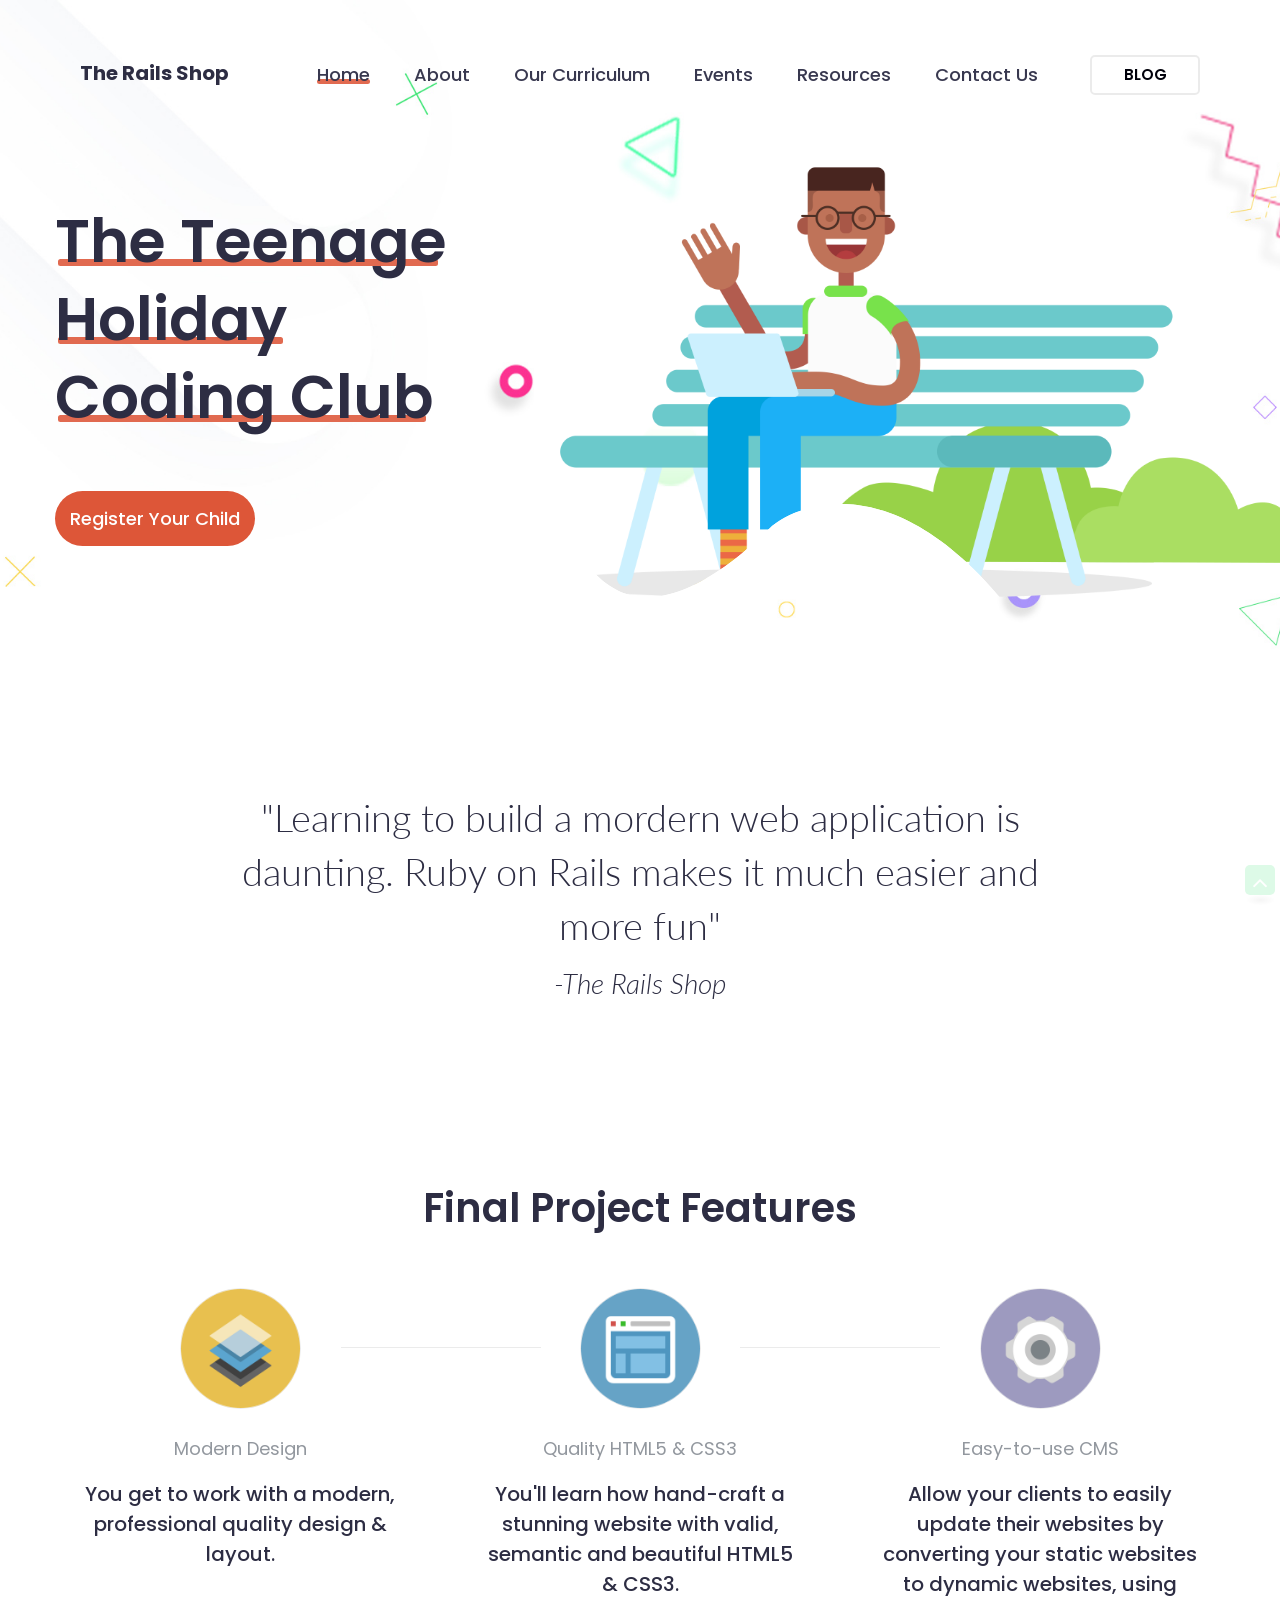
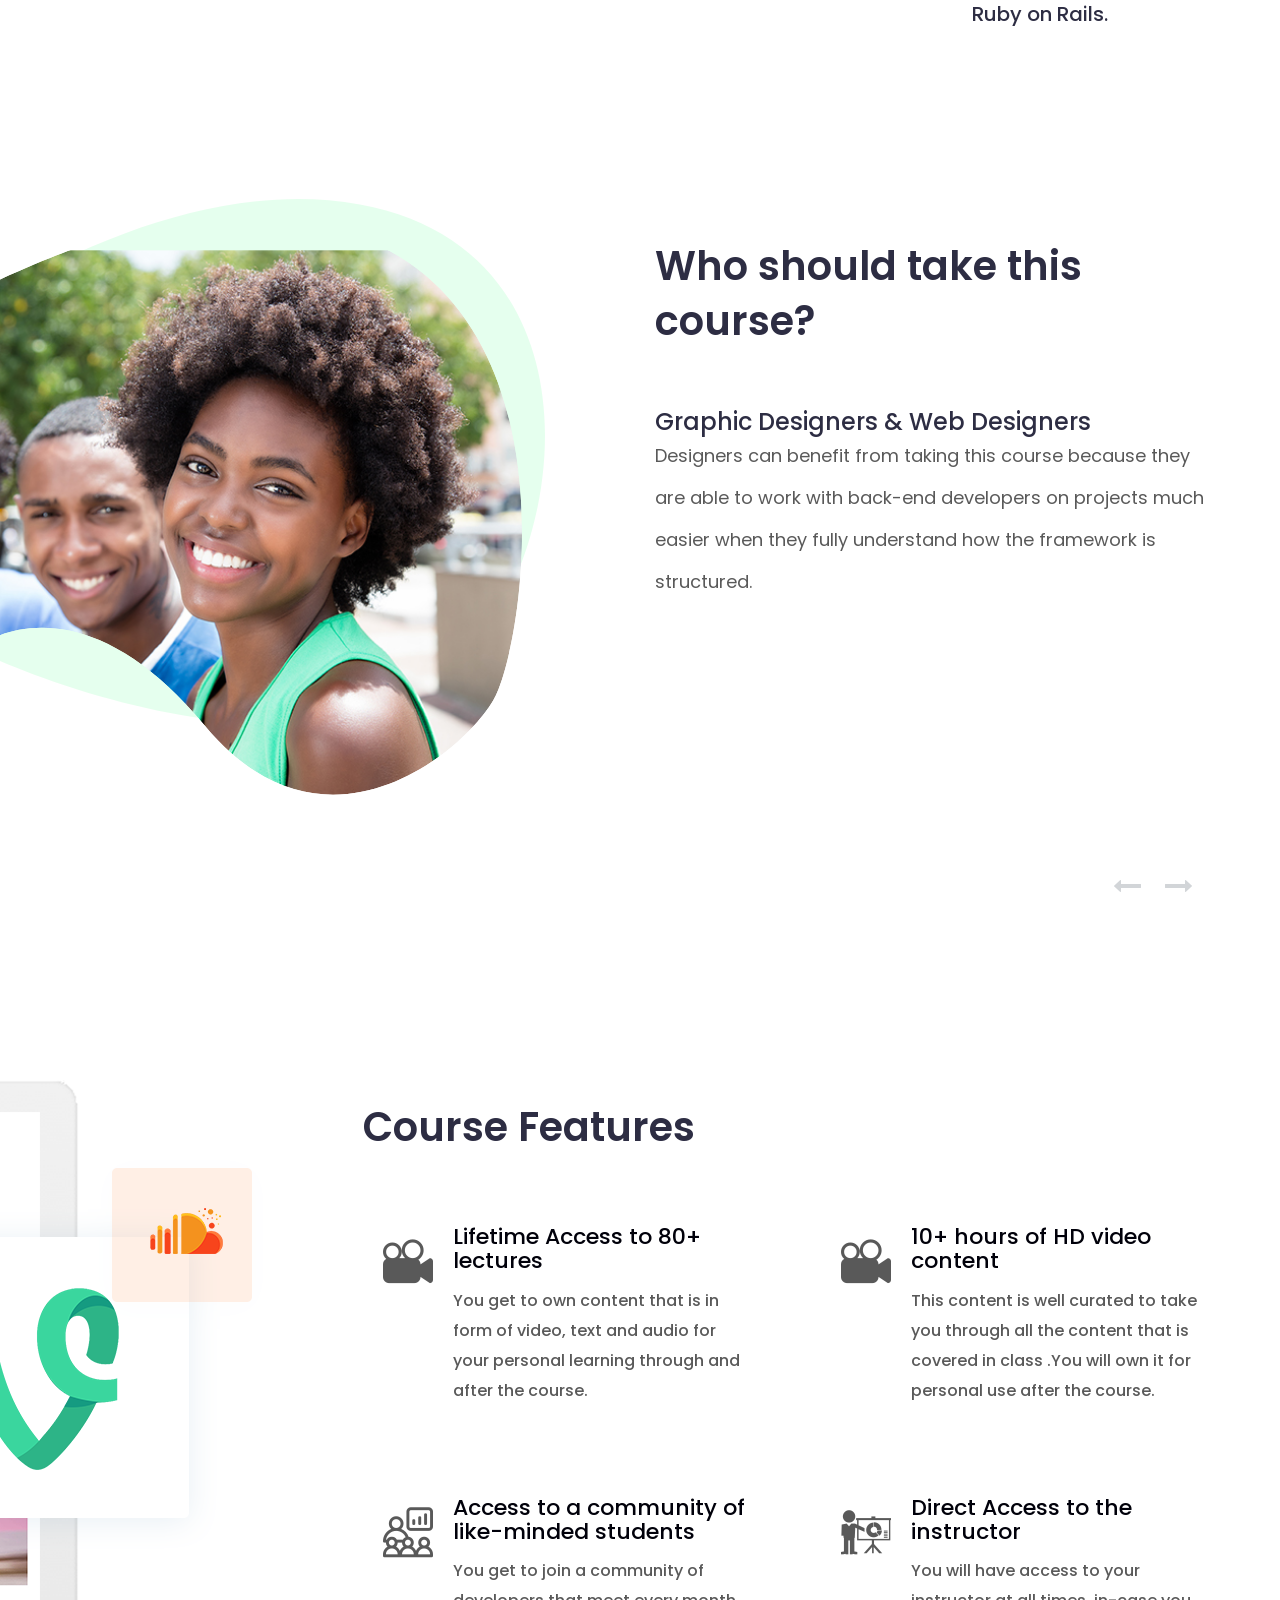
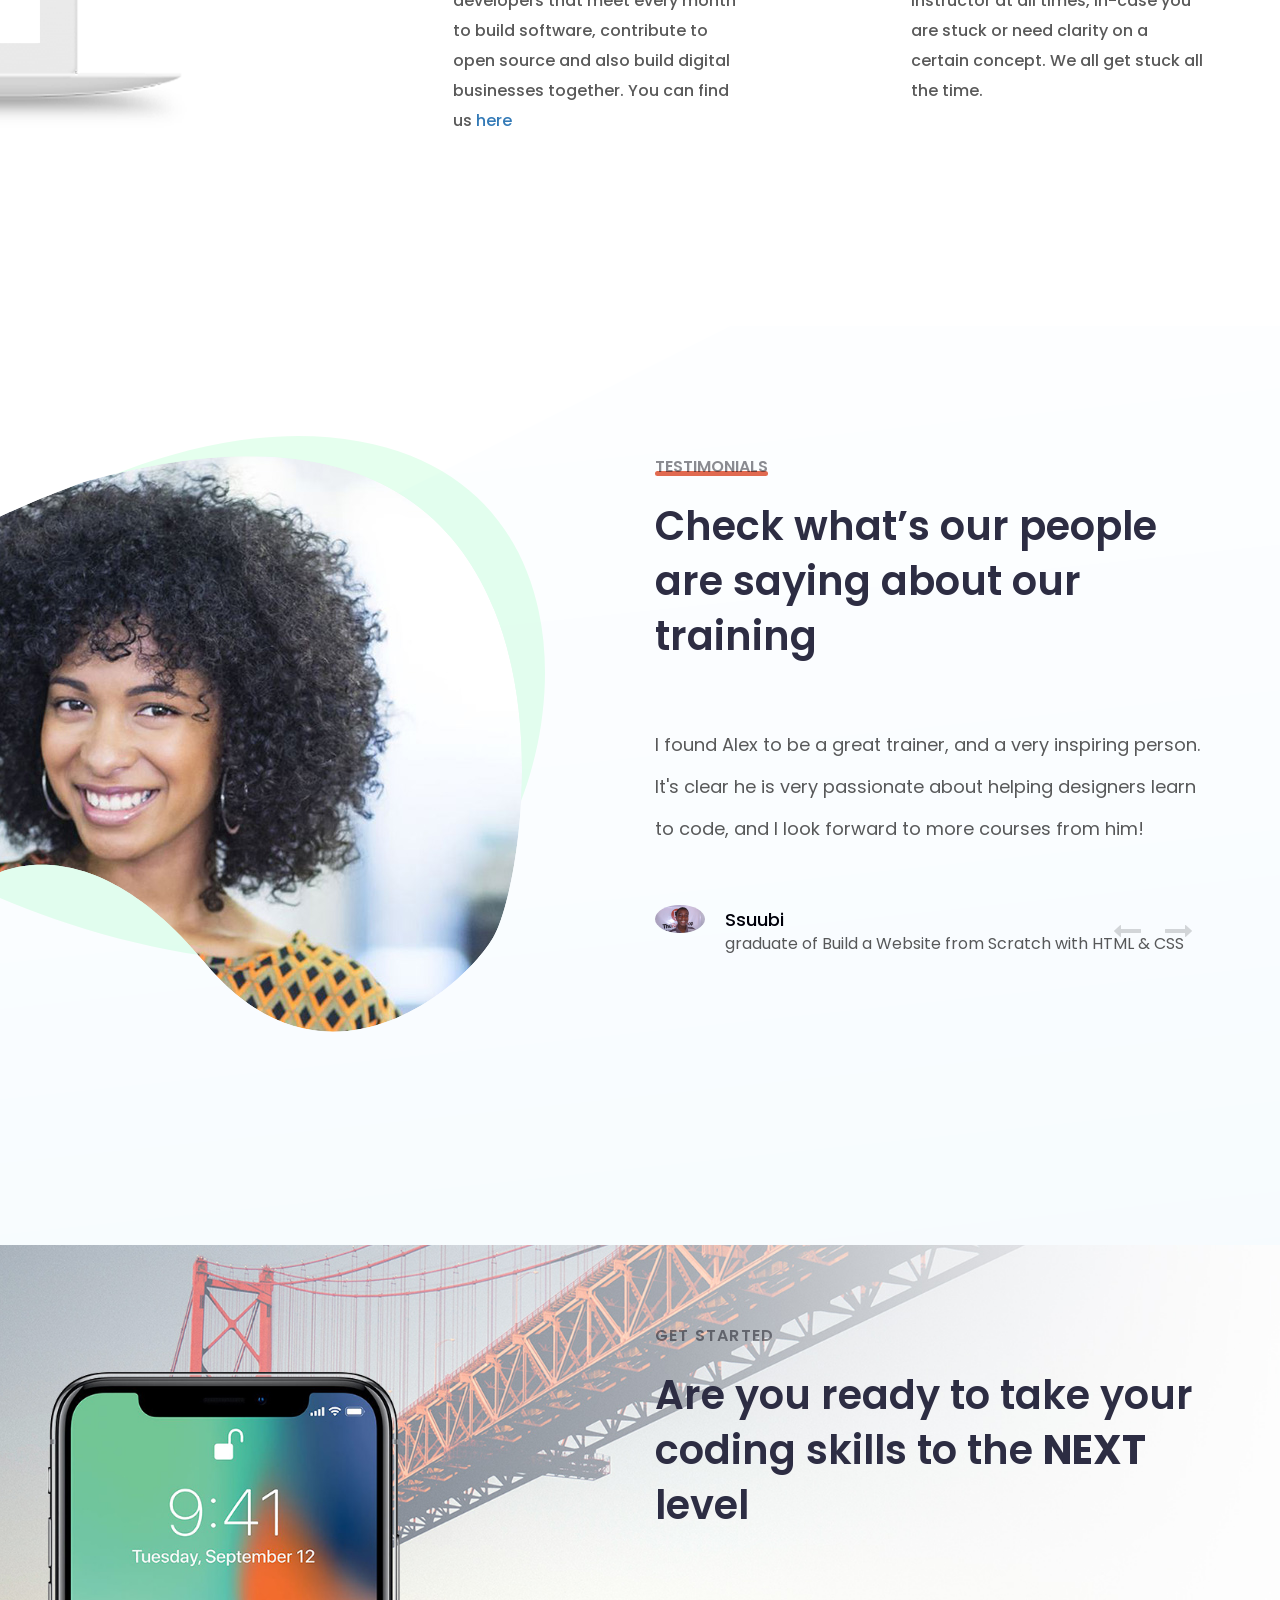
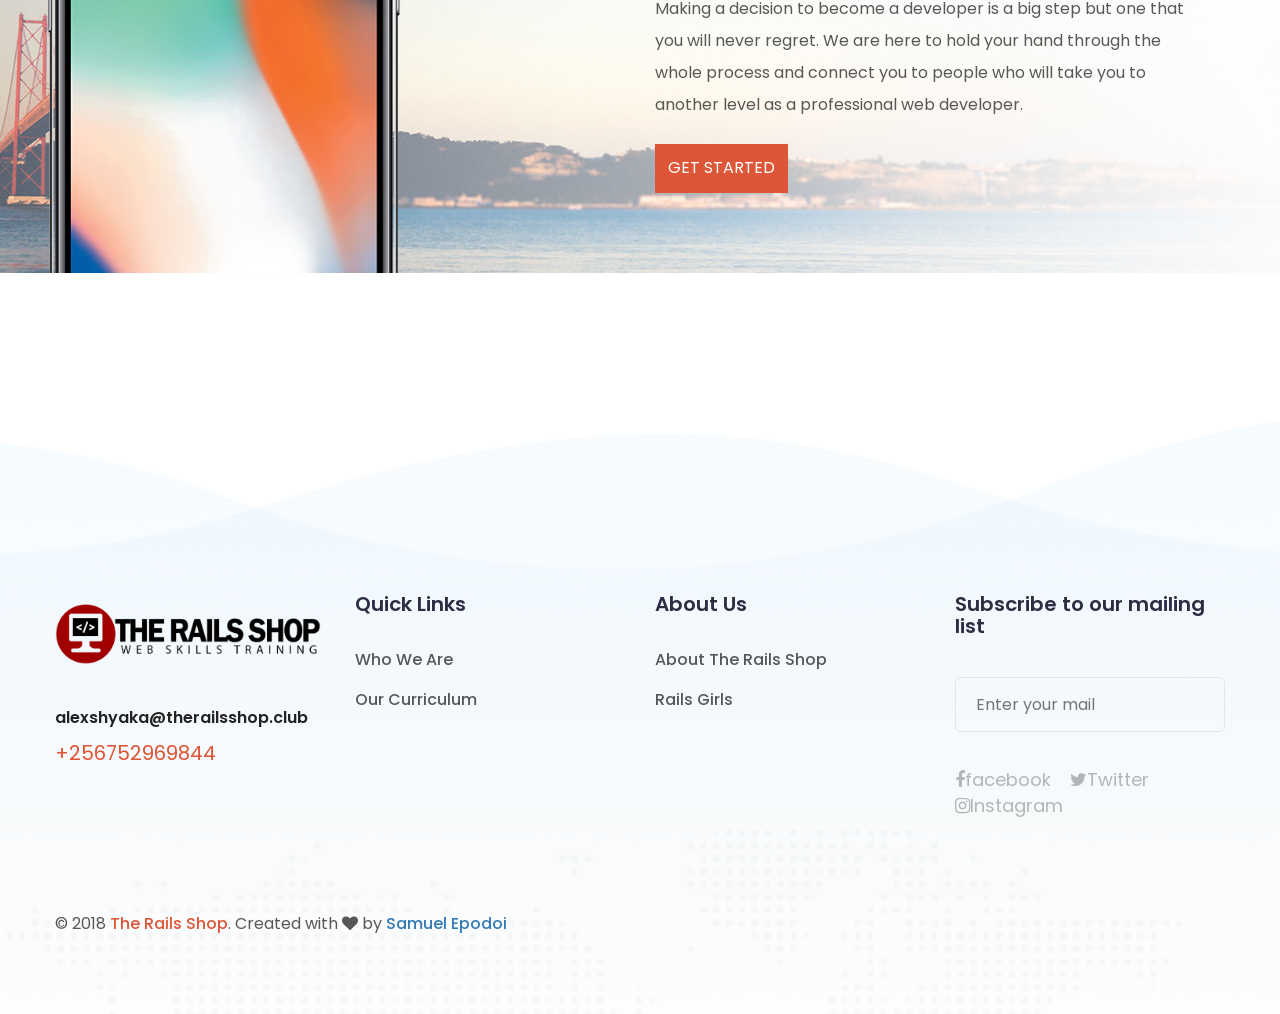
==== commit 41879b64: "Initial Commit" ====
--- a/index.html
+++ b/index.html
@@ -81,7 +81,7 @@
 									<li class="dropdown-holder menu-list"><a href="OurCurriculum.html" class="tran3s">Our Curriculum</a>
 
 									</li>
-									<li class="dropdown-holder menu-list"><a href="OurCurriculum.html" class="tran3s">Events</a>
+									<li class="dropdown-holder menu-list"><a href="Events.html" class="tran3s">Events</a>
 
 									</li>
 
@@ -89,7 +89,7 @@
 
 									</li>
 									<li class="menu-list"><a href="contact.html" class="tran3s">Contact Us</a></li>
-									<li class="login-button"><a href="blog-v2.html">Blog</a></li>
+									<li class="login-button"><a href="blog.html">Blog</a></li>
 								</ul>
 						   </div><!-- /.navbar-collapse -->
 						</nav> <!-- /.theme-main-menu -->
@@ -155,14 +155,14 @@
 
 							<h1 class="wow fadeInUp animated" data-wow-delay="0.2s"><span>Rails girls / kids</span><br><span>coding event</span><br><span>April 27th - 28th</span><br><span> </span></h1>
 
-							<a href="course-2-column.html" class="tran3s hvr-trim wow fadeInUp animated p-bg-color button-one" data-wow-delay="0.3s">Register Now</a>
+							<a href="https://docs.google.com/forms/d/e/1FAIpQLSf6wsECpyJ90qjS91buFGd52v3rDmBYcQ1rmY8u1COuEOU3gw/viewform?c=0&w=1" target="_blank" class="tran3s hvr-trim wow fadeInUp animated p-bg-color button-one" data-wow-delay="0.3s">Read More</a>
 							<div class="wow fadeInRight animated image-shape-one" data-wow-delay="0.33s">
 								<svg  version="1.1" class="Layer_1" xmlns="http://www.w3.org/2000/svg" xmlns:xlink="http://www.w3.org/1999/xlink" width="778" height="576">
 									<clipPath class="clip1">
 										<use xlink:href="#shape-one" />
 									</clipPath>
 									<g clip-path="url(#shape-one)">
-										<image width="778" height="576" href="images/blog/20.jpg" class="banner-img-one">
+										<image width="778" height="576" href="images/3.jpg" class="banner-img-one">
 										</image>
 									</g>
 								</svg>
@@ -376,7 +376,7 @@
 									<div class="wrapper">
 										<p>I found Alex to be a great trainer, and a very inspiring person. It's clear he is very passionate about helping designers learn to code, and I look forward to more courses from him! </p>
 										<div class="name clearfix">
-											<img src="images/home/3.jpg" alt="">
+											<img src="images/ssuubi.jpg" alt="">
 											<h5>Ssuubi</h5>
 											<span>graduate of Build a Website from Scratch with HTML &amp; CSS</span>
 										</div>
@@ -386,7 +386,7 @@
 									<div class="wrapper">
 										<p>Alex is amazing and I honestly think he's the best tutor of all the courses I have taken before. Will definitely be following him in the future. </p>
 										<div class="name clearfix">
-											<img src="images/home/4.jpg" alt="">
+											<img src="images/jesse.png" alt="">
 											<h5>Jesse</h5>
 											<span>graduate of Bootstrap &amp; Ruby on Rails framework</span>
 										</div>
@@ -438,28 +438,24 @@
 						<div class="col-md-3 col-sm-6 col-xs-12">
 							<div class="footer-logo">
 								<a href="index.html"><img src="images/logo/logo.png" alt="Logo"></a>
-								<h5><a href="#" class="tran3s">info@therailsshop.club</a></h5>
+								<h5><a href="#" class="tran3s">alexshyaka@therailsshop.club</a></h5>
 								<h6 class="p-color">+256752969844</h6>
 							</div>
 						</div>
 						<div class="col-md-3 col-sm-6 col-xs-12 footer-list">
 							<h4>Quick Links</h4>
 							<ul>
-								<li><a href="#" class="tran3s">How it Works</a></li>
-								<li><a href="#" class="tran3s">Guarantee</a></li>
-								<li><a href="#" class="tran3s">Security</a></li>
-								<li><a href="#" class="tran3s">Report Bug</a></li>
-								<li><a href="#" class="tran3s">Pricing</a></li>
+								<li><a href="about-us.html" class="tran3s">Who We Are</a></li>
+								<li><a href="OurCurriculum" class="tran3s">Our Curriculum</a></li>
+								
 							</ul>
 						</div>
 						<div class="col-md-3 col-sm-6 col-xs-12 footer-list">
 							<h4>About Us</h4>
 							<ul>
-								<li><a href="#" class="tran3s">About Singleton</a></li>
-								<li><a href="#" class="tran3s">Jobs</a></li>
-								<li><a href="#" class="tran3s">Team</a></li>
-								<li><a href="#" class="tran3s">Testimonials</a></li>
-								<li><a href="#" class="tran3s">Blog</a></li>
+								<li><a href="about-us.html" class="tran3s">About The Rails Shop</a></li>
+								<li><a href="http://railsgirls.com/uganda.html" class="tran3s">Rails Girls</a></li>
+								
 							</ul>
 						</div>
 						<div class="col-md-3 col-sm-6 col-xs-12 footer-subscribe">
@@ -468,20 +464,16 @@
 								<input type="text" placeholder="Enter your mail">
 							</form>
 							<ul>
-								<li><a href="#" class="tran3s"><i class="fa fa-facebook" aria-hidden="true"></i>facebook</a></li>
-								<li><a href="#" class="tran3s"><i class="fa fa-twitter" aria-hidden="true"></i>Twitter</a></li>
-								<li><a href="#" class="tran3s"><i class="fa fa-instagram" aria-hidden="true"></i>Instagram</a></li>
+								<li><a href="https://www.facebook.com/TheRailsShop/" class="tran3s"><i class="fa fa-facebook" aria-hidden="true"></i>facebook</a></li>
+								<li><a href="https://twitter.com/therailsshop" class="tran3s"><i class="fa fa-twitter" aria-hidden="true"></i>Twitter</a></li>
+								<li><a href="https://www.instagram.com/therailsshop/" class="tran3s"><i class="fa fa-instagram" aria-hidden="true"></i>Instagram</a></li>
 								
 							</ul>
 						</div>
 					</div> <!-- /.row -->
 
 					<div class="bottom-footer clearfix">
-						<ul class="float-right">
-							<li><h3><span class="timer p-color" data-from="0" data-to="213" data-speed="5000" data-refresh-interval="50">0</span> Students</h3></li>
-							<li><h3><span class="timer p-color" data-from="0" data-to="20" data-speed="5000" data-refresh-interval="50">0</span> Tutors</h3></li>
-							<li><h3><span class="timer p-color" data-from="0" data-to="1110" data-speed="5000" data-refresh-interval="50">0</span> Shops</h3></li>
-						</ul>
+						
 						<p class="float-left">&copy; 2018 <a href="#" class="tran3s p-color">The Rails Shop</a>. Created with <i class="fa fa-heart"></i> by <a href="http://www.samhez.com"  target="_blank">Samuel Epodoi</a></p>
 					</div>
 				</div> <!-- /.container -->
@@ -496,13 +488,13 @@
 					    <div class="modal-body">
 					        <h3>ARE YOU READY TO TAKE YOUR CODING SKILLS TO THE NEXT LEVEL?</h3>
 
-					        <form action="#">
-					        	<h6><span>or</span></h6>
+					        <form action="sendmail.html" method="POST">
+					        	
 					        	<div class="wrapper">
-					        		<input type="text" placeholder="Name">
-					        		<input type="text" placeholder="Your Whats App Number">
-
-									<button class="p-bg-color hvr-trim-two">Lets get started</button>
+					        		<input type="text" name="user_name" placeholder="Name" required>
+					        		<input type="text" name="w_number" placeholder="Your Whats App Number" required>
+
+									<button type="sumbit" name="submit_cs" class="p-bg-color hvr-trim-two">Lets get started</button>
 					        	</div>
 					        </form>
 					    </div> <!-- /.modal-body -->
@@ -569,4 +561,4 @@
 	</body>
 
 
-</html>
+</html>
--- a/css/style.css
+++ b/css/style.css
@@ -1,4 +1,3 @@
-
 /**
 * Importing necessary  Styles.
 **/
@@ -1090,7 +1089,7 @@
 }
 .testimonial-section .main-container .item .wrapper .name img {
   width: 50px;
-  height: 50px;
+  height: auto;
   border-radius: 50%;
   position: absolute;
   top:0;
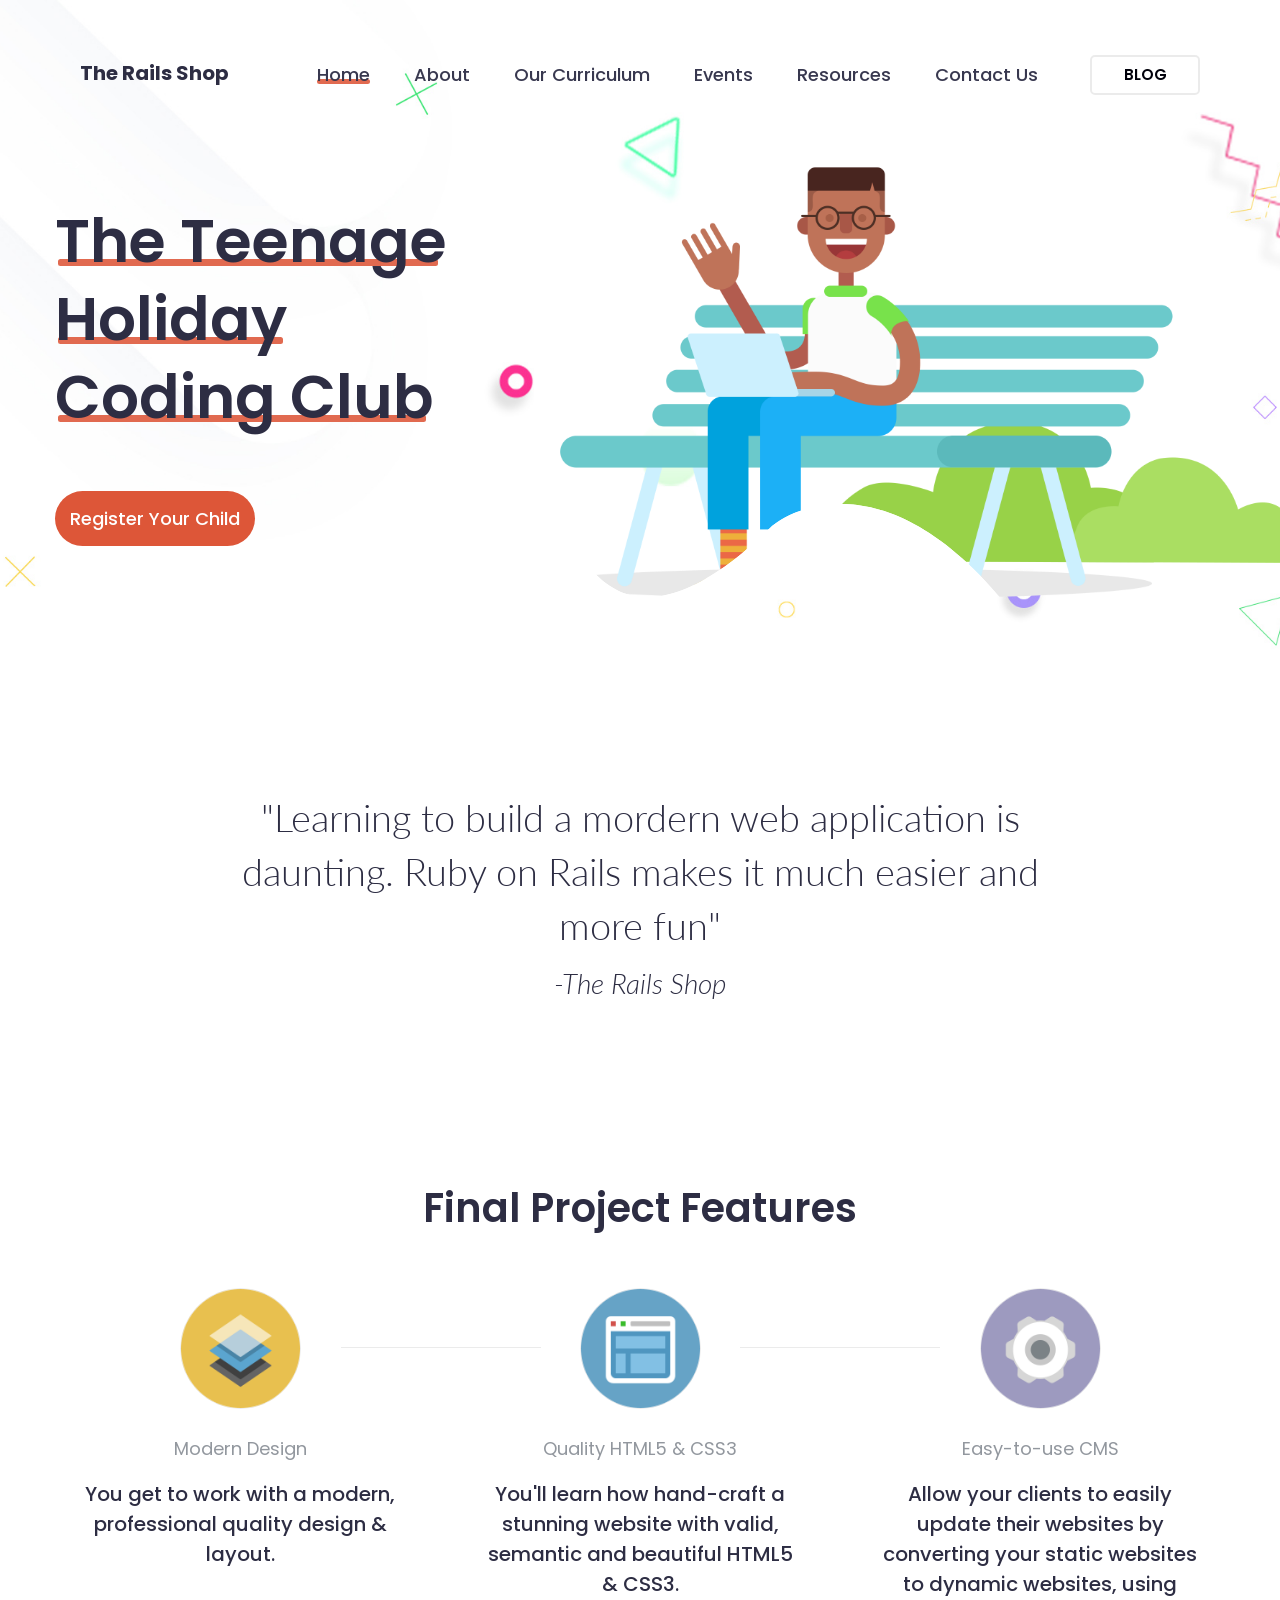
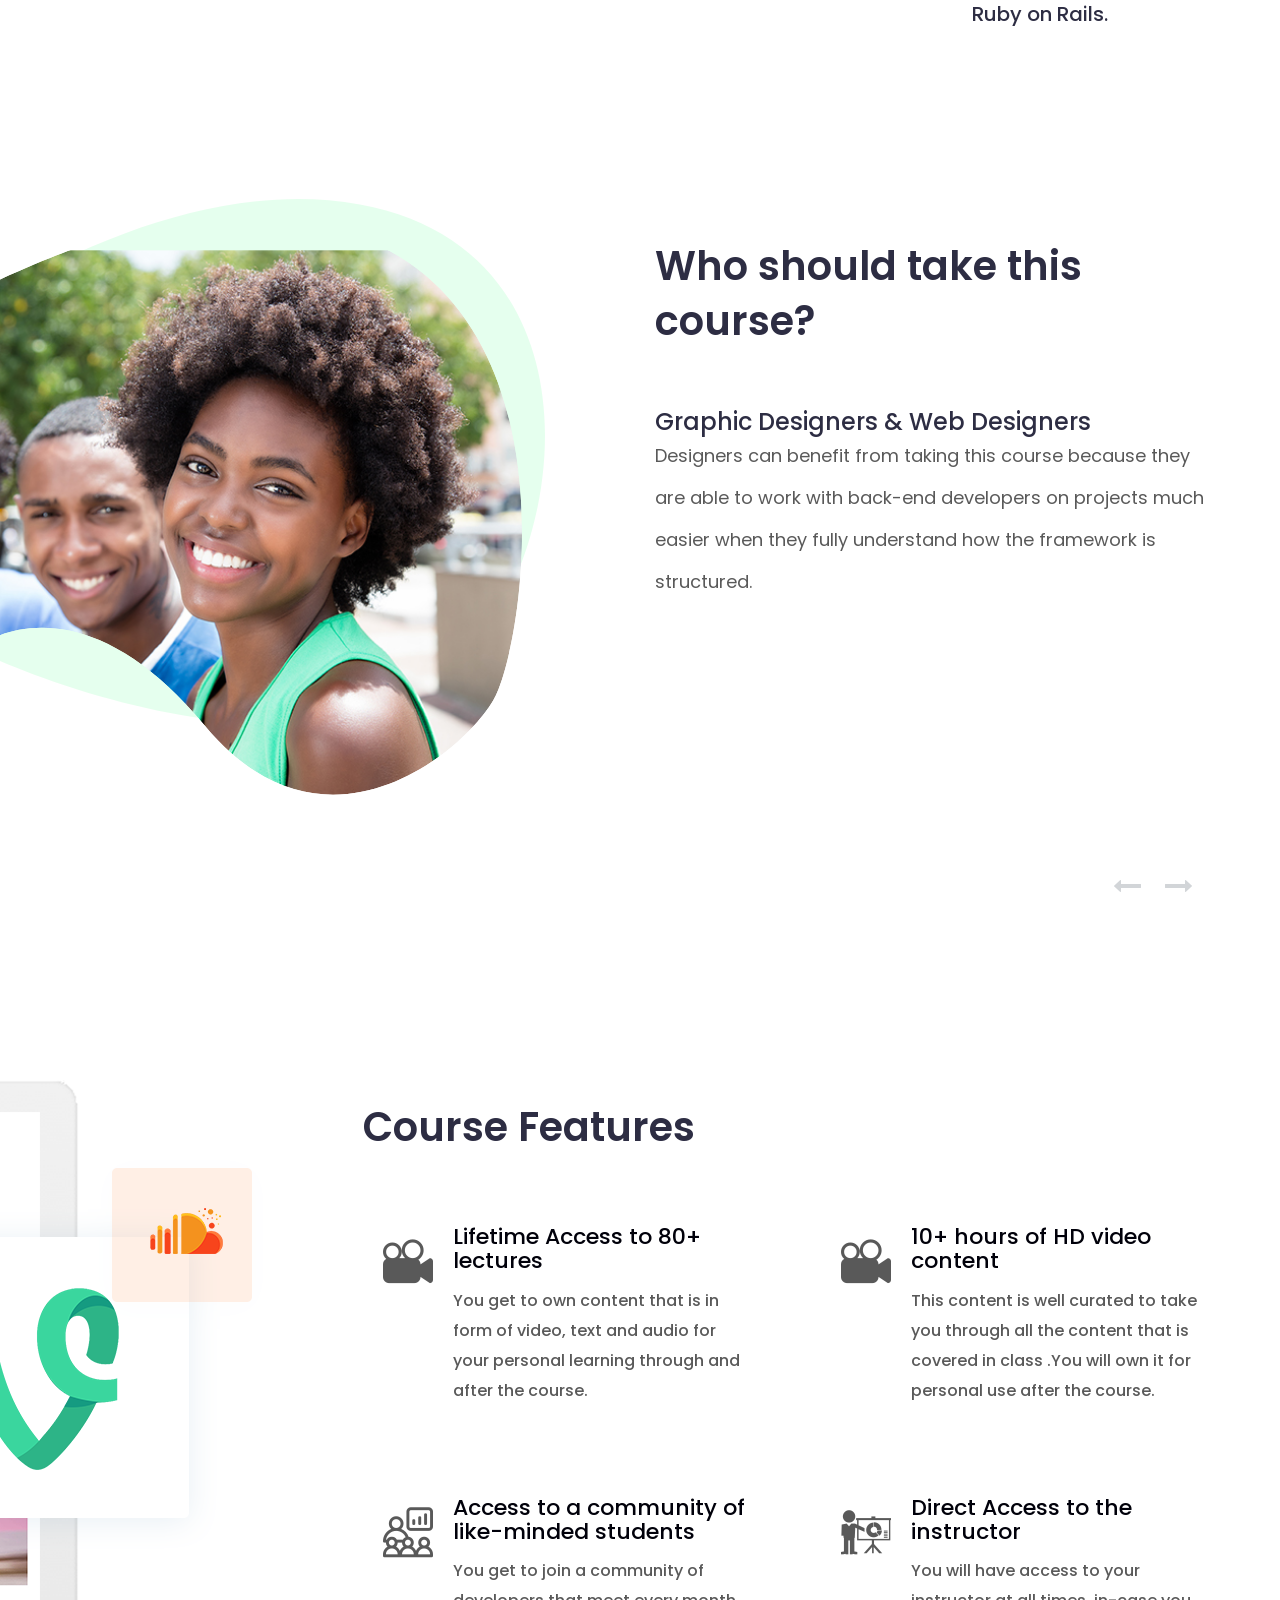
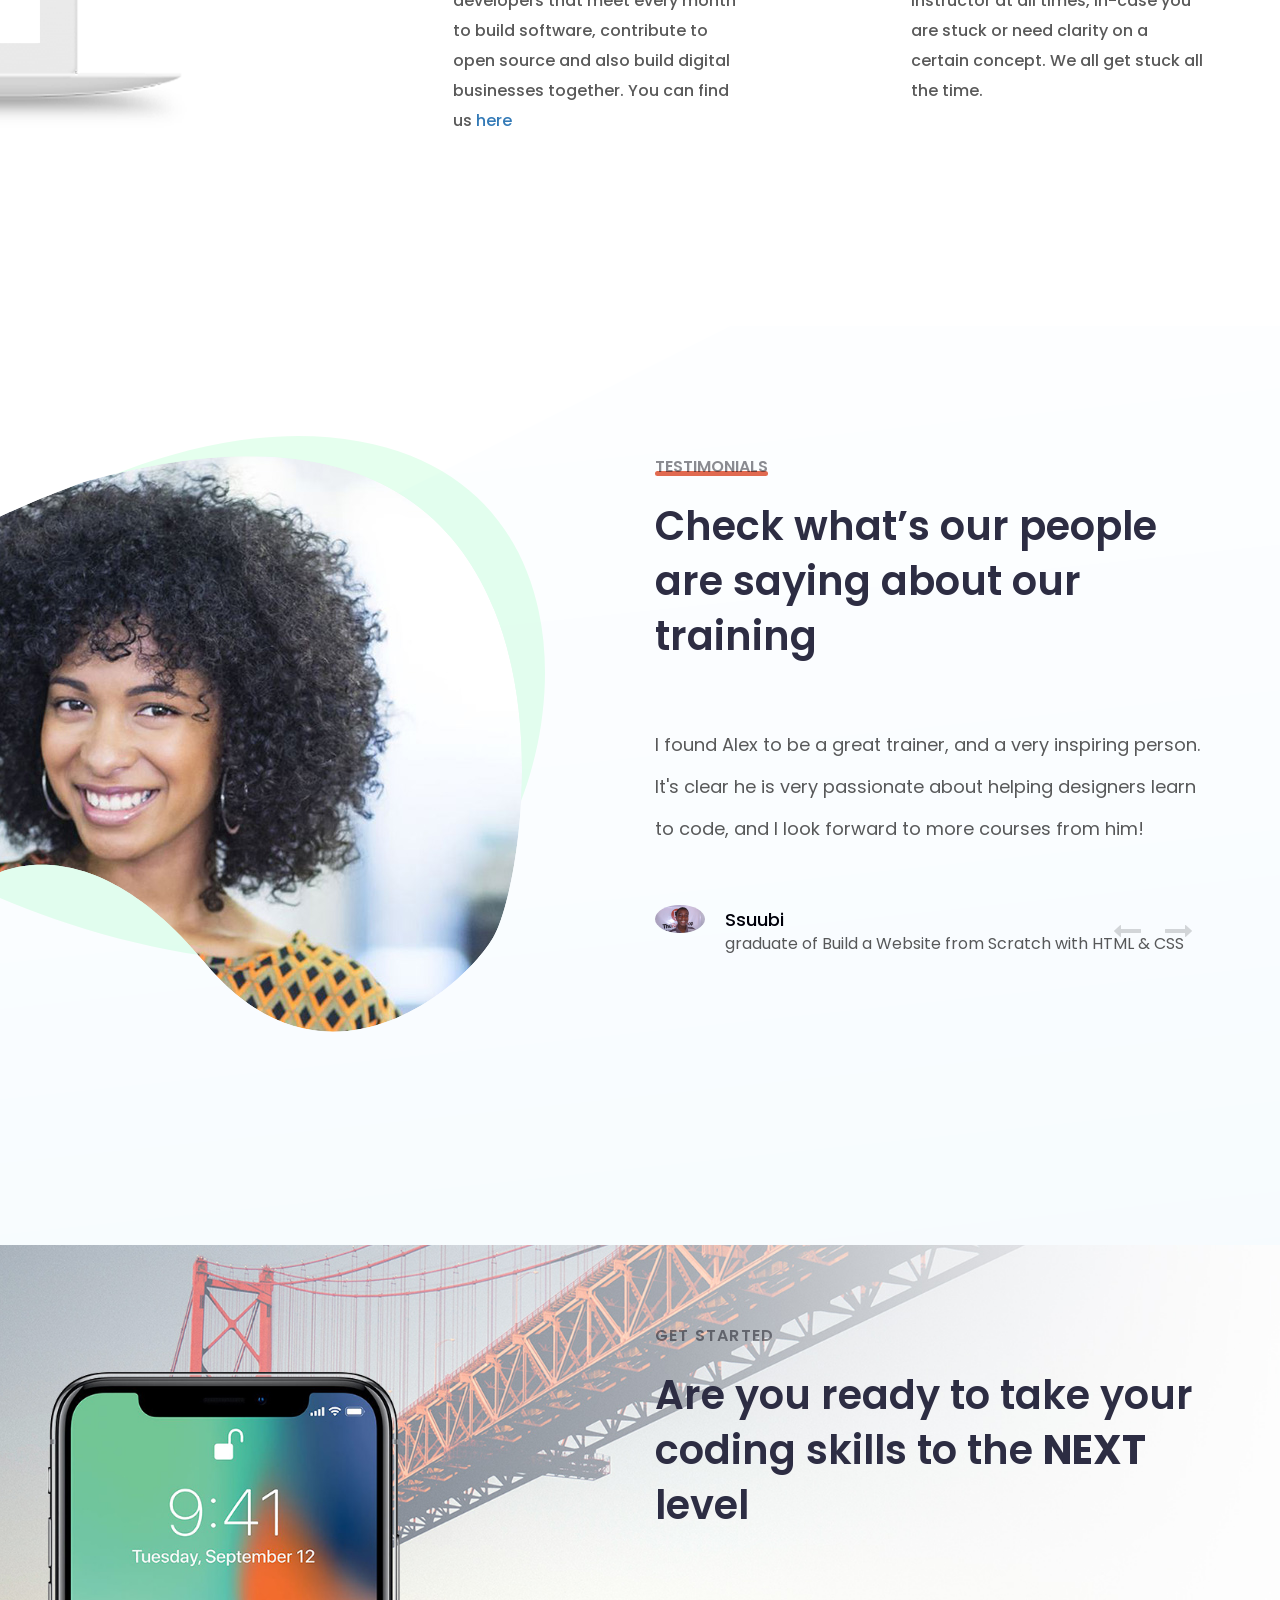
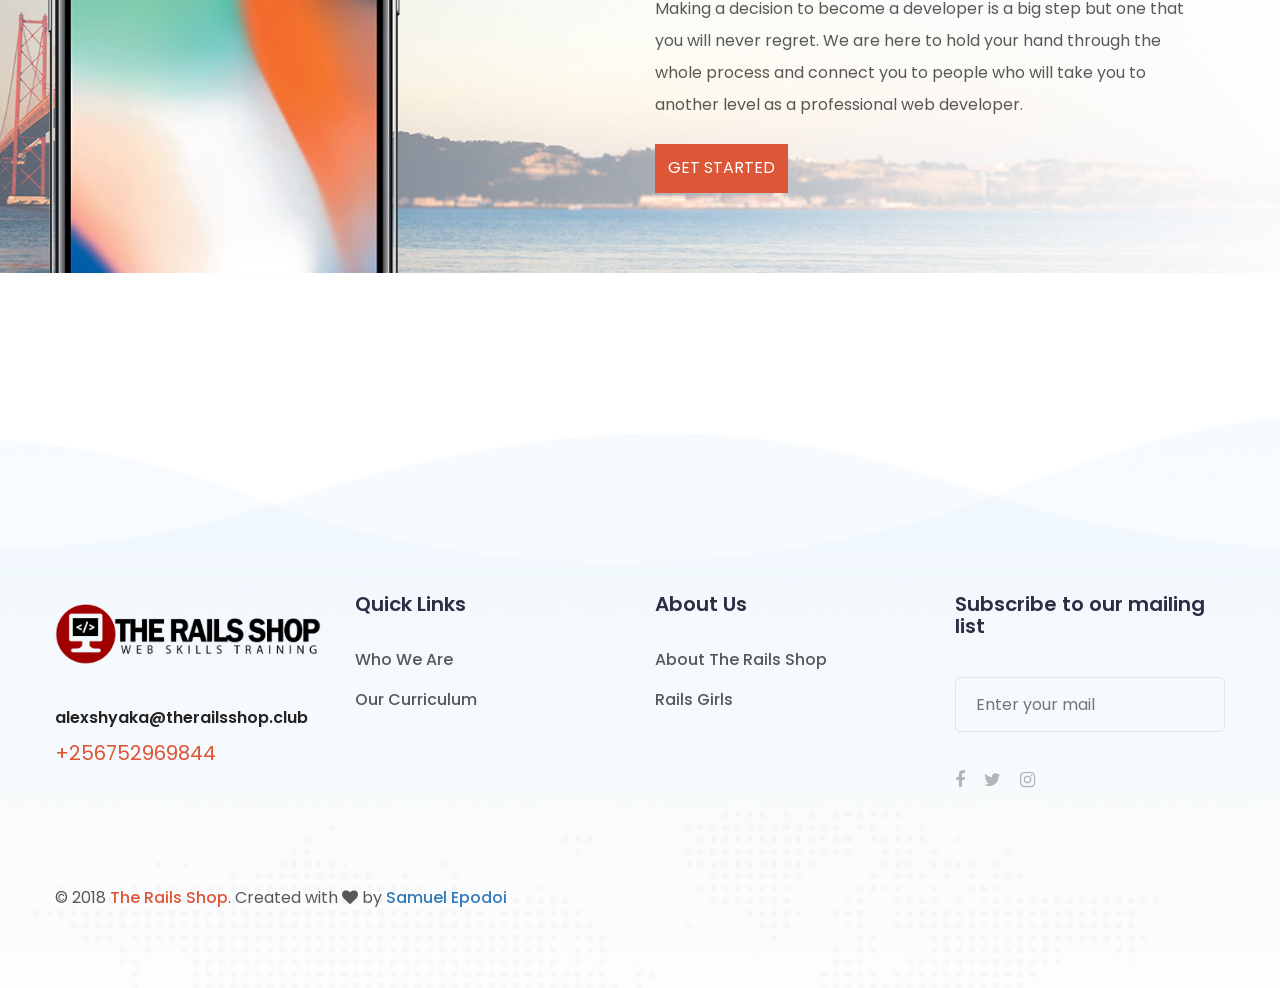
==== commit 0cd6853d: "Removed the words on the social media handles." ====
--- a/index.html
+++ b/index.html
@@ -464,9 +464,9 @@
 								<input type="text" placeholder="Enter your mail">
 							</form>
 							<ul>
-								<li><a href="https://www.facebook.com/TheRailsShop/" class="tran3s"><i class="fa fa-facebook" aria-hidden="true"></i>facebook</a></li>
-								<li><a href="https://twitter.com/therailsshop" class="tran3s"><i class="fa fa-twitter" aria-hidden="true"></i>Twitter</a></li>
-								<li><a href="https://www.instagram.com/therailsshop/" class="tran3s"><i class="fa fa-instagram" aria-hidden="true"></i>Instagram</a></li>
+								<li><a href="https://www.facebook.com/TheRailsShop/" class="tran3s"><i class="fa fa-facebook" aria-hidden="true"></i></a></li>
+								<li><a href="https://twitter.com/therailsshop" class="tran3s"><i class="fa fa-twitter" aria-hidden="true"></i></a></li>
+								<li><a href="https://www.instagram.com/therailsshop/" class="tran3s"><i class="fa fa-instagram" aria-hidden="true"></i></a></li>
 								
 							</ul>
 						</div>
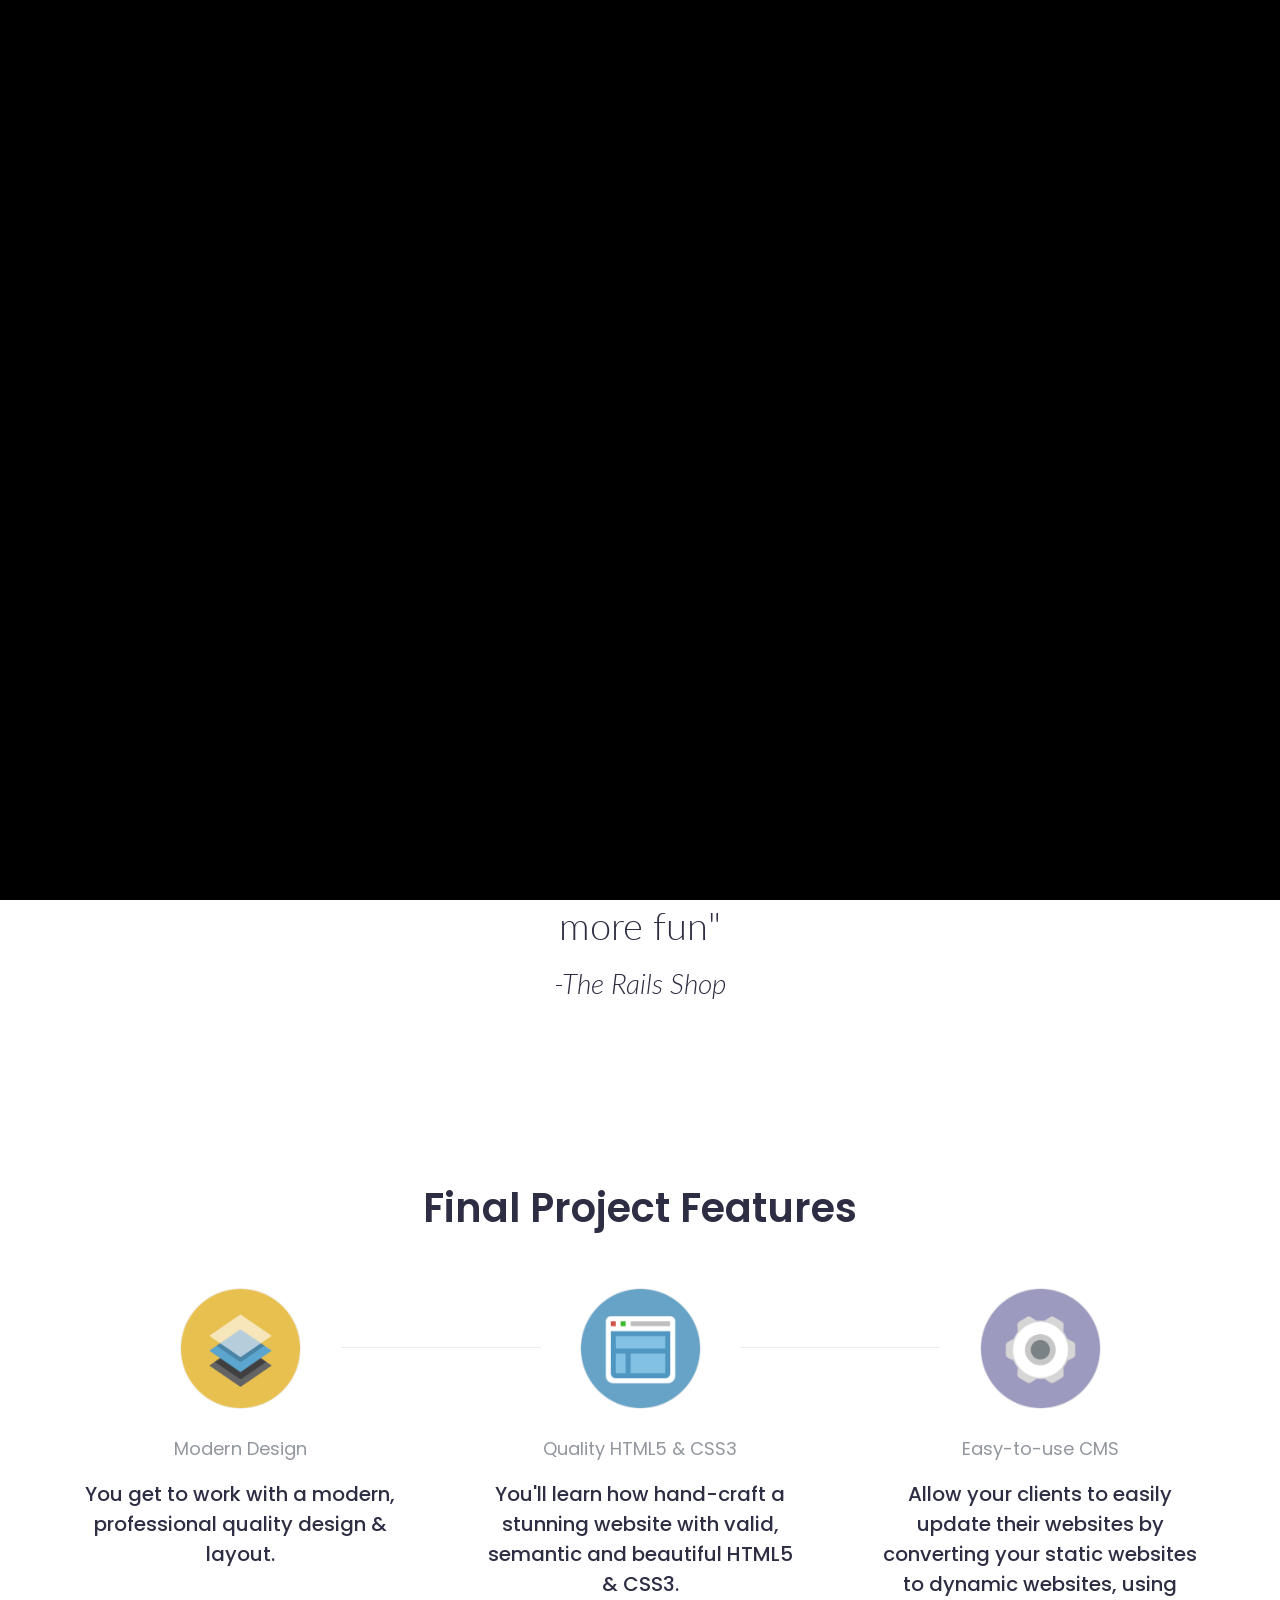
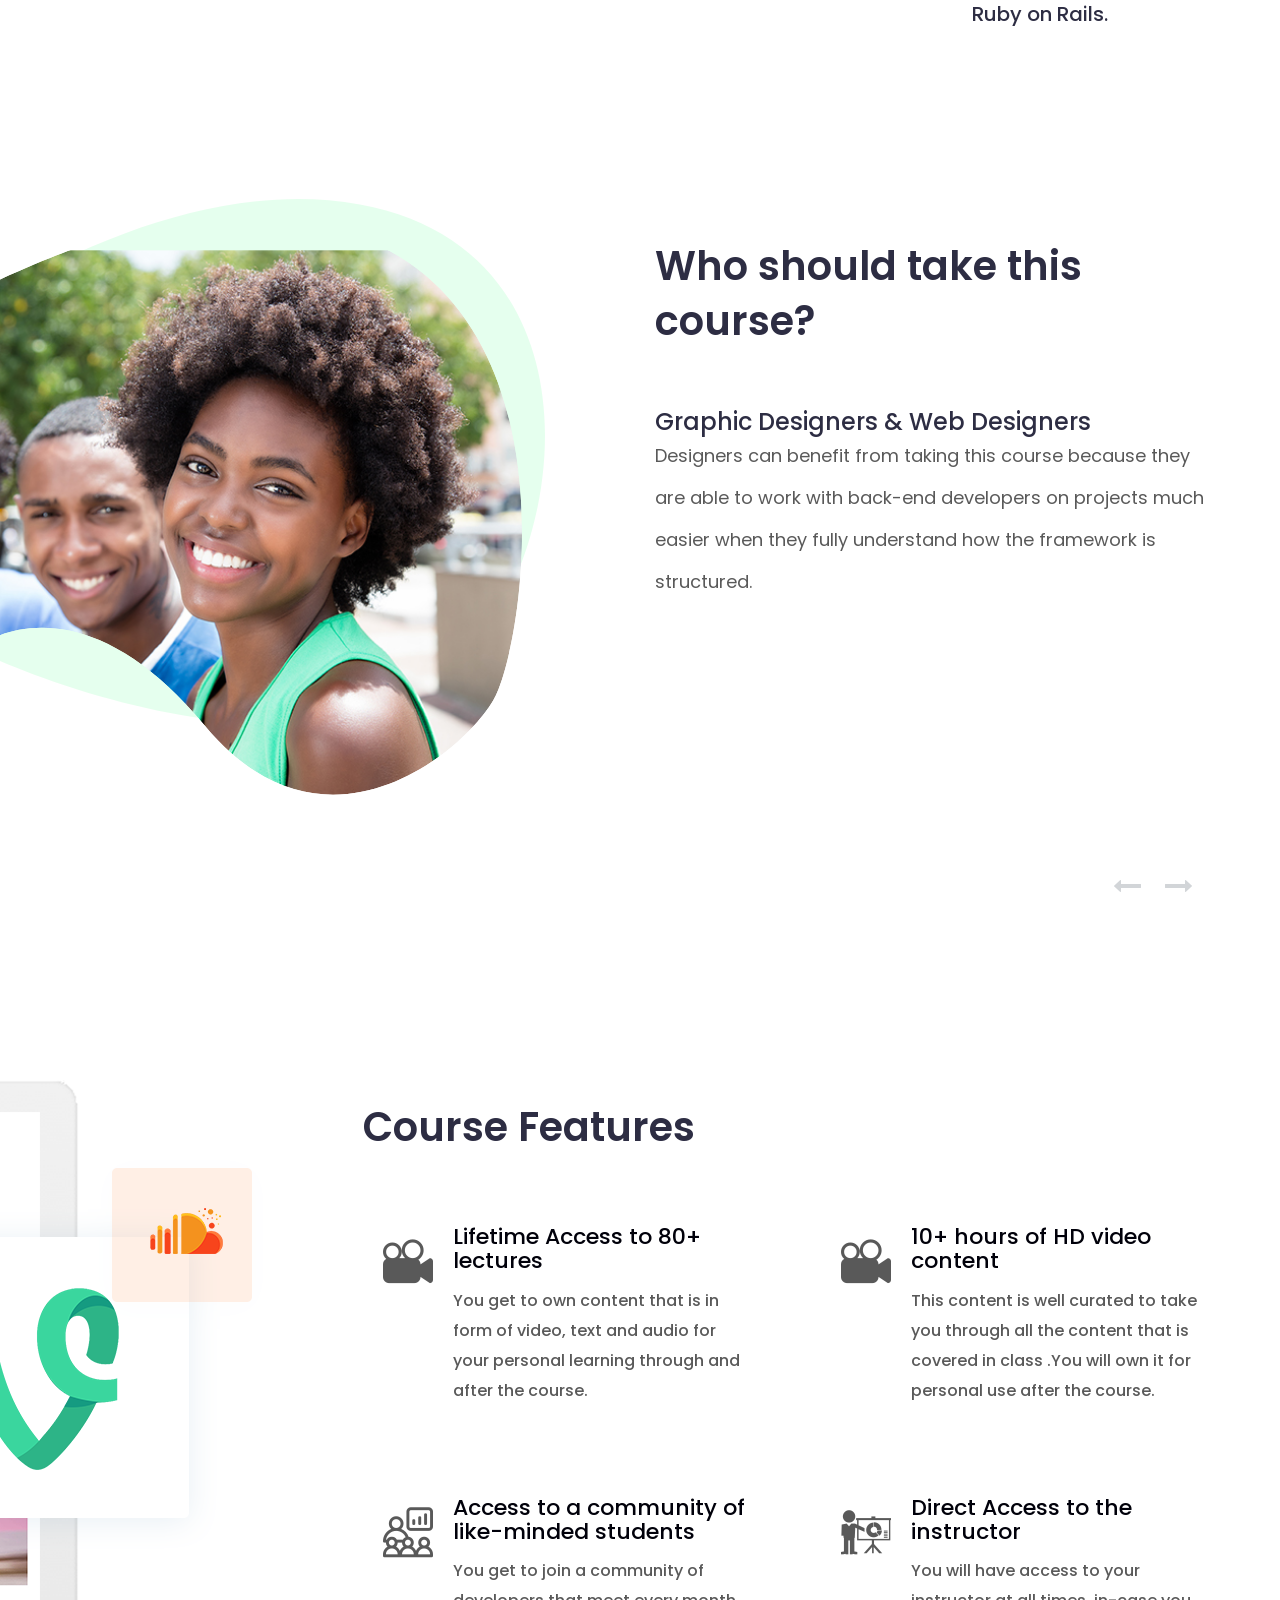
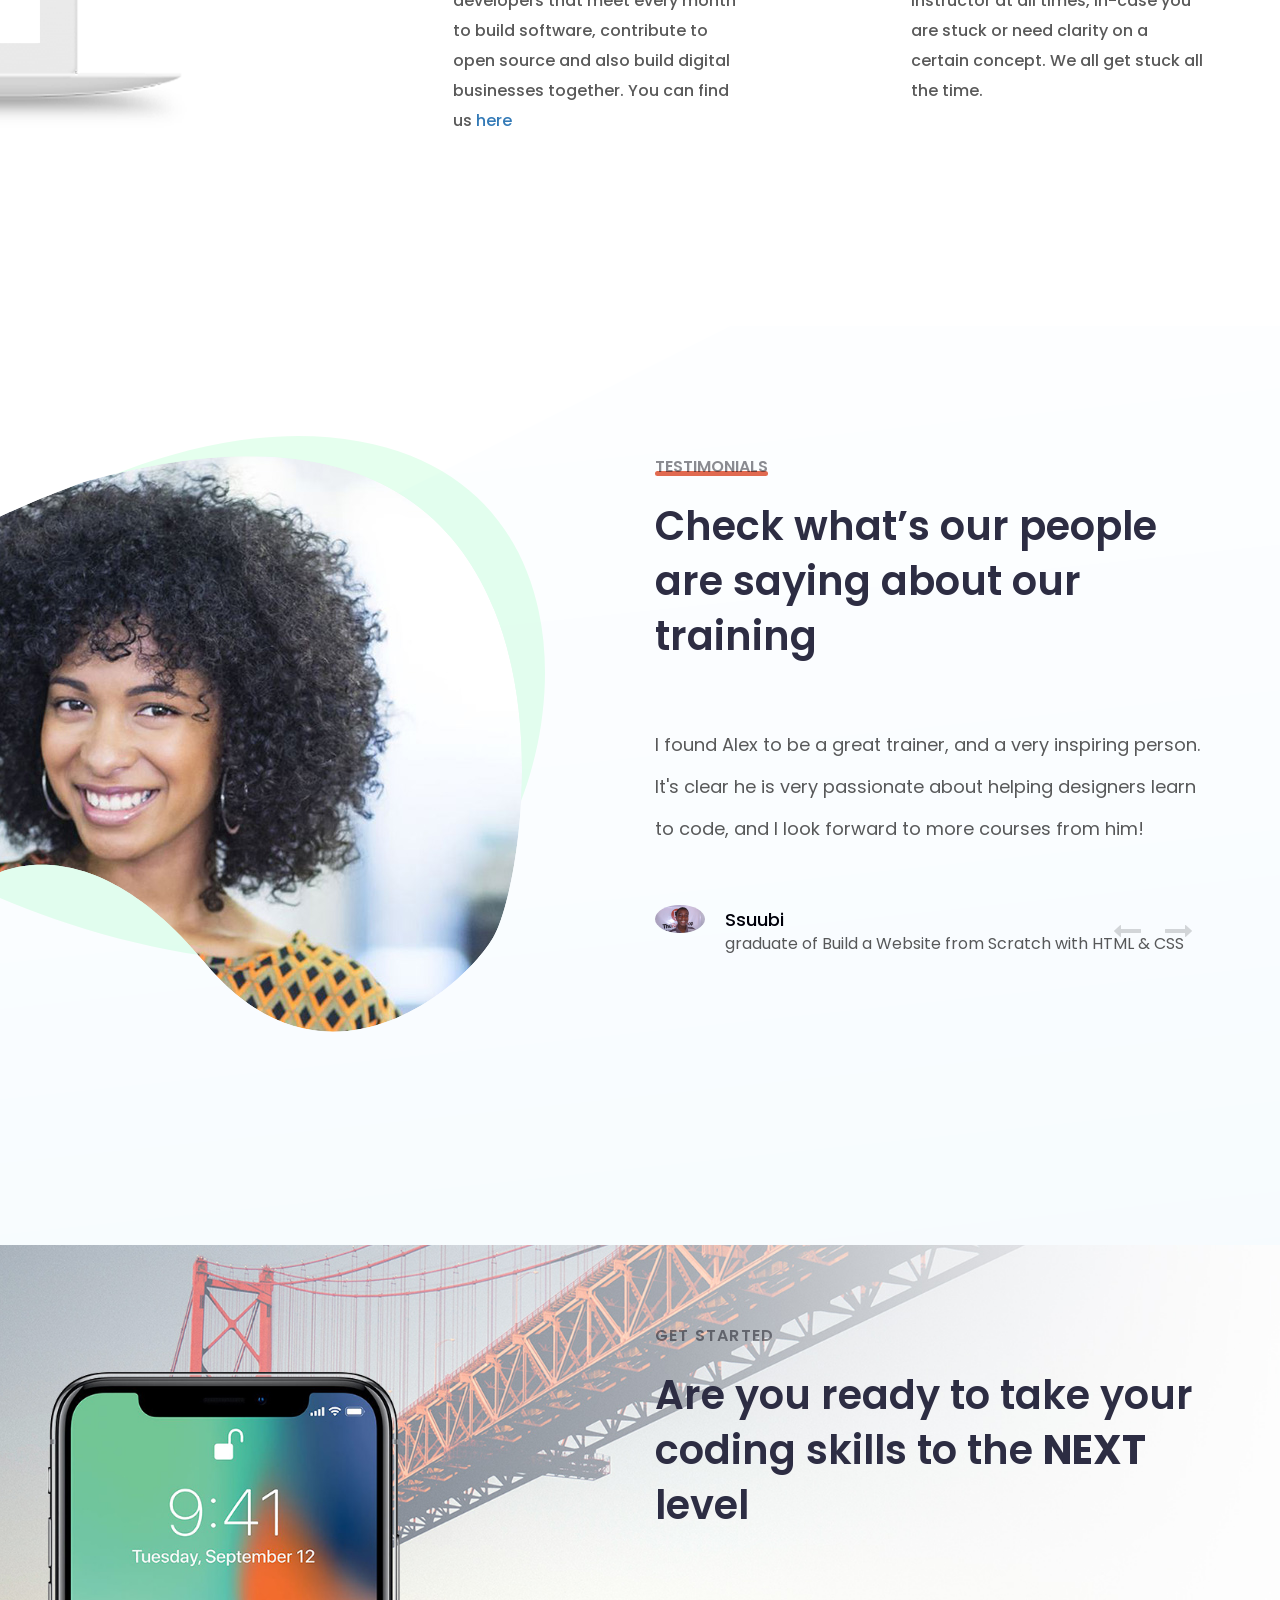
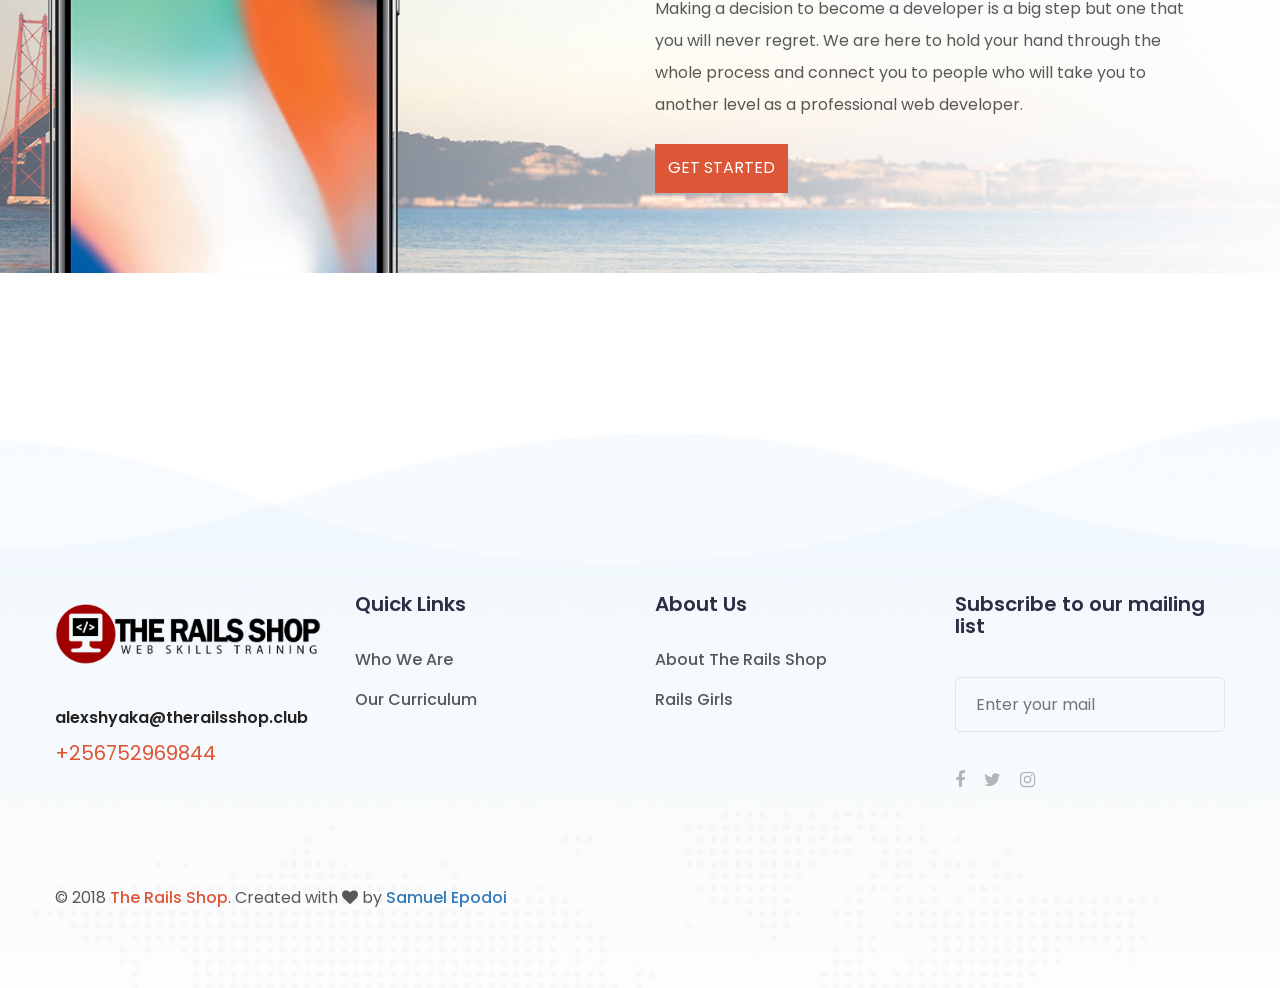
==== commit 2871b838: "Integrated font-awesome" ====
--- a/index.html
+++ b/index.html
@@ -26,6 +26,9 @@
 
 <link rel="stylesheet" type="text/css" href="https://maxcdn.bootstrapcdn.com/font-awesome/4.7.0/css/font-awesome.min.css">
 
+		<!-- Font Awesome -->
+		<link rel="stylesheet" type="text/css" href="https://stackpath.bootstrapcdn.com/font-awesome/4.7.0/css/font-awesome.min.css">
+		
 
 
 
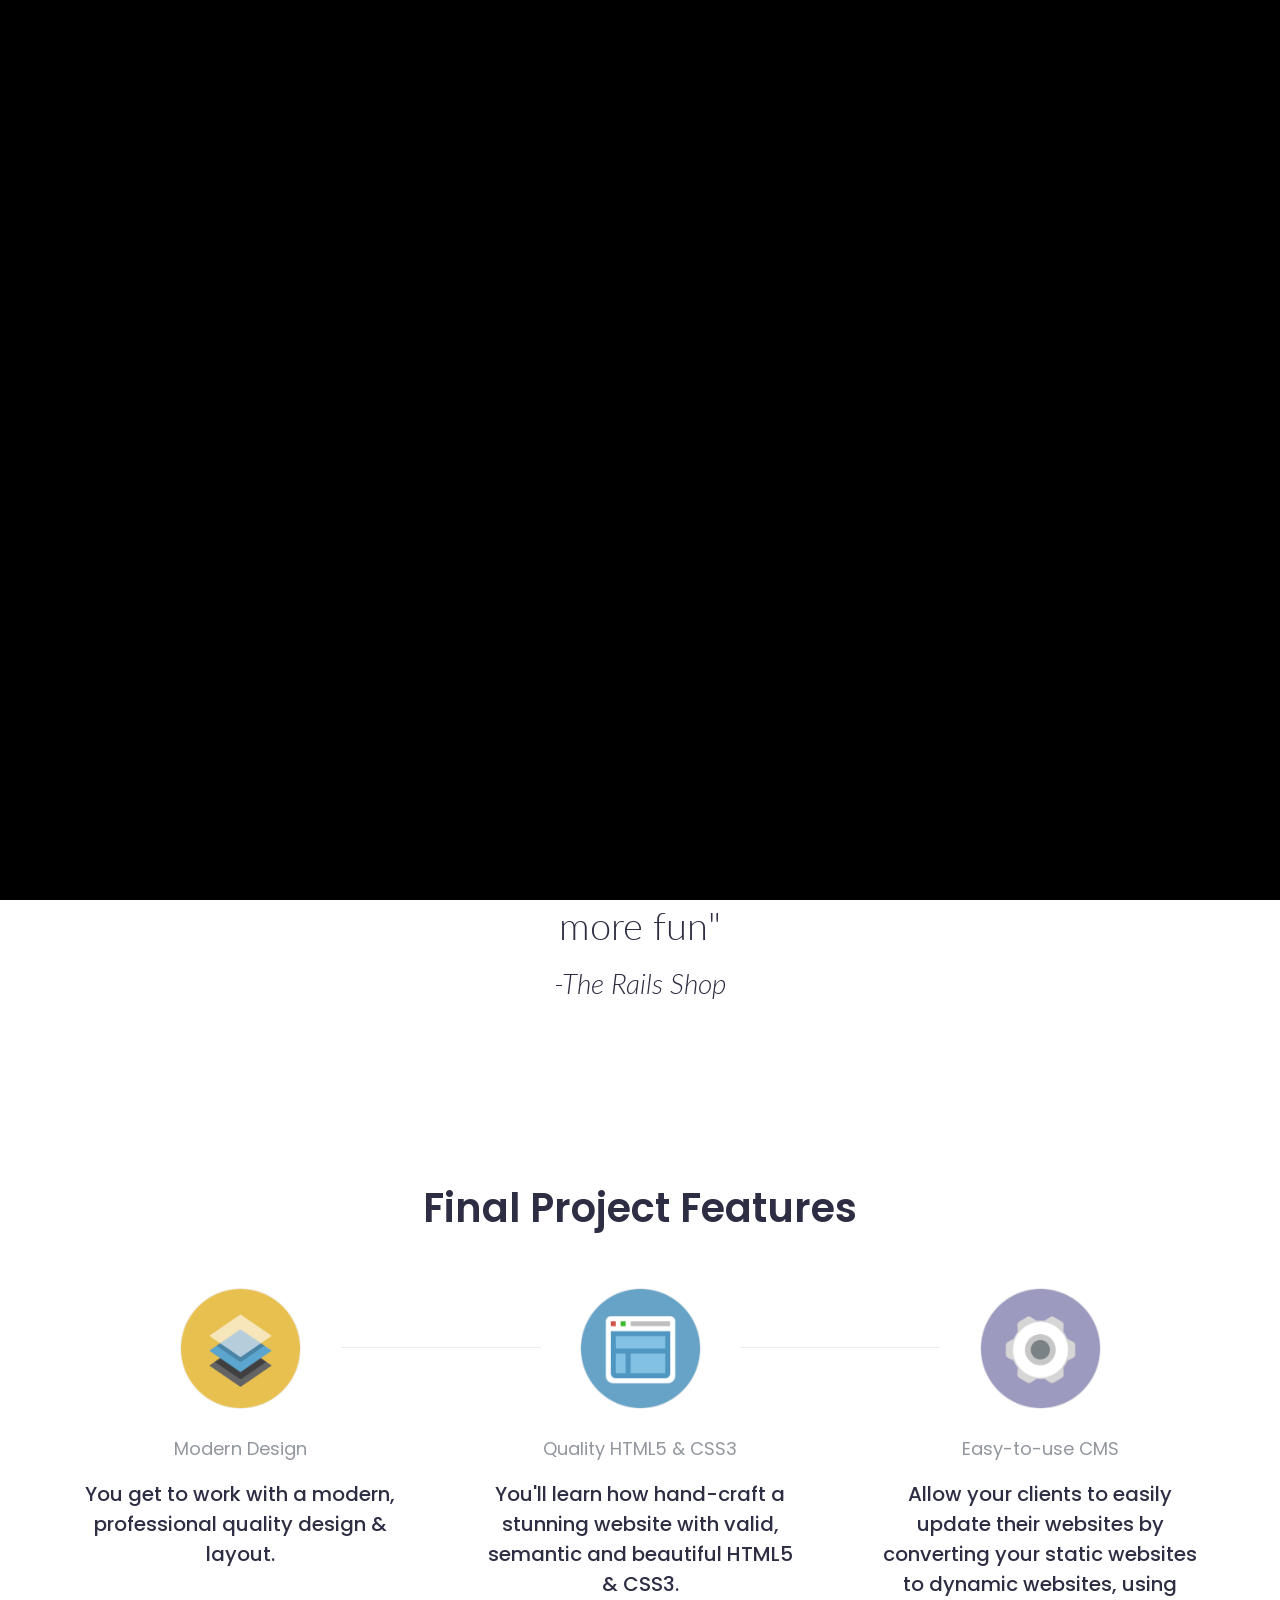
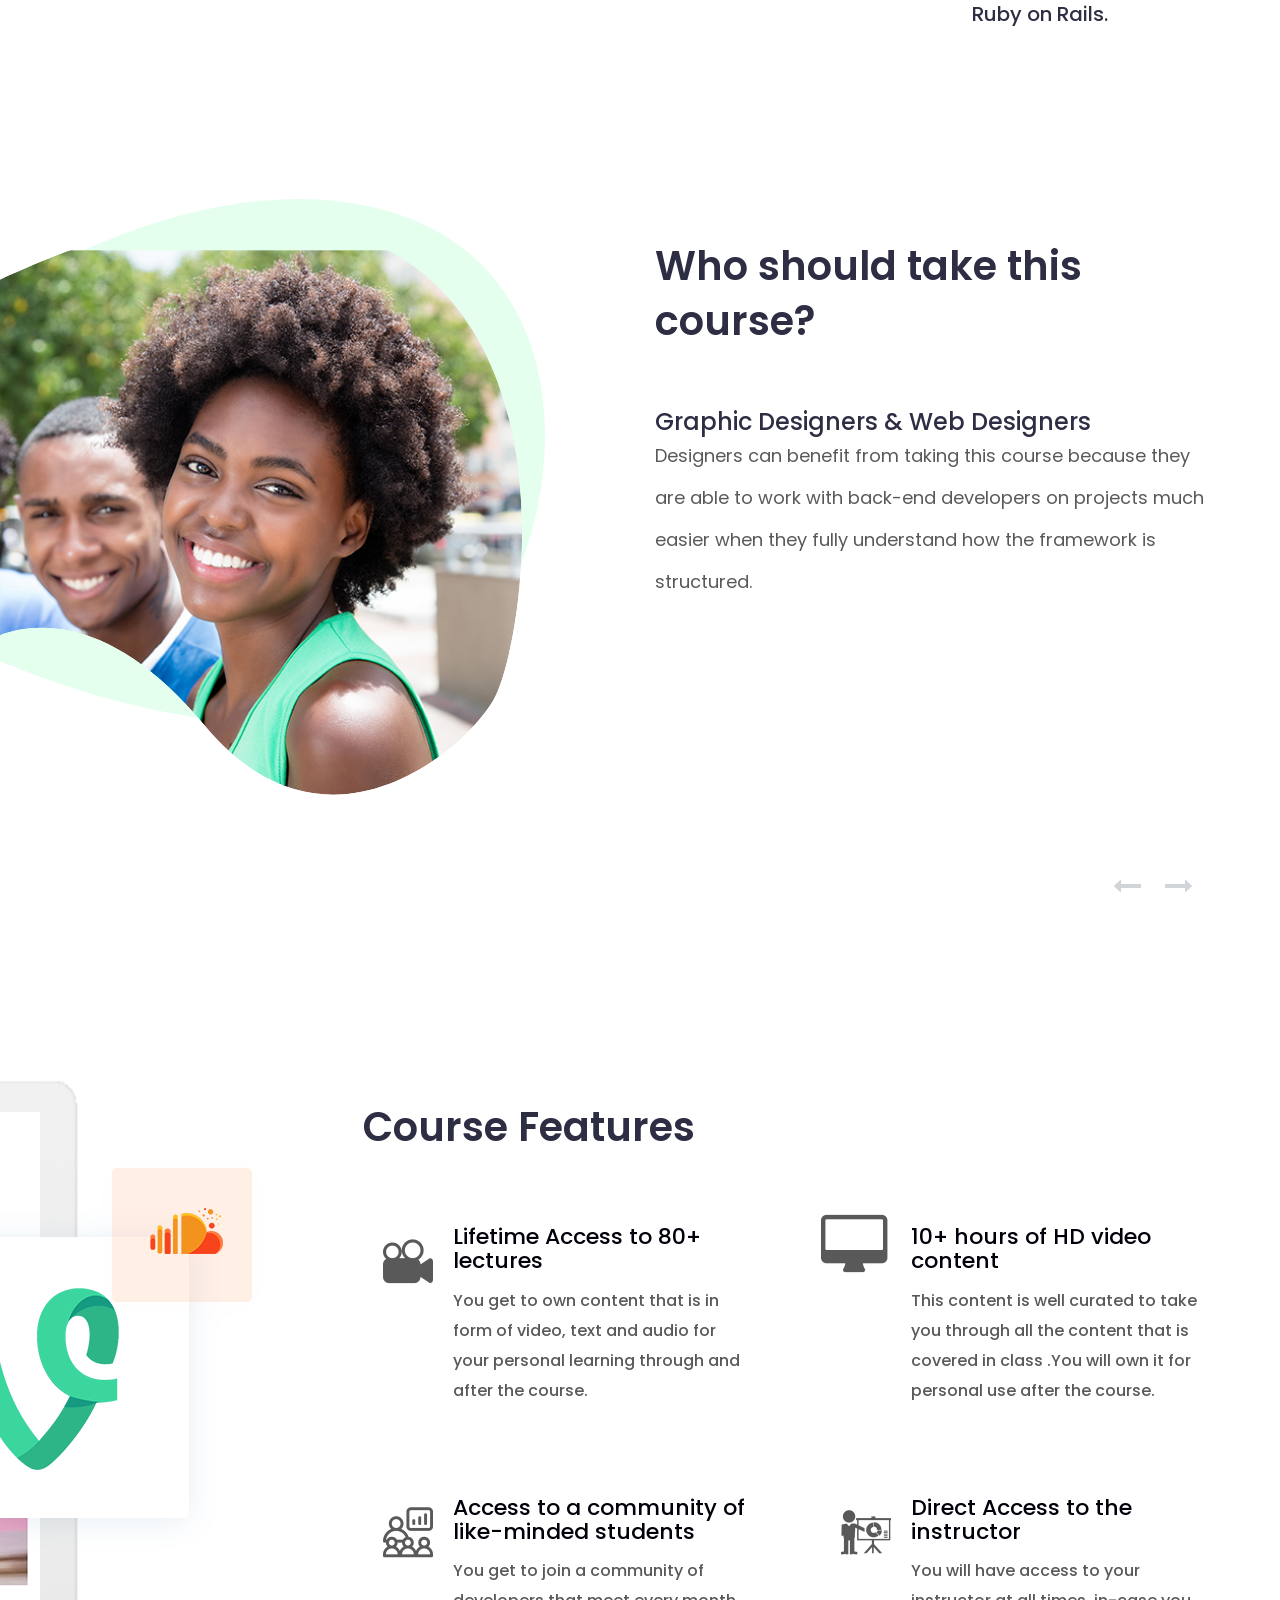
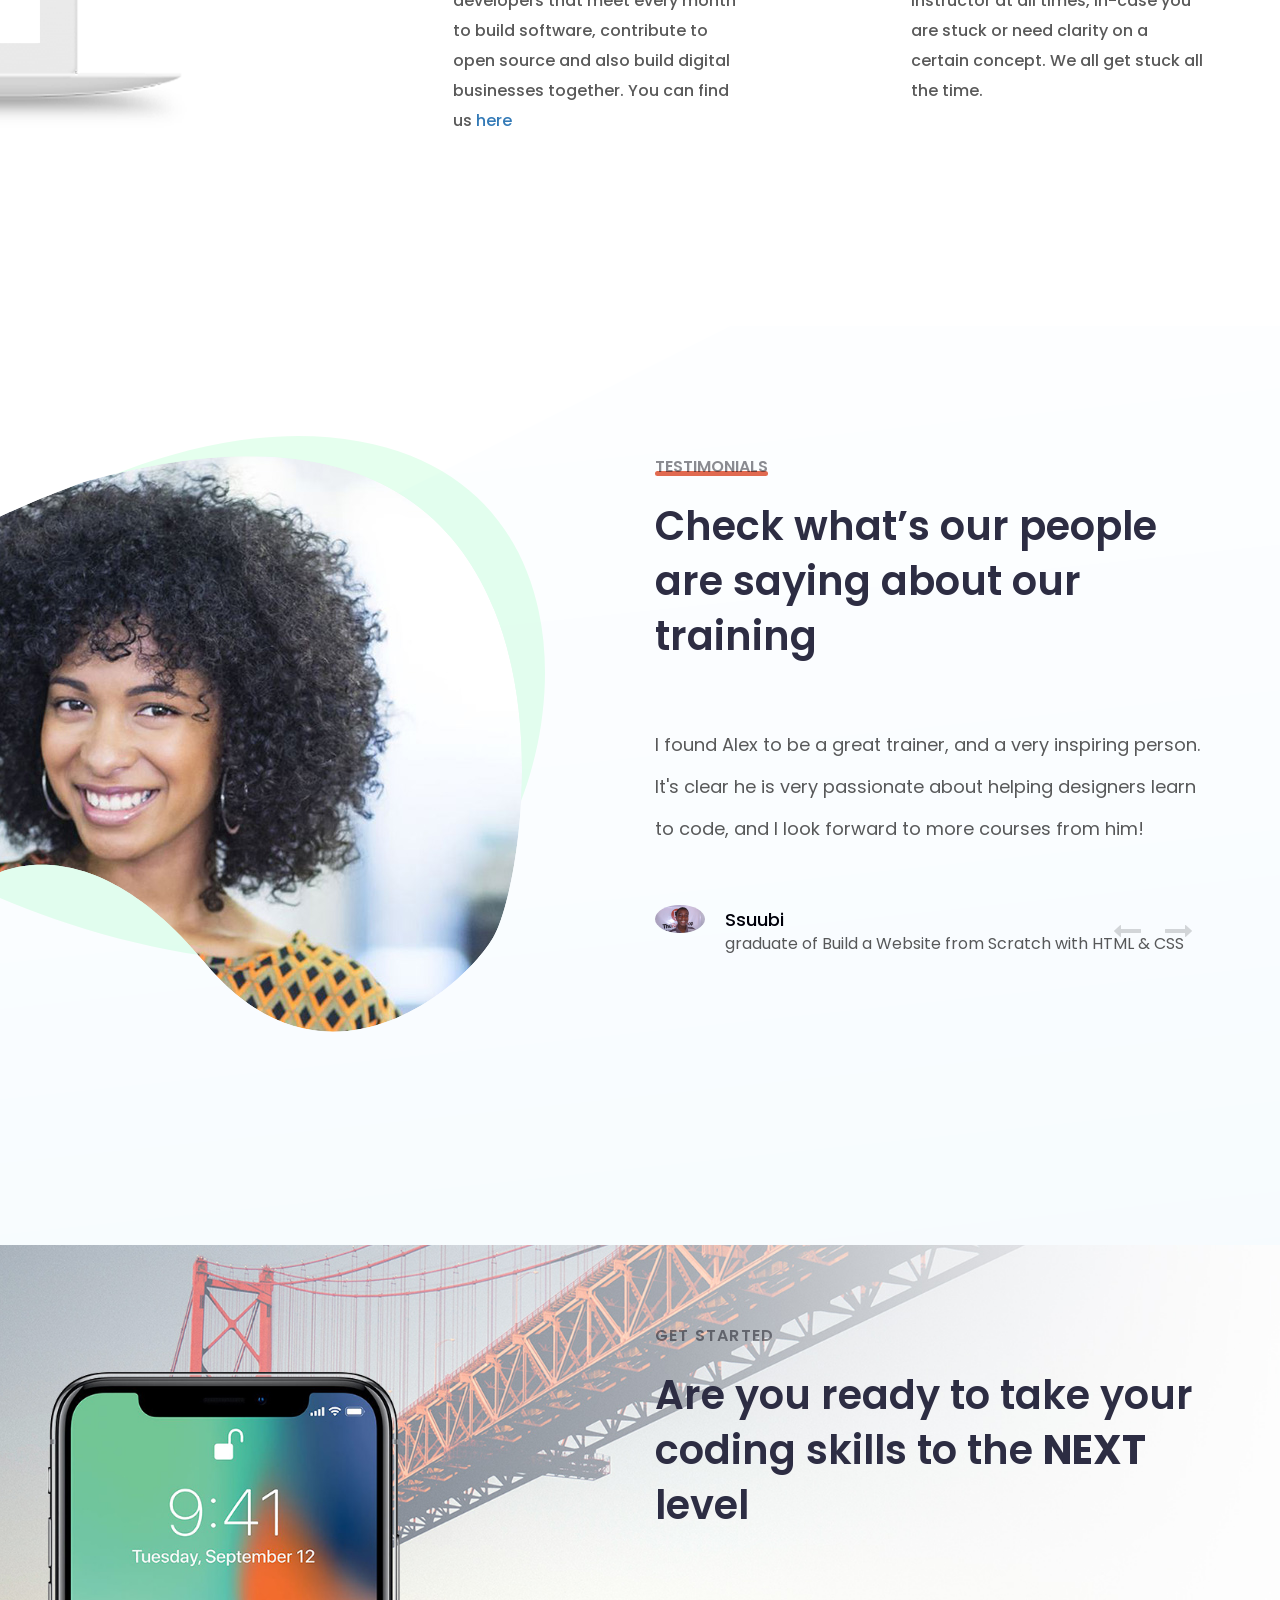
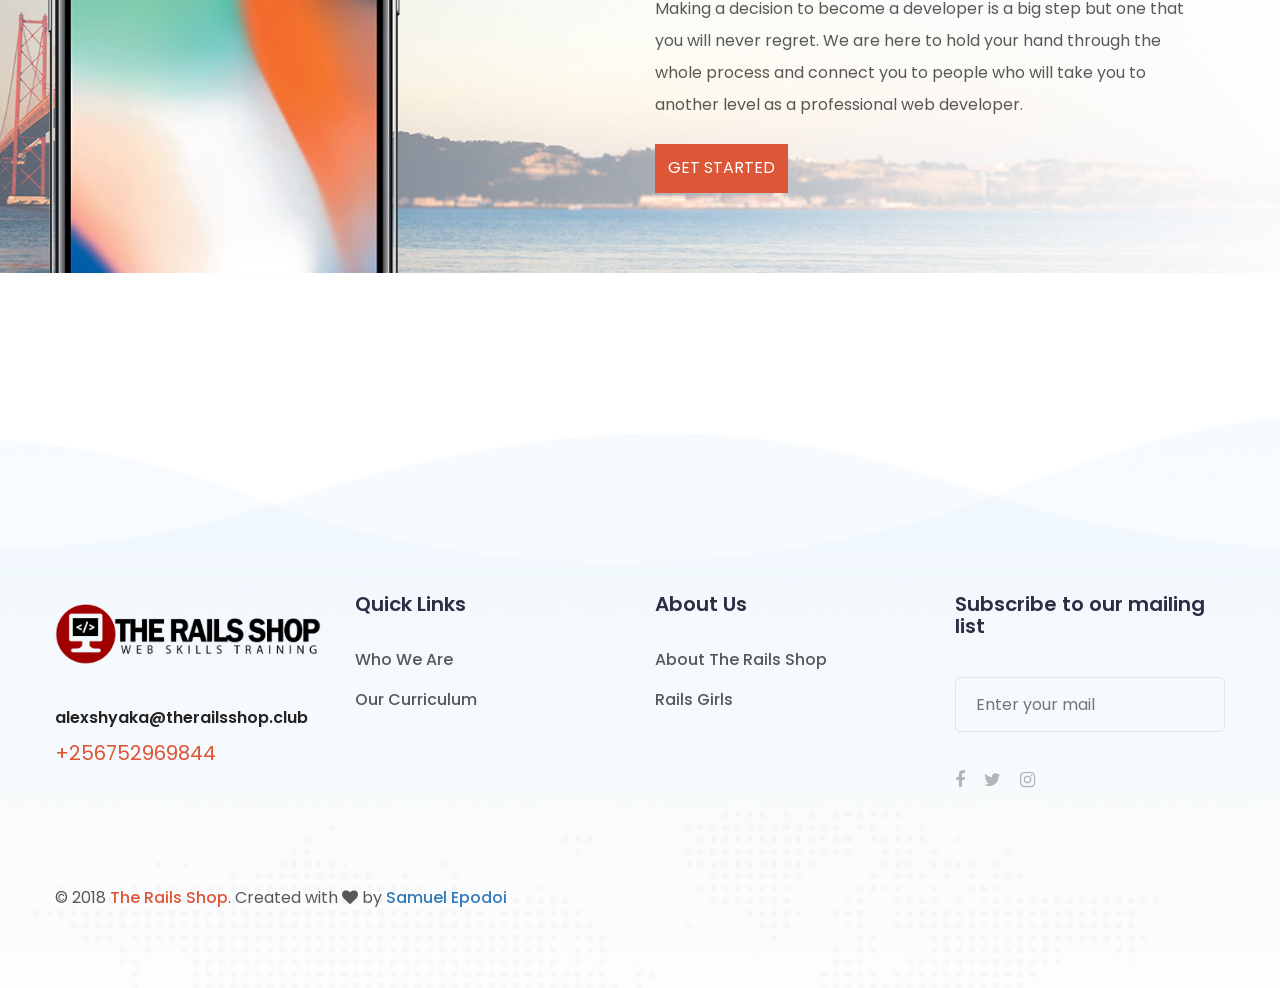
==== commit 07b651f0: "Added logo to nav-bar" ====
--- a/index.html
+++ b/index.html
@@ -28,7 +28,7 @@
 
 		<!-- Font Awesome -->
 		<link rel="stylesheet" type="text/css" href="https://stackpath.bootstrapcdn.com/font-awesome/4.7.0/css/font-awesome.min.css">
-		
+
 
 
 
@@ -59,7 +59,7 @@
 				<div class="header-wrapper">
 					<div class="clearfix">
 						<!-- Logo -->
-						<div class="float-left "><!--<img src="images/logo/logo.png" alt="Logo">--><h6><b>The Rails Shop</b></h6></div>
+						<div class="float-left "><img src="images/logo/logo.png" alt="The Rails Shop" style="max-height: 50px; margin-top: -10px;"></div>
 
 						<!-- ============================ Theme Menu ========================= -->
 						<nav class="theme-main-menu float-right navbar" id="mega-menu-wrapper">
@@ -75,24 +75,24 @@
 						   <!-- Collect the nav links, forms, and other content for toggling -->
 						   <div class="collapse navbar-collapse" id="navbar-collapse-1">
 								<ul class="nav">
-									<li class="dropdown-holder menu-list active"><a href="index.html" class="tran3s">Home</a>
+									<li class=" menu-list active"><a href="index.html" class="tran3s" style="font-size: 15px;" >Home</a>
 
 									</li>
-									<li class="dropdown-holder menu-list"><a href="about-us.html" class="tran3s">About</a>
+									<li class=" menu-list"><a href="about-us.html" class="tran3s" style="font-size: 15px;" >About</a>
 
 									</li>
-									<li class="dropdown-holder menu-list"><a href="OurCurriculum.html" class="tran3s">Our Curriculum</a>
+									<li class=" menu-list"><a href="OurCurriculum.html" class="tran3s" style="font-size: 15px;" >Our Curriculum</a>
 
 									</li>
-									<li class="dropdown-holder menu-list"><a href="Events.html" class="tran3s">Events</a>
+									<li class=" menu-list"><a href="Events.html" class="tran3s" style="font-size: 15px;" >Events</a>
 
 									</li>
 
-									<li class="dropdown-holder menu-list"><a href="service-v1.html" class="tran3s">Resources</a>
+									<li class="menu-list"><a href="service-v1.html" class="tran3s" style="font-size: 15px;" >Resources</a>
 
 									</li>
-									<li class="menu-list"><a href="contact.html" class="tran3s">Contact Us</a></li>
-									<li class="login-button"><a href="blog.html">Blog</a></li>
+									<li class="menu-list"><a href="contact.html" class="tran3s" style="font-size: 15px;" >Contact Us</a></li>
+									<li class="login-button"><a href="blog.html" style="font-size: 15px;" >Blog</a></li>
 								</ul>
 						   </div><!-- /.navbar-collapse -->
 						</nav> <!-- /.theme-main-menu -->
@@ -318,7 +318,7 @@
 							</li>
 							<li class="col-md-6">
 								<div>
-									<i class="flaticon-movie-symbol-of-video-camera"></i>
+									<i class="fa fa-desktop"></i>
 									<h5><a href="service-v1.html" class="tran3s">10+ hours of HD video content</a></h5>
 									<p>This content is well curated to take you through all the content that is covered in class
                   .You will own it for personal use after the course.</p>
--- a/css/style.css
+++ b/css/style.css
@@ -204,6 +204,7 @@
   position: relative;
   z-index: 9;
 }
+
 header.theme-menu-wrapper #mega-menu-wrapper .nav>li>a:before,
 #mega-menu-wrapper .nav>li.dropdown-holder .sub-menu li a:before {
   content: '';
